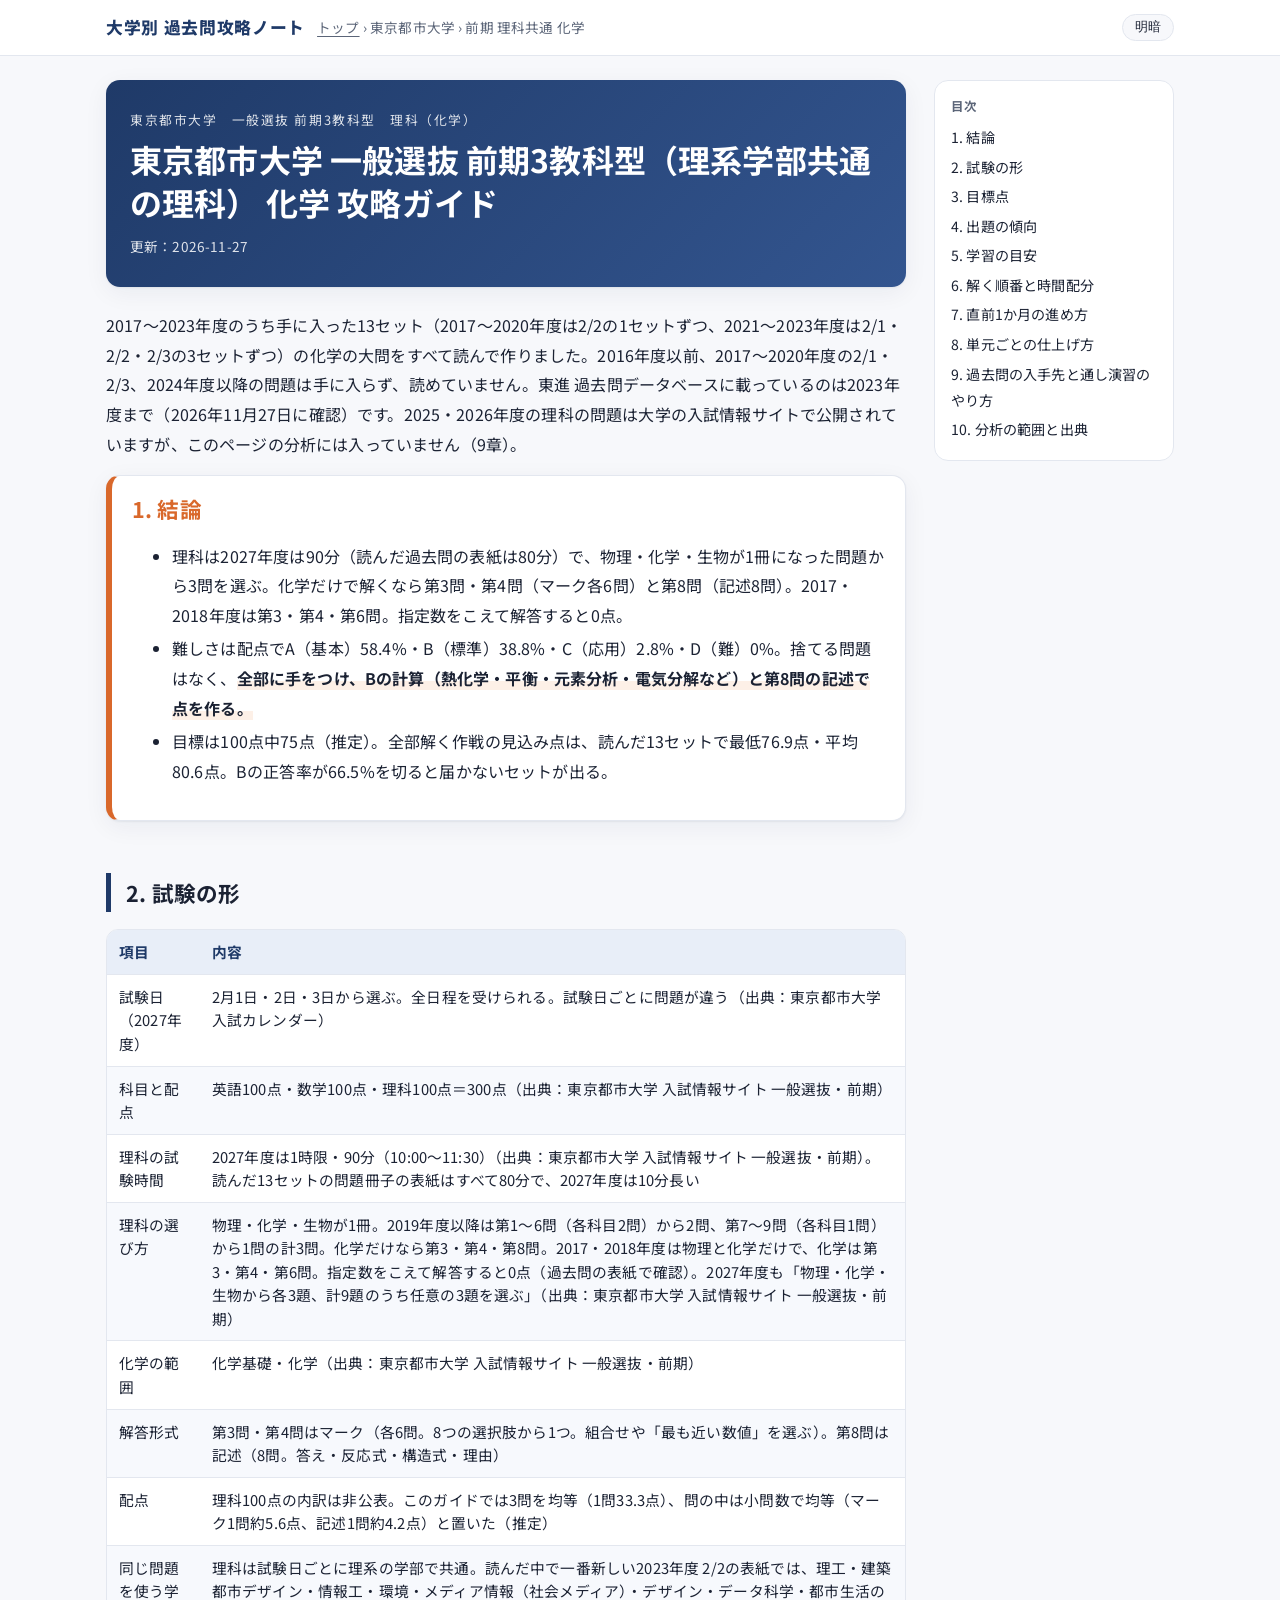
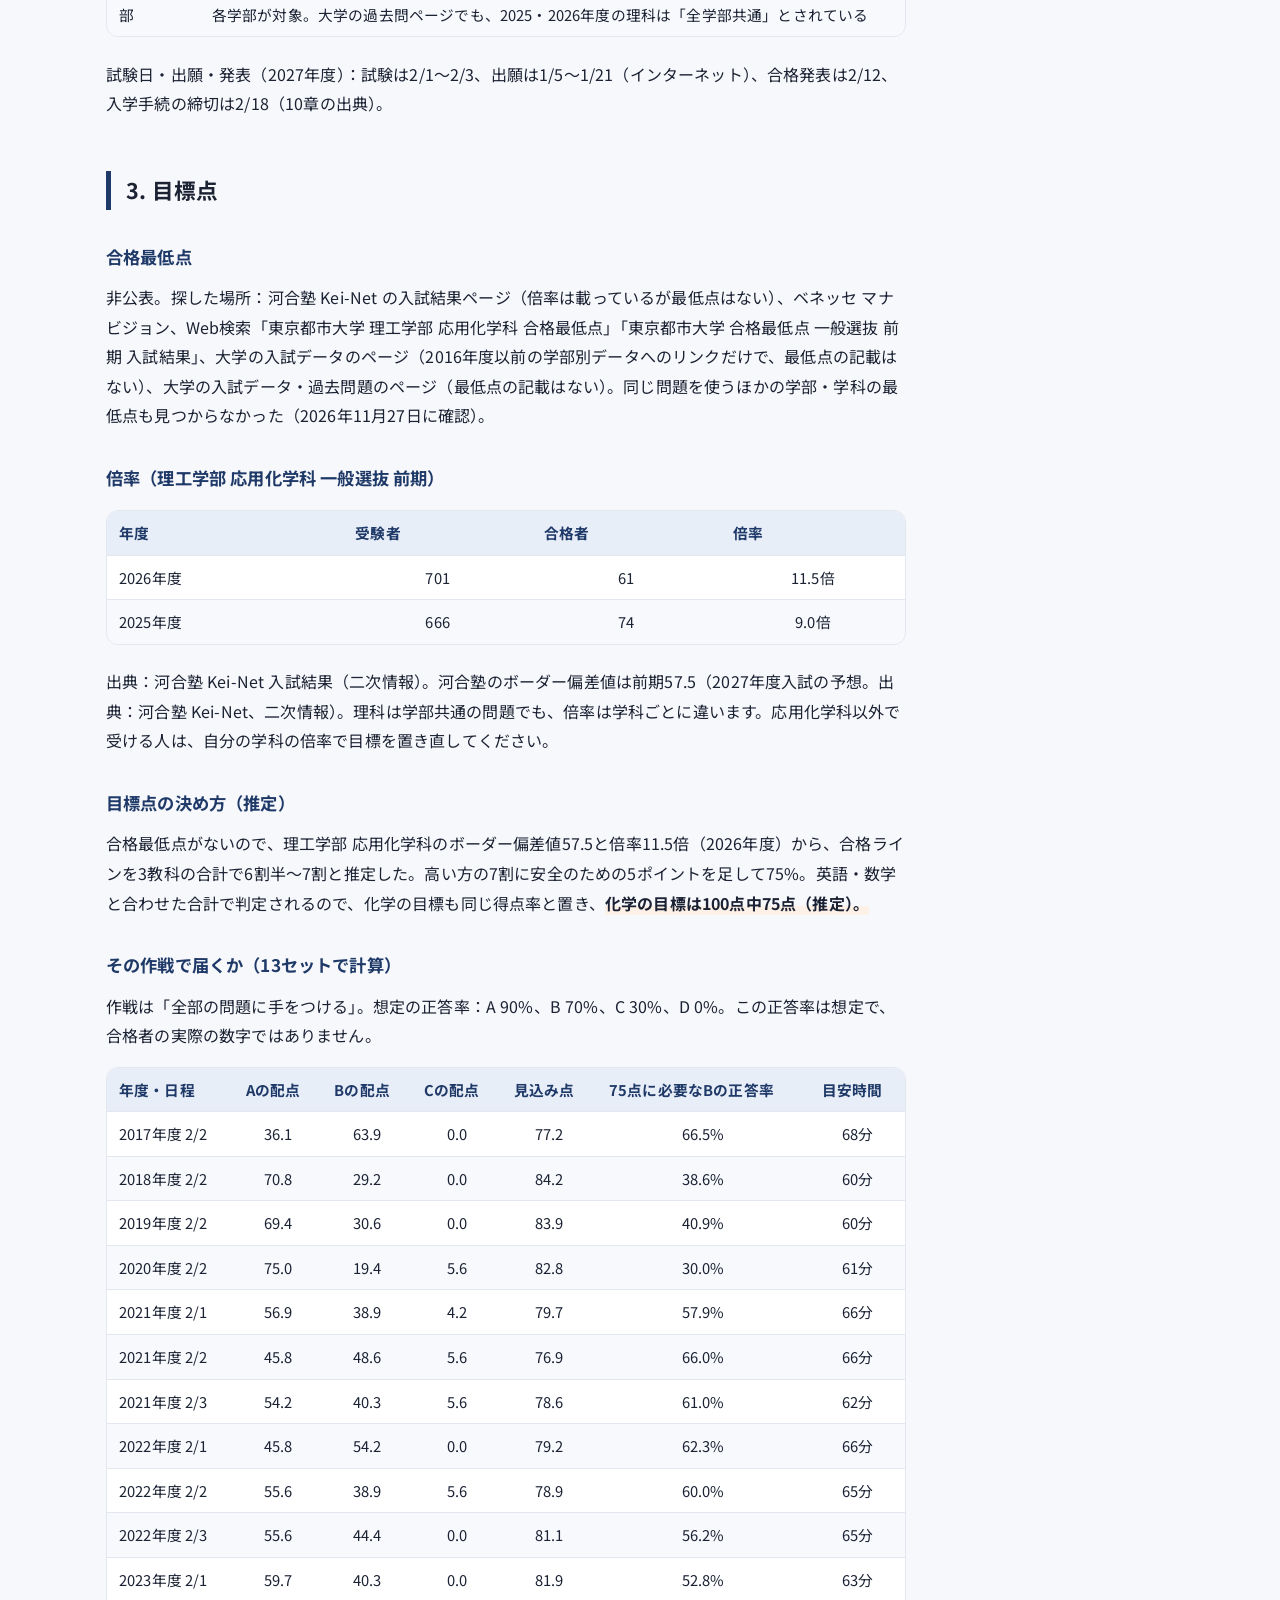
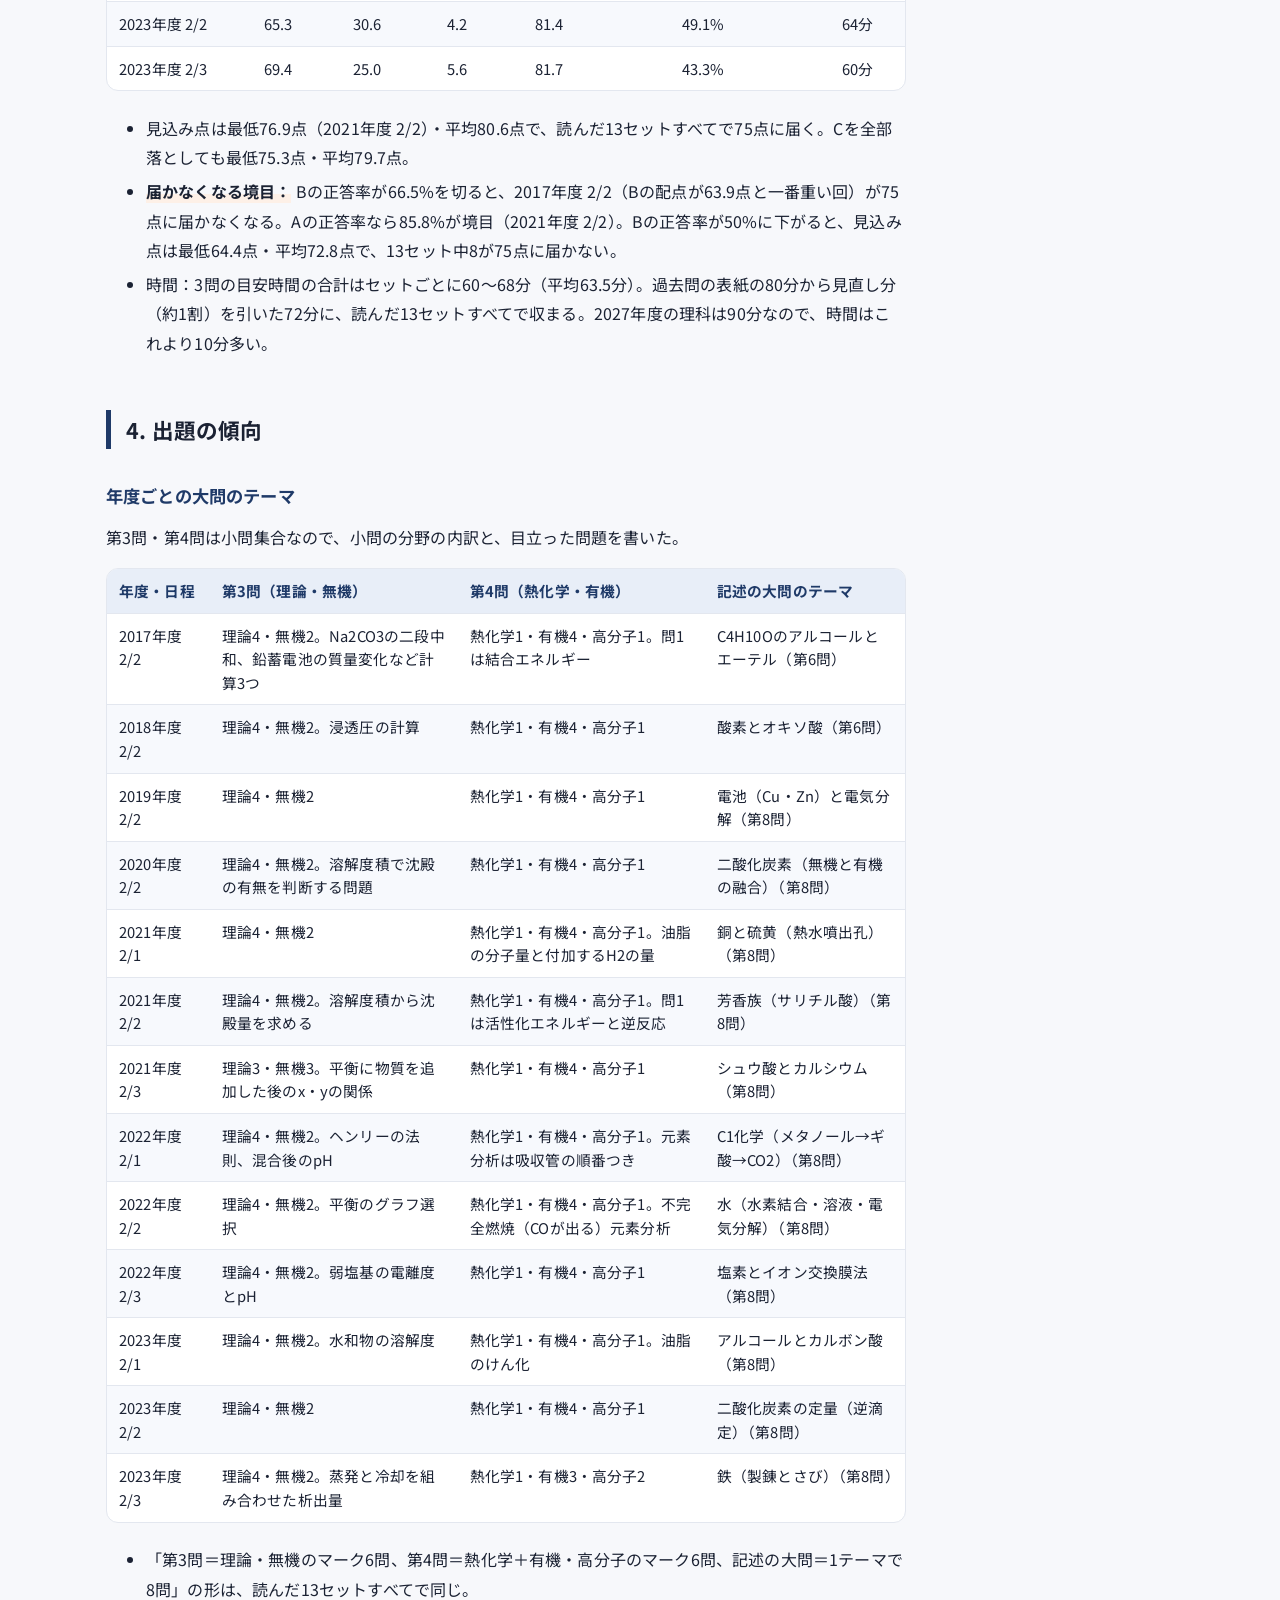
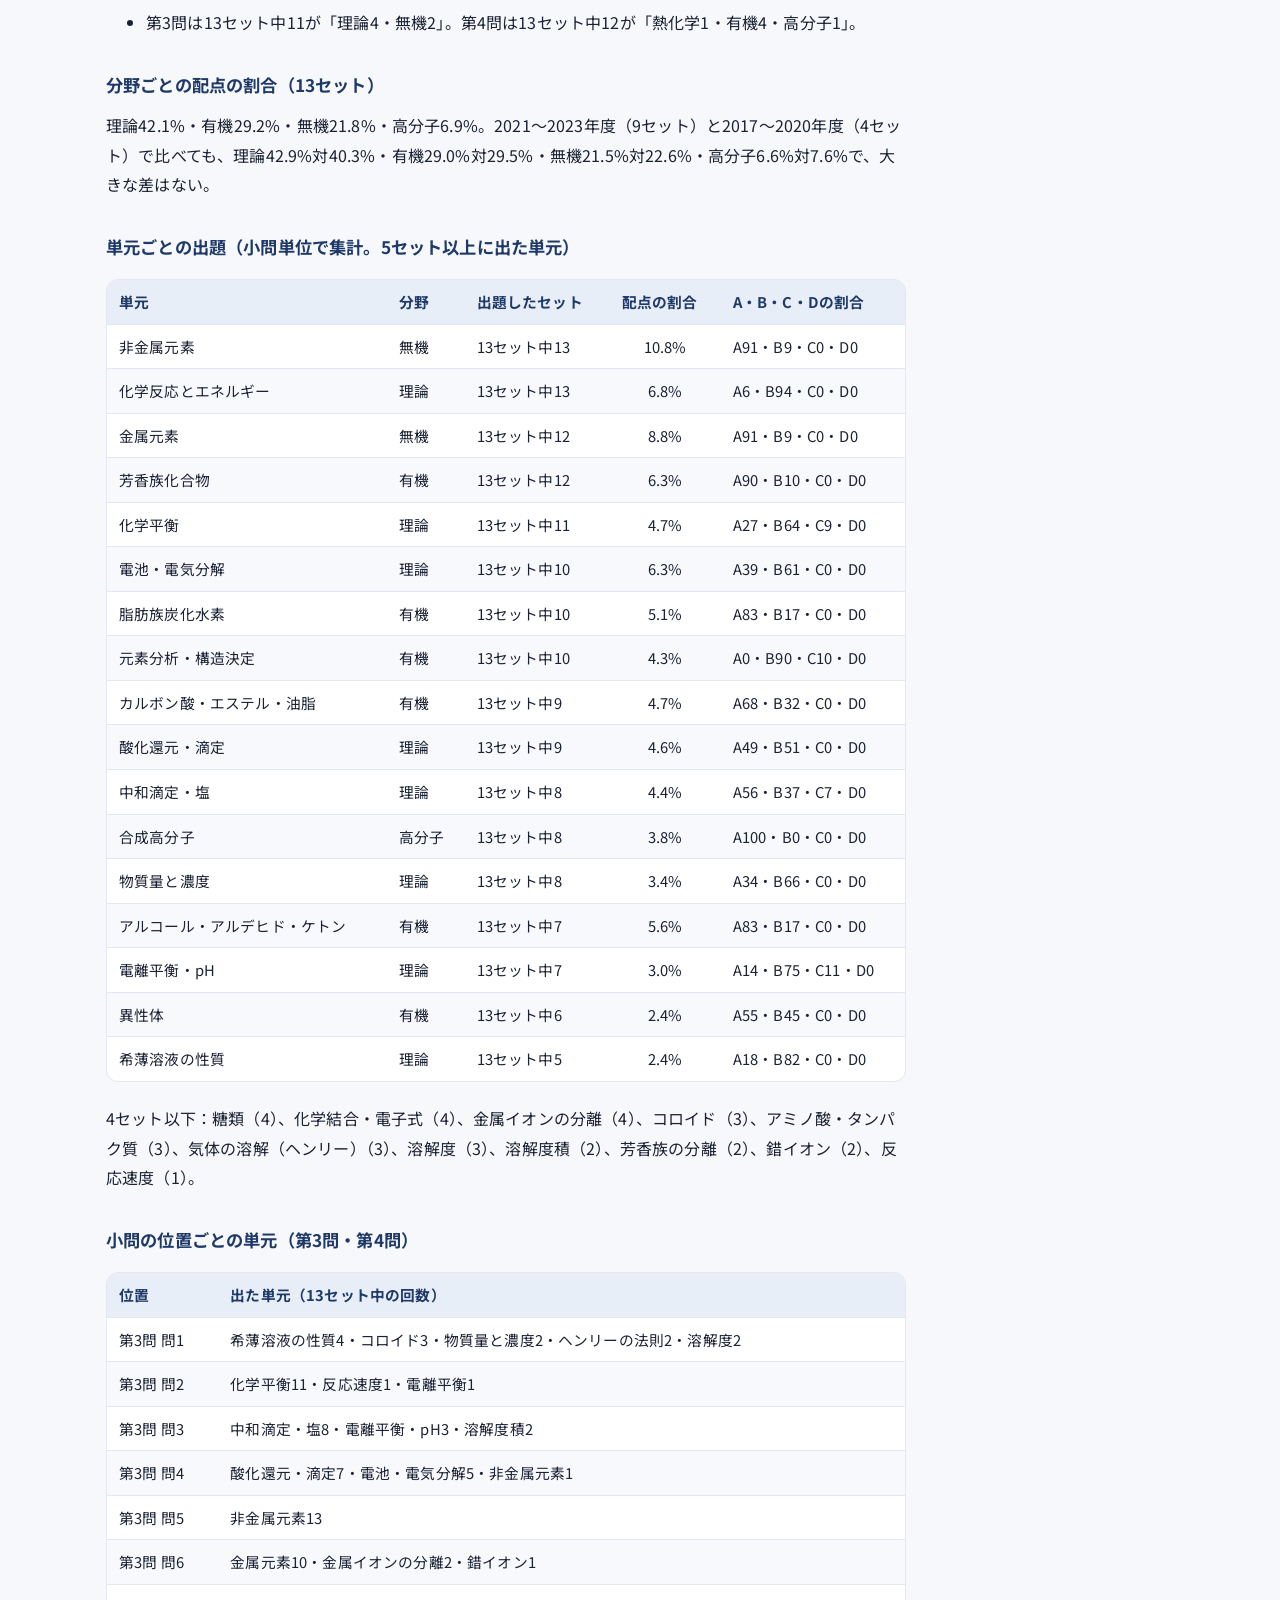
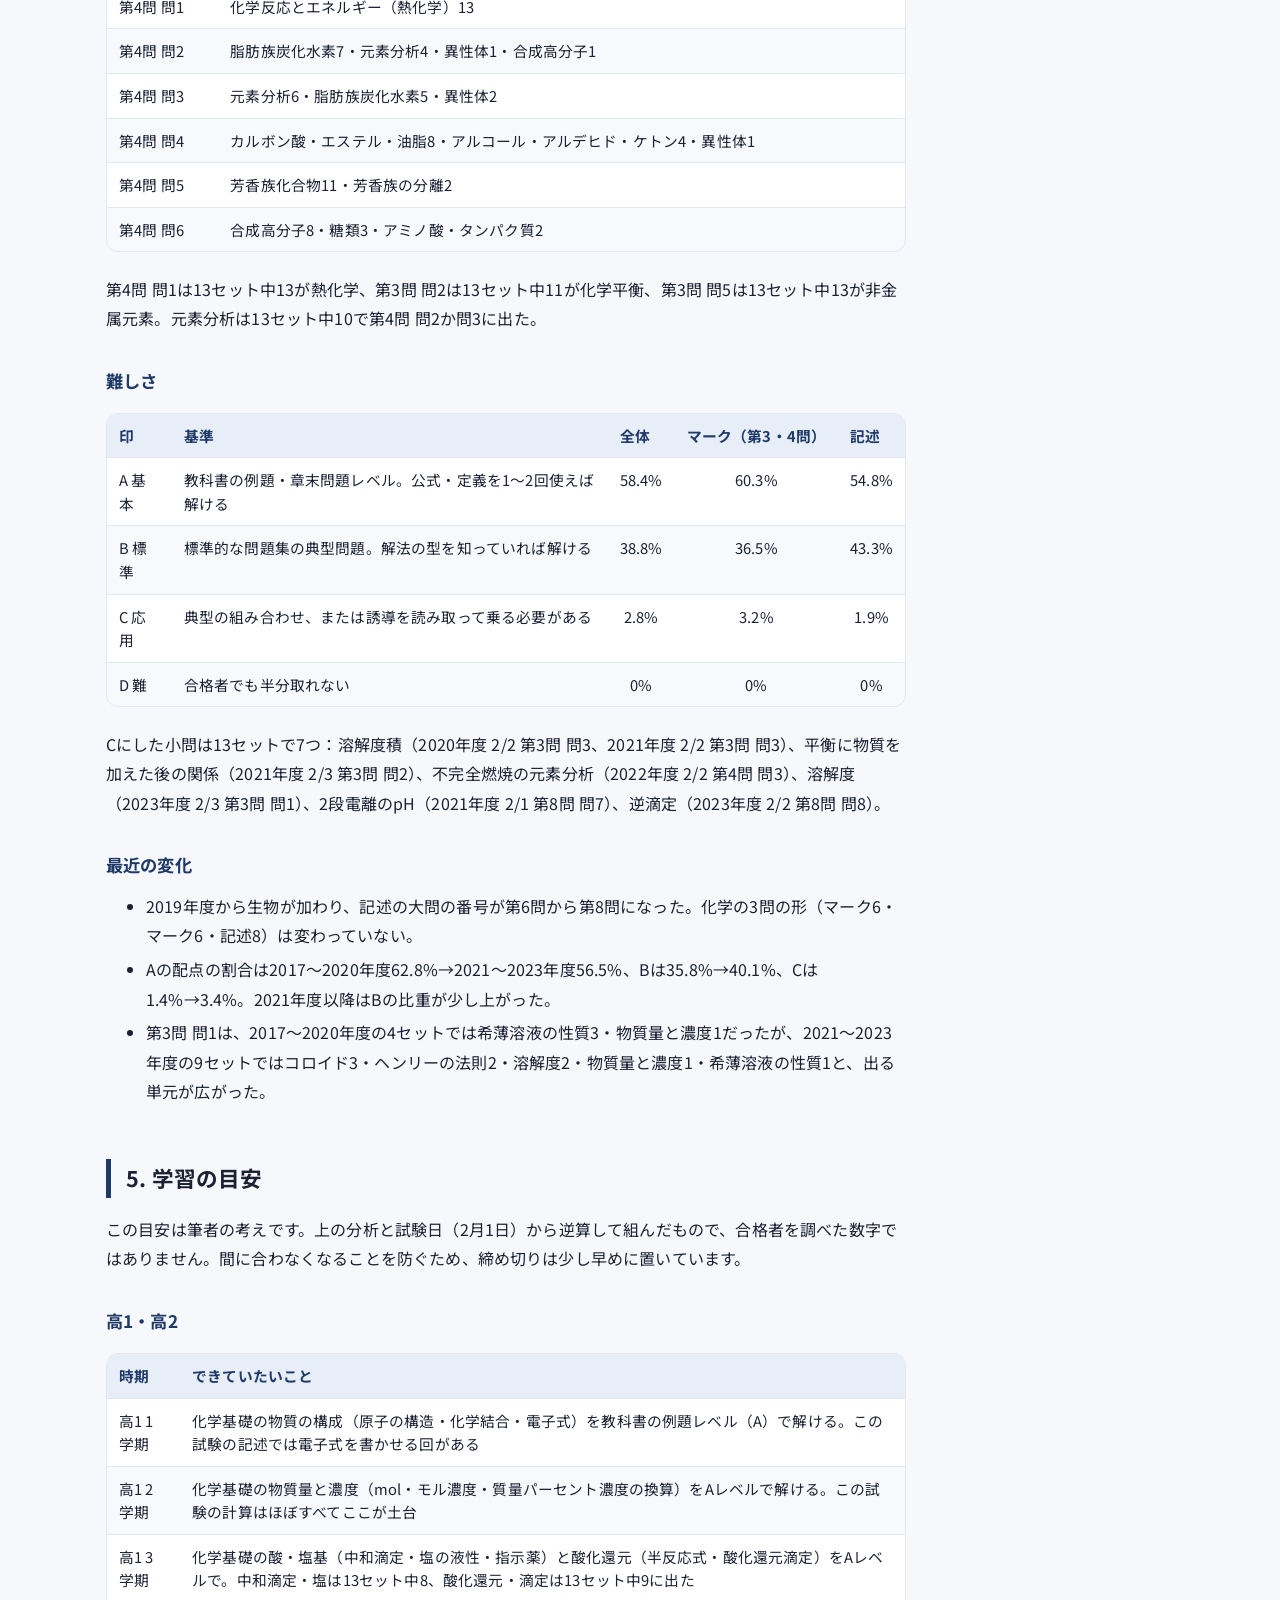
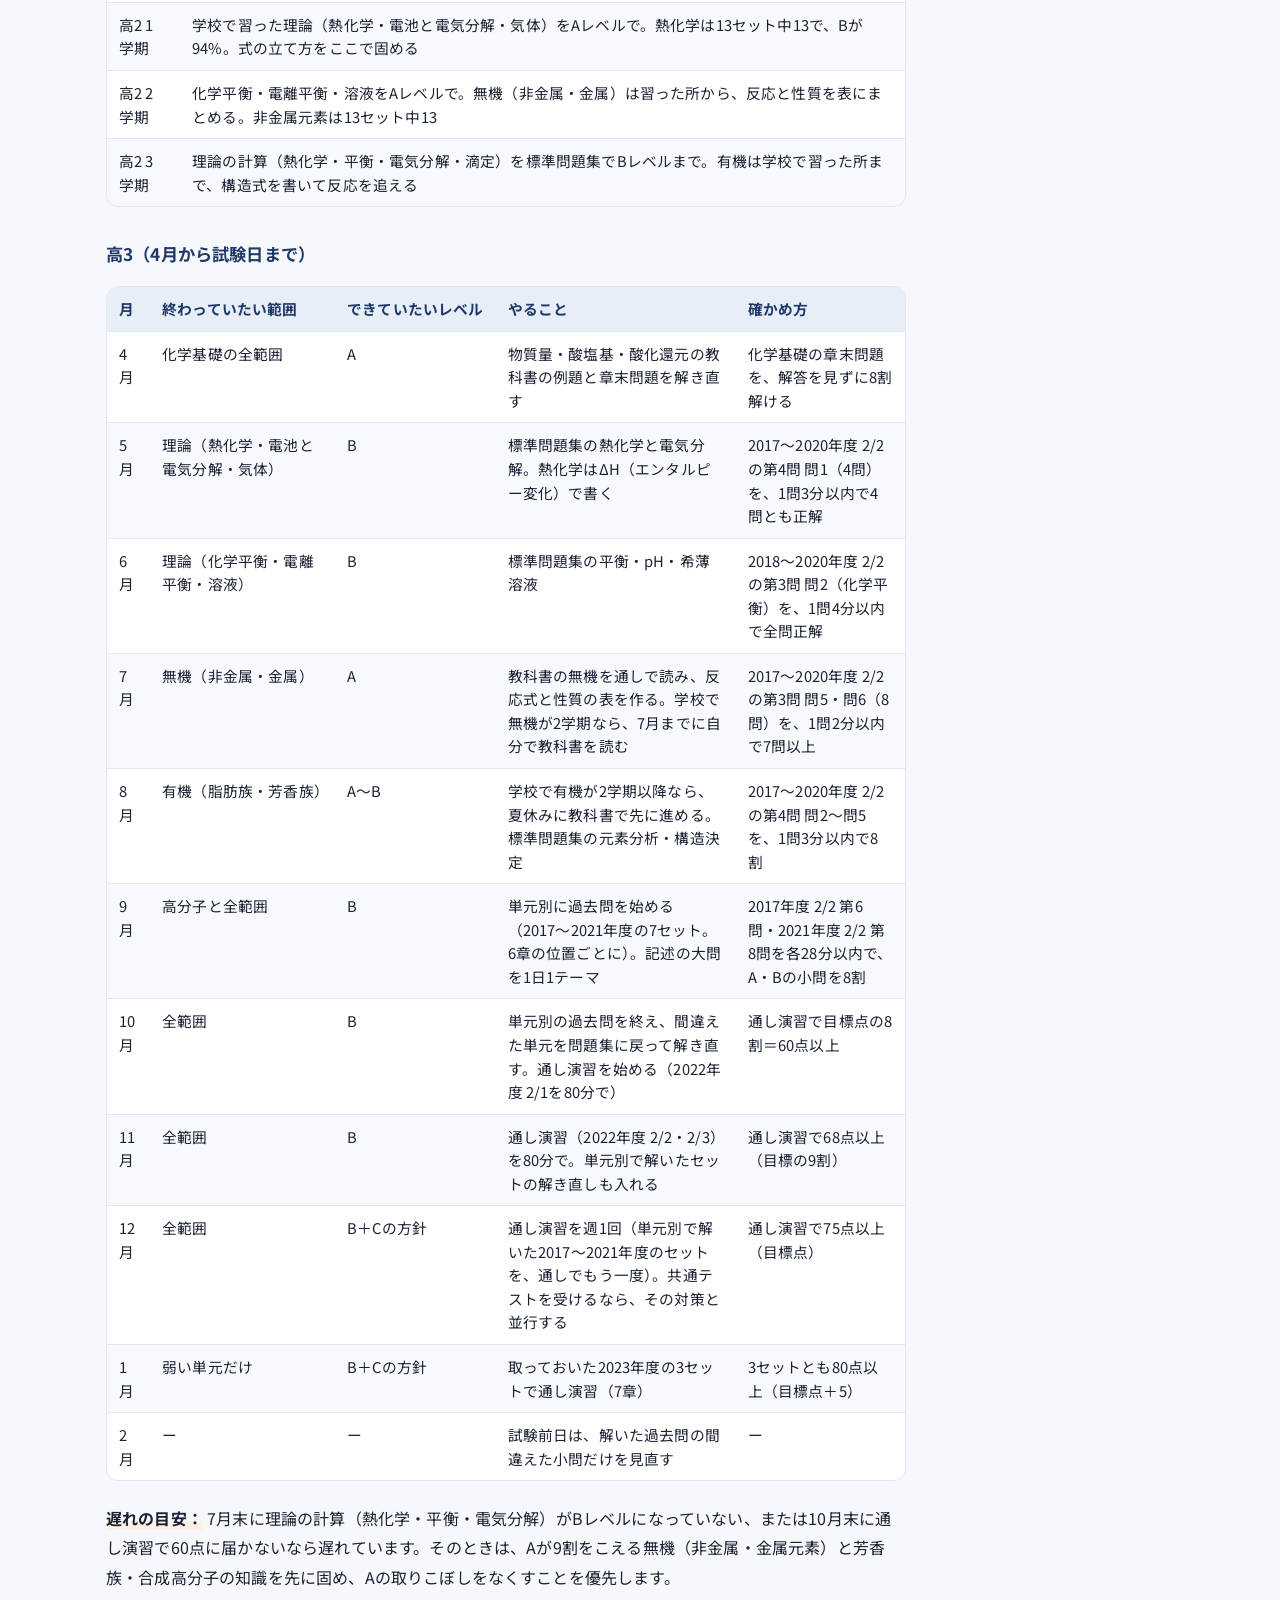
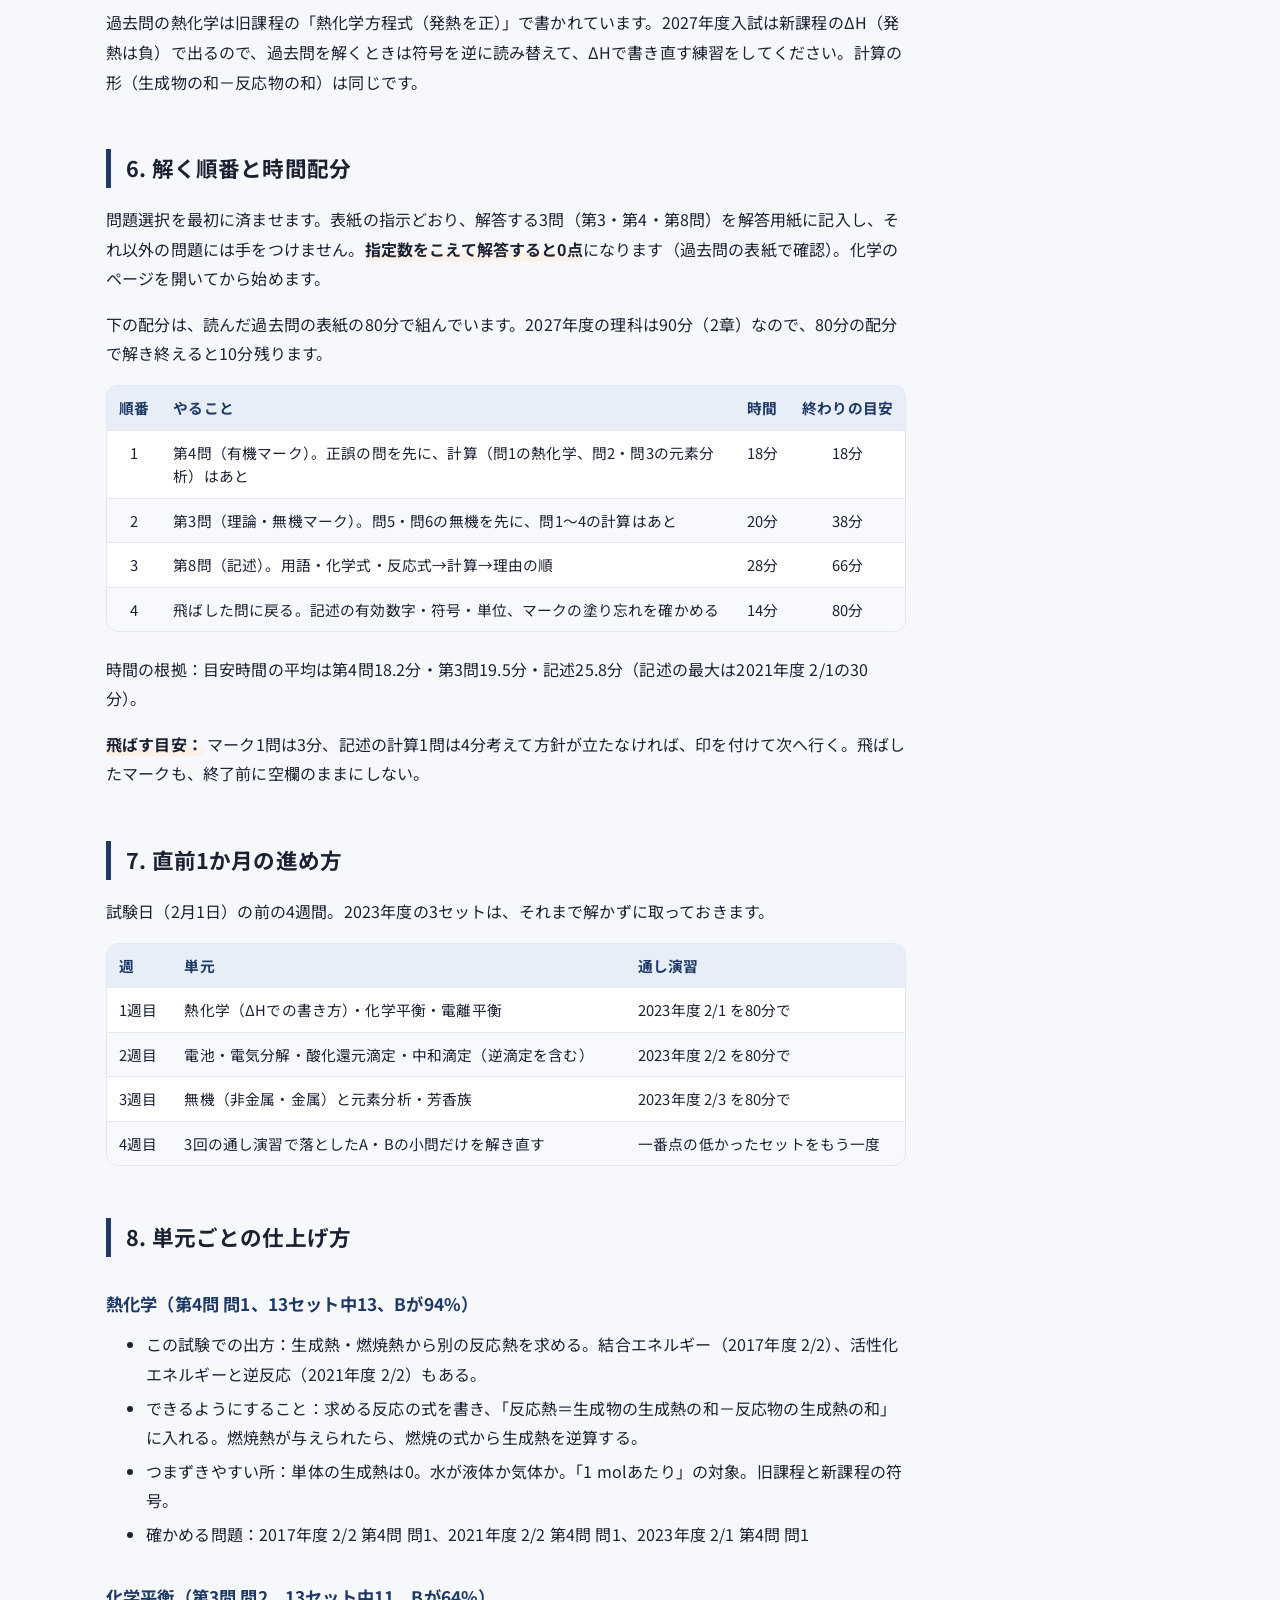
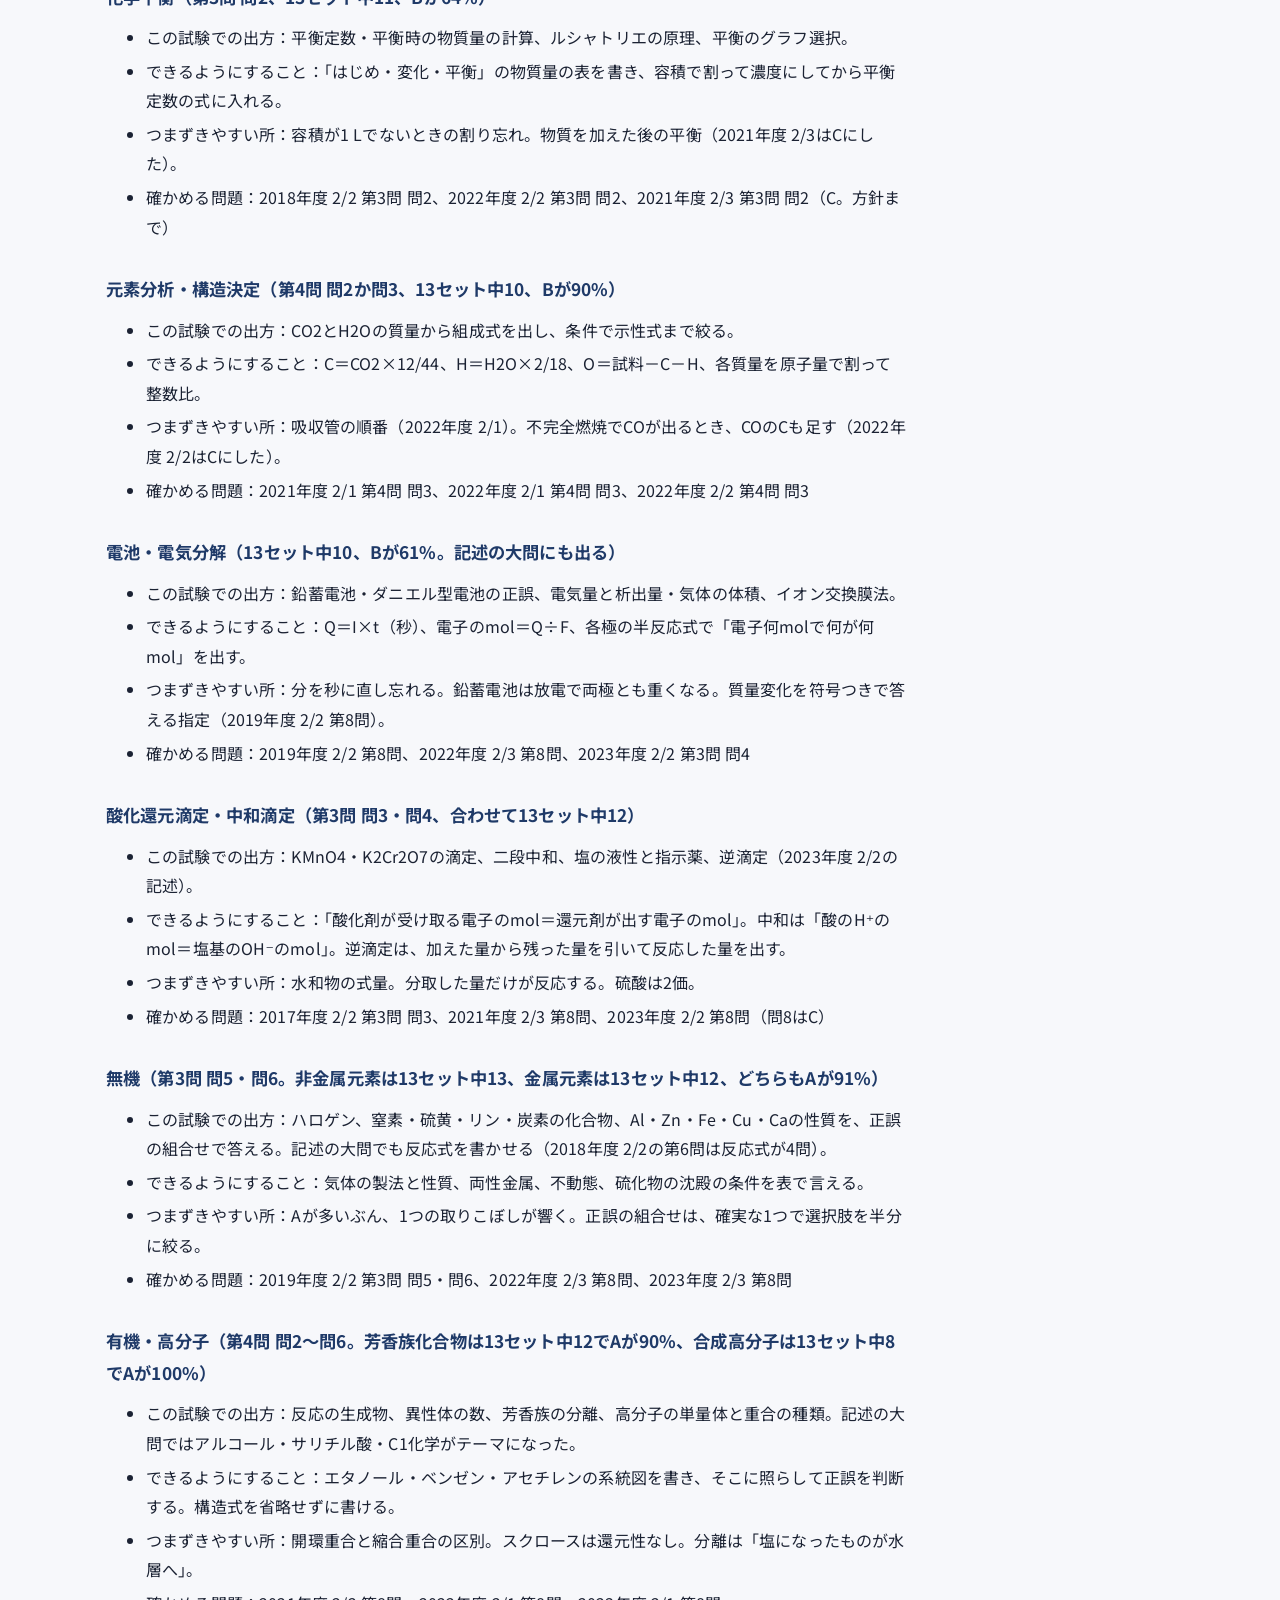
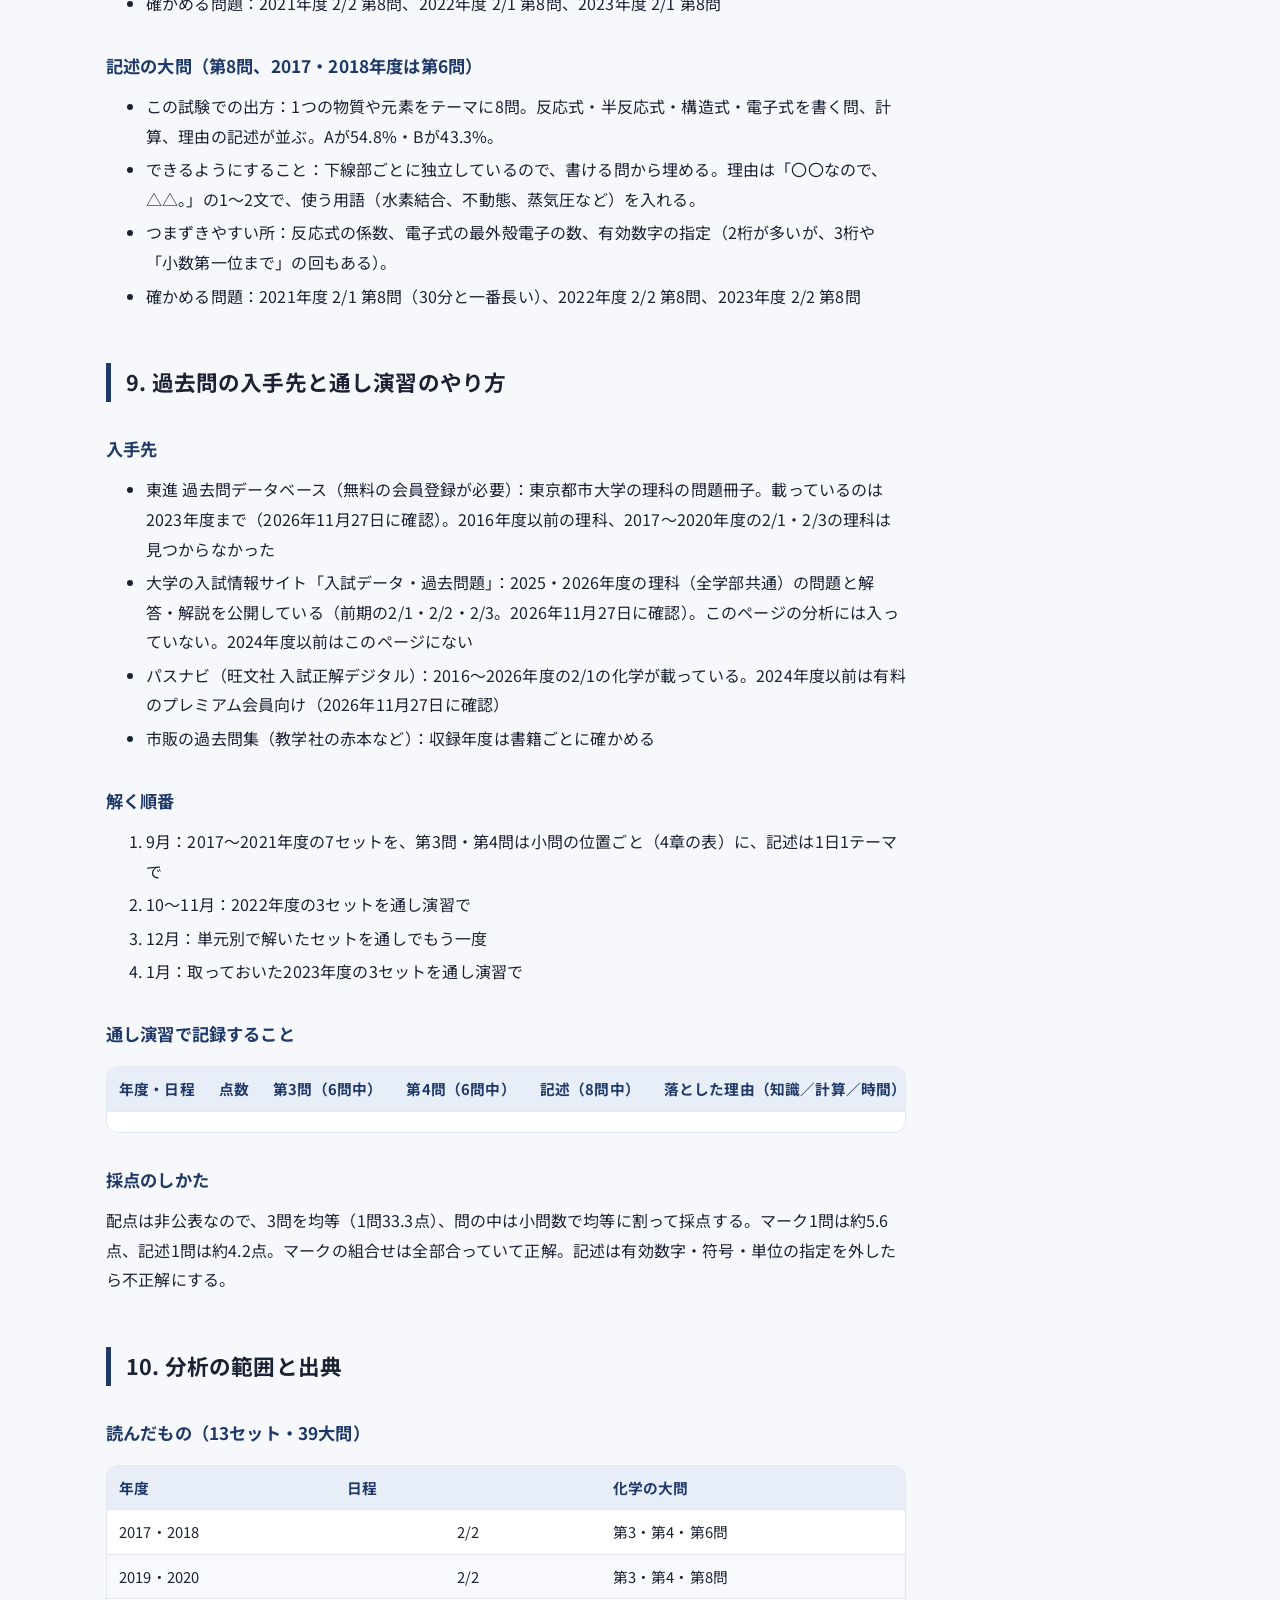
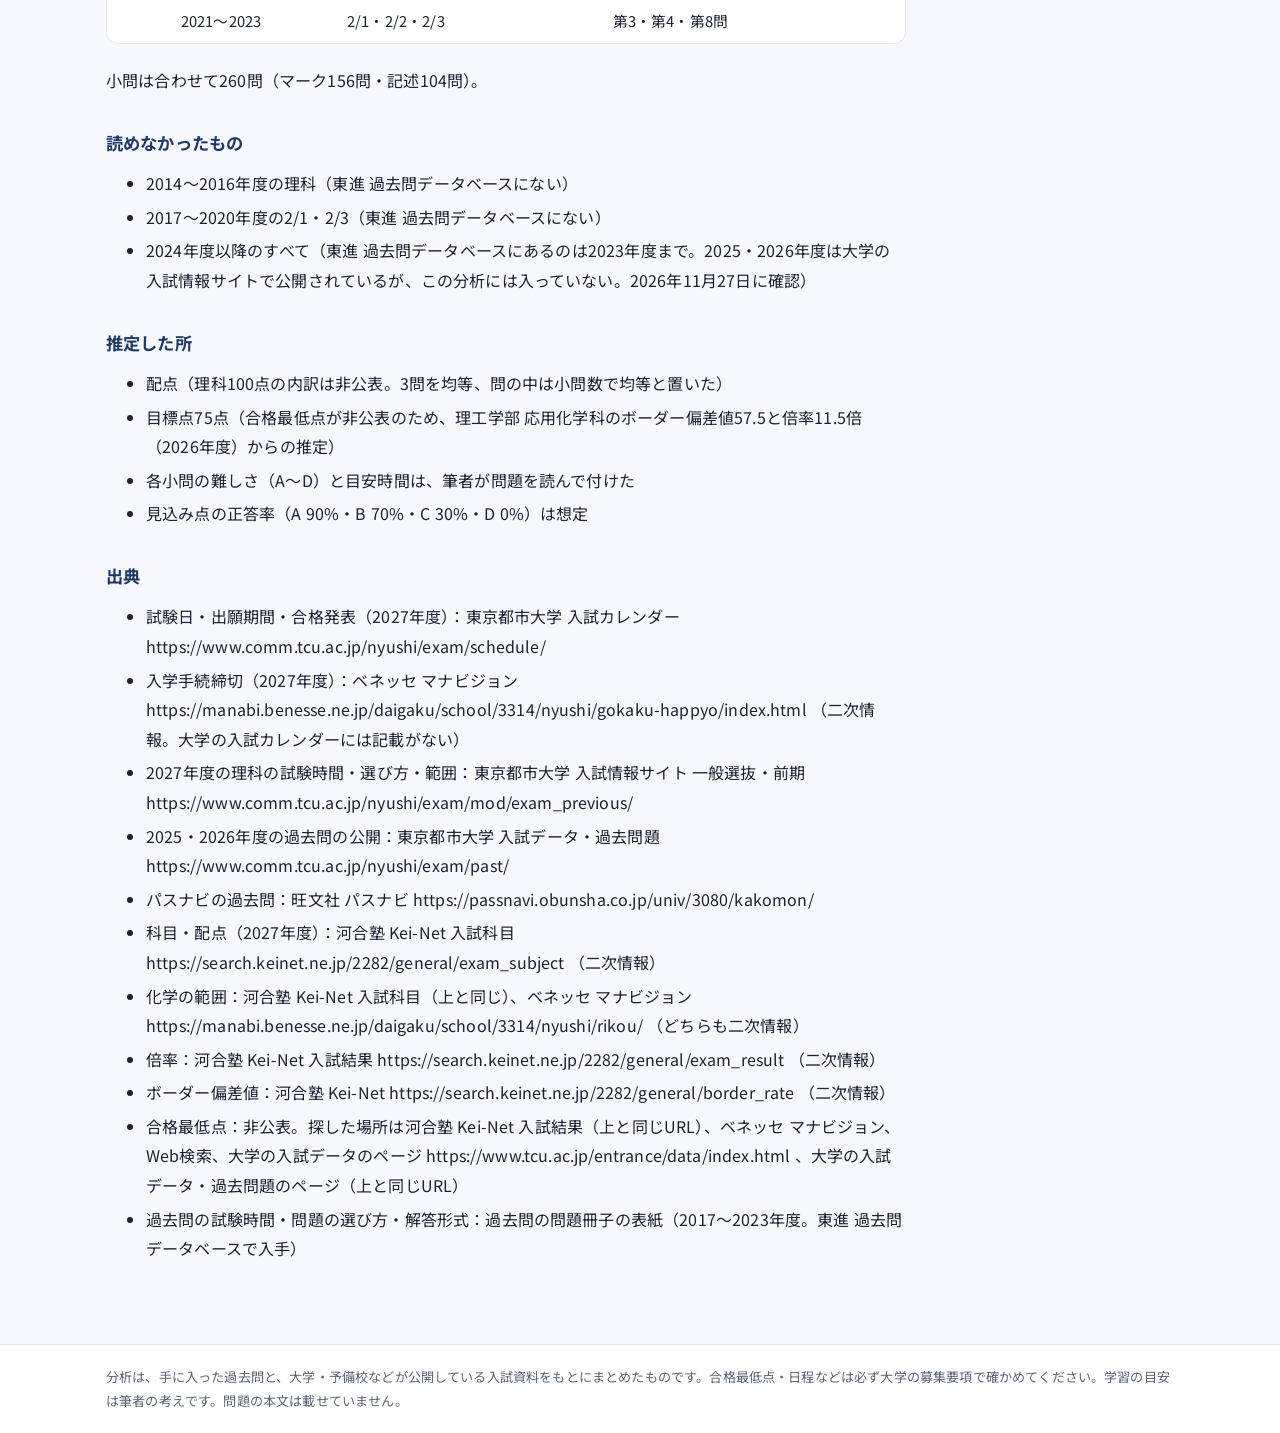
==== docs/tcu-riko-chemistry.html @ b1bcf0e2 "Add files via upload" ====
<!doctype html>
<html lang="ja"><head><meta charset="utf-8"><meta name="viewport" content="width=device-width,initial-scale=1">
<title>東京都市大学 一般選抜 前期3教科型（理系学部共通の理科） 化学 攻略ガイド｜大学別 過去問攻略ノート</title>
<meta name="description" content="2017〜2023年度のうち手に入った13セット・39大問を読んで、出題傾向・目標点75点（推定）・高1からの学習の目安・解く順番をまとめました。">
<link rel="preconnect" href="https://fonts.googleapis.com"><link rel="preconnect" href="https://fonts.gstatic.com" crossorigin>
<link href="https://fonts.googleapis.com/css2?family=Noto+Sans+JP:wght@400;700;800&display=swap" rel="stylesheet">
<link rel="stylesheet" href="style.css"></head>
<body>
<header class="site-header"><div class="in"><a class="logo" href="index.html">大学別 過去問攻略ノート</a><span class="crumbs"><a href="index.html">トップ</a> › 東京都市大学 › 前期 理科共通 化学</span>
<button class="theme-btn" type="button" onclick="(function(){var r=document.documentElement;var d=r.getAttribute('data-theme')==='dark'||(!r.getAttribute('data-theme')&&matchMedia('(prefers-color-scheme: dark)').matches);r.setAttribute('data-theme',d?'light':'dark');try{localStorage.setItem('theme',r.getAttribute('data-theme'))}catch(e){}})()">明暗</button></div></header>
<script>try{var t=localStorage.getItem('theme');if(t)document.documentElement.setAttribute('data-theme',t)}catch(e){}</script>
<div class="wrap has-toc"><article><div class="toc-mobile"><details><summary>目次</summary><ol><li><a href="#1-結論">1. 結論</a></li><li><a href="#2-試験の形">2. 試験の形</a></li><li><a href="#3-目標点">3. 目標点</a></li><li><a href="#4-出題の傾向">4. 出題の傾向</a></li><li><a href="#5-学習の目安">5. 学習の目安</a></li><li><a href="#6-解く順番と時間配分">6. 解く順番と時間配分</a></li><li><a href="#7-直前1か月の進め方">7. 直前1か月の進め方</a></li><li><a href="#8-単元ごとの仕上げ方">8. 単元ごとの仕上げ方</a></li><li><a href="#9-過去問の入手先と通し演習のやり方">9. 過去問の入手先と通し演習のやり方</a></li><li><a href="#10-分析の範囲と出典">10. 分析の範囲と出典</a></li></ol></details></div><div class="hero"><div class="kicker">東京都市大学　一般選抜 前期3教科型　理科（化学）</div><h1>東京都市大学 一般選抜 前期3教科型（理系学部共通の理科） 化学 攻略ガイド</h1><div class="meta">更新：2026-11-27</div></div><p>2017〜2023年度のうち手に入った13セット（2017〜2020年度は2/2の1セットずつ、2021〜2023年度は2/1・2/2・2/3の3セットずつ）の化学の大問をすべて読んで作りました。2016年度以前、2017〜2020年度の2/1・2/3、2024年度以降の問題は手に入らず、読めていません。東進 過去問データベースに載っているのは2023年度まで（2026年11月27日に確認）です。2025・2026年度の理科の問題は大学の入試情報サイトで公開されていますが、このページの分析には入っていません（9章）。</p>
<section class="summary"><h2 id="1-結論">1. 結論</h2>
<ul>
<li>理科は2027年度は90分（読んだ過去問の表紙は80分）で、物理・化学・生物が1冊になった問題から3問を選ぶ。化学だけで解くなら第3問・第4問（マーク各6問）と第8問（記述8問）。2017・2018年度は第3・第4・第6問。指定数をこえて解答すると0点。</li>
<li>難しさは配点でA（基本）58.4%・B（標準）38.8%・C（応用）2.8%・D（難）0%。捨てる問題はなく、<strong>全部に手をつけ、Bの計算（熱化学・平衡・元素分析・電気分解など）と第8問の記述で点を作る。</strong></li>
<li>目標は100点中75点（推定）。全部解く作戦の見込み点は、読んだ13セットで最低76.9点・平均80.6点。Bの正答率が66.5%を切ると届かないセットが出る。</li>
</ul>
</section><h2 id="2-試験の形">2. 試験の形</h2>
<div class="table-wrap"><table>
<thead>
<tr>
<th>項目</th>
<th>内容</th>
</tr>
</thead>
<tbody>
<tr>
<td>試験日（2027年度）</td>
<td>2月1日・2日・3日から選ぶ。全日程を受けられる。試験日ごとに問題が違う（出典：東京都市大学 入試カレンダー）</td>
</tr>
<tr>
<td>科目と配点</td>
<td>英語100点・数学100点・理科100点＝300点（出典：東京都市大学 入試情報サイト 一般選抜・前期）</td>
</tr>
<tr>
<td>理科の試験時間</td>
<td>2027年度は1時限・90分（10:00〜11:30）（出典：東京都市大学 入試情報サイト 一般選抜・前期）。読んだ13セットの問題冊子の表紙はすべて80分で、2027年度は10分長い</td>
</tr>
<tr>
<td>理科の選び方</td>
<td>物理・化学・生物が1冊。2019年度以降は第1〜6問（各科目2問）から2問、第7〜9問（各科目1問）から1問の計3問。化学だけなら第3・第4・第8問。2017・2018年度は物理と化学だけで、化学は第3・第4・第6問。指定数をこえて解答すると0点（過去問の表紙で確認）。2027年度も「物理・化学・生物から各3題、計9題のうち任意の3題を選ぶ」（出典：東京都市大学 入試情報サイト 一般選抜・前期）</td>
</tr>
<tr>
<td>化学の範囲</td>
<td>化学基礎・化学（出典：東京都市大学 入試情報サイト 一般選抜・前期）</td>
</tr>
<tr>
<td>解答形式</td>
<td>第3問・第4問はマーク（各6問。8つの選択肢から1つ。組合せや「最も近い数値」を選ぶ）。第8問は記述（8問。答え・反応式・構造式・理由）</td>
</tr>
<tr>
<td>配点</td>
<td>理科100点の内訳は非公表。このガイドでは3問を均等（1問33.3点）、問の中は小問数で均等（マーク1問約5.6点、記述1問約4.2点）と置いた（推定）</td>
</tr>
<tr>
<td>同じ問題を使う学部</td>
<td>理科は試験日ごとに理系の学部で共通。読んだ中で一番新しい2023年度 2/2の表紙では、理工・建築都市デザイン・情報工・環境・メディア情報（社会メディア）・デザイン・データ科学・都市生活の各学部が対象。大学の過去問ページでも、2025・2026年度の理科は「全学部共通」とされている</td>
</tr>
</tbody>
</table></div>
<p>試験日・出願・発表（2027年度）：試験は2/1〜2/3、出願は1/5〜1/21（インターネット）、合格発表は2/12、入学手続の締切は2/18（10章の出典）。</p>
<h2 id="3-目標点">3. 目標点</h2>
<h3 id="合格最低点">合格最低点</h3>
<p>非公表。探した場所：河合塾 Kei-Net の入試結果ページ（倍率は載っているが最低点はない）、ベネッセ マナビジョン、Web検索「東京都市大学 理工学部 応用化学科 合格最低点」「東京都市大学 合格最低点 一般選抜 前期 入試結果」、大学の入試データのページ（2016年度以前の学部別データへのリンクだけで、最低点の記載はない）、大学の入試データ・過去問題のページ（最低点の記載はない）。同じ問題を使うほかの学部・学科の最低点も見つからなかった（2026年11月27日に確認）。</p>
<h3 id="倍率-理工学部-応用化学科-一般選抜-前期">倍率（理工学部 応用化学科 一般選抜 前期）</h3>
<div class="table-wrap"><table>
<thead>
<tr>
<th>年度</th>
<th>受験者</th>
<th>合格者</th>
<th>倍率</th>
</tr>
</thead>
<tbody>
<tr>
<td>2026年度</td>
<td class="num">701</td>
<td class="num">61</td>
<td class="num">11.5倍</td>
</tr>
<tr>
<td>2025年度</td>
<td class="num">666</td>
<td class="num">74</td>
<td class="num">9.0倍</td>
</tr>
</tbody>
</table></div>
<p>出典：河合塾 Kei-Net 入試結果（二次情報）。河合塾のボーダー偏差値は前期57.5（2027年度入試の予想。出典：河合塾 Kei-Net、二次情報）。理科は学部共通の問題でも、倍率は学科ごとに違います。応用化学科以外で受ける人は、自分の学科の倍率で目標を置き直してください。</p>
<h3 id="目標点の決め方-推定">目標点の決め方（推定）</h3>
<p>合格最低点がないので、理工学部 応用化学科のボーダー偏差値57.5と倍率11.5倍（2026年度）から、合格ラインを3教科の合計で6割半〜7割と推定した。高い方の7割に安全のための5ポイントを足して75%。英語・数学と合わせた合計で判定されるので、化学の目標も同じ得点率と置き、<strong>化学の目標は100点中75点（推定）。</strong></p>
<h3 id="その作戦で届くか-13セットで計算">その作戦で届くか（13セットで計算）</h3>
<p>作戦は「全部の問題に手をつける」。想定の正答率：A 90%、B 70%、C 30%、D 0%。この正答率は想定で、合格者の実際の数字ではありません。</p>
<div class="table-wrap"><table>
<thead>
<tr>
<th>年度・日程</th>
<th>Aの配点</th>
<th>Bの配点</th>
<th>Cの配点</th>
<th>見込み点</th>
<th>75点に必要なBの正答率</th>
<th>目安時間</th>
</tr>
</thead>
<tbody>
<tr>
<td>2017年度 2/2</td>
<td class="num">36.1</td>
<td class="num">63.9</td>
<td class="num">0.0</td>
<td class="num">77.2</td>
<td class="num">66.5%</td>
<td class="num">68分</td>
</tr>
<tr>
<td>2018年度 2/2</td>
<td class="num">70.8</td>
<td class="num">29.2</td>
<td class="num">0.0</td>
<td class="num">84.2</td>
<td class="num">38.6%</td>
<td class="num">60分</td>
</tr>
<tr>
<td>2019年度 2/2</td>
<td class="num">69.4</td>
<td class="num">30.6</td>
<td class="num">0.0</td>
<td class="num">83.9</td>
<td class="num">40.9%</td>
<td class="num">60分</td>
</tr>
<tr>
<td>2020年度 2/2</td>
<td class="num">75.0</td>
<td class="num">19.4</td>
<td class="num">5.6</td>
<td class="num">82.8</td>
<td class="num">30.0%</td>
<td class="num">61分</td>
</tr>
<tr>
<td>2021年度 2/1</td>
<td class="num">56.9</td>
<td class="num">38.9</td>
<td class="num">4.2</td>
<td class="num">79.7</td>
<td class="num">57.9%</td>
<td class="num">66分</td>
</tr>
<tr>
<td>2021年度 2/2</td>
<td class="num">45.8</td>
<td class="num">48.6</td>
<td class="num">5.6</td>
<td class="num">76.9</td>
<td class="num">66.0%</td>
<td class="num">66分</td>
</tr>
<tr>
<td>2021年度 2/3</td>
<td class="num">54.2</td>
<td class="num">40.3</td>
<td class="num">5.6</td>
<td class="num">78.6</td>
<td class="num">61.0%</td>
<td class="num">62分</td>
</tr>
<tr>
<td>2022年度 2/1</td>
<td class="num">45.8</td>
<td class="num">54.2</td>
<td class="num">0.0</td>
<td class="num">79.2</td>
<td class="num">62.3%</td>
<td class="num">66分</td>
</tr>
<tr>
<td>2022年度 2/2</td>
<td class="num">55.6</td>
<td class="num">38.9</td>
<td class="num">5.6</td>
<td class="num">78.9</td>
<td class="num">60.0%</td>
<td class="num">65分</td>
</tr>
<tr>
<td>2022年度 2/3</td>
<td class="num">55.6</td>
<td class="num">44.4</td>
<td class="num">0.0</td>
<td class="num">81.1</td>
<td class="num">56.2%</td>
<td class="num">65分</td>
</tr>
<tr>
<td>2023年度 2/1</td>
<td class="num">59.7</td>
<td class="num">40.3</td>
<td class="num">0.0</td>
<td class="num">81.9</td>
<td class="num">52.8%</td>
<td class="num">63分</td>
</tr>
<tr>
<td>2023年度 2/2</td>
<td class="num">65.3</td>
<td class="num">30.6</td>
<td class="num">4.2</td>
<td class="num">81.4</td>
<td class="num">49.1%</td>
<td class="num">64分</td>
</tr>
<tr>
<td>2023年度 2/3</td>
<td class="num">69.4</td>
<td class="num">25.0</td>
<td class="num">5.6</td>
<td class="num">81.7</td>
<td class="num">43.3%</td>
<td class="num">60分</td>
</tr>
</tbody>
</table></div>
<ul>
<li>見込み点は最低76.9点（2021年度 2/2）・平均80.6点で、読んだ13セットすべてで75点に届く。Cを全部落としても最低75.3点・平均79.7点。</li>
<li><strong>届かなくなる境目：</strong> Bの正答率が66.5%を切ると、2017年度 2/2（Bの配点が63.9点と一番重い回）が75点に届かなくなる。Aの正答率なら85.8%が境目（2021年度 2/2）。Bの正答率が50%に下がると、見込み点は最低64.4点・平均72.8点で、13セット中8が75点に届かない。</li>
<li>時間：3問の目安時間の合計はセットごとに60〜68分（平均63.5分）。過去問の表紙の80分から見直し分（約1割）を引いた72分に、読んだ13セットすべてで収まる。2027年度の理科は90分なので、時間はこれより10分多い。</li>
</ul>
<h2 id="4-出題の傾向">4. 出題の傾向</h2>
<h3 id="年度ごとの大問のテーマ">年度ごとの大問のテーマ</h3>
<p>第3問・第4問は小問集合なので、小問の分野の内訳と、目立った問題を書いた。</p>
<div class="table-wrap"><table>
<thead>
<tr>
<th>年度・日程</th>
<th>第3問（理論・無機）</th>
<th>第4問（熱化学・有機）</th>
<th>記述の大問のテーマ</th>
</tr>
</thead>
<tbody>
<tr>
<td>2017年度 2/2</td>
<td>理論4・無機2。Na2CO3の二段中和、鉛蓄電池の質量変化など計算3つ</td>
<td>熱化学1・有機4・高分子1。問1は結合エネルギー</td>
<td>C4H10Oのアルコールとエーテル（第6問）</td>
</tr>
<tr>
<td>2018年度 2/2</td>
<td>理論4・無機2。浸透圧の計算</td>
<td>熱化学1・有機4・高分子1</td>
<td>酸素とオキソ酸（第6問）</td>
</tr>
<tr>
<td>2019年度 2/2</td>
<td>理論4・無機2</td>
<td>熱化学1・有機4・高分子1</td>
<td>電池（Cu・Zn）と電気分解（第8問）</td>
</tr>
<tr>
<td>2020年度 2/2</td>
<td>理論4・無機2。溶解度積で沈殿の有無を判断する問題</td>
<td>熱化学1・有機4・高分子1</td>
<td>二酸化炭素（無機と有機の融合）（第8問）</td>
</tr>
<tr>
<td>2021年度 2/1</td>
<td>理論4・無機2</td>
<td>熱化学1・有機4・高分子1。油脂の分子量と付加するH2の量</td>
<td>銅と硫黄（熱水噴出孔）（第8問）</td>
</tr>
<tr>
<td>2021年度 2/2</td>
<td>理論4・無機2。溶解度積から沈殿量を求める</td>
<td>熱化学1・有機4・高分子1。問1は活性化エネルギーと逆反応</td>
<td>芳香族（サリチル酸）（第8問）</td>
</tr>
<tr>
<td>2021年度 2/3</td>
<td>理論3・無機3。平衡に物質を追加した後のx・yの関係</td>
<td>熱化学1・有機4・高分子1</td>
<td>シュウ酸とカルシウム（第8問）</td>
</tr>
<tr>
<td>2022年度 2/1</td>
<td>理論4・無機2。ヘンリーの法則、混合後のpH</td>
<td>熱化学1・有機4・高分子1。元素分析は吸収管の順番つき</td>
<td>C1化学（メタノール→ギ酸→CO2）（第8問）</td>
</tr>
<tr>
<td>2022年度 2/2</td>
<td>理論4・無機2。平衡のグラフ選択</td>
<td>熱化学1・有機4・高分子1。不完全燃焼（COが出る）元素分析</td>
<td>水（水素結合・溶液・電気分解）（第8問）</td>
</tr>
<tr>
<td>2022年度 2/3</td>
<td>理論4・無機2。弱塩基の電離度とpH</td>
<td>熱化学1・有機4・高分子1</td>
<td>塩素とイオン交換膜法（第8問）</td>
</tr>
<tr>
<td>2023年度 2/1</td>
<td>理論4・無機2。水和物の溶解度</td>
<td>熱化学1・有機4・高分子1。油脂のけん化</td>
<td>アルコールとカルボン酸（第8問）</td>
</tr>
<tr>
<td>2023年度 2/2</td>
<td>理論4・無機2</td>
<td>熱化学1・有機4・高分子1</td>
<td>二酸化炭素の定量（逆滴定）（第8問）</td>
</tr>
<tr>
<td>2023年度 2/3</td>
<td>理論4・無機2。蒸発と冷却を組み合わせた析出量</td>
<td>熱化学1・有機3・高分子2</td>
<td>鉄（製錬とさび）（第8問）</td>
</tr>
</tbody>
</table></div>
<ul>
<li>「第3問＝理論・無機のマーク6問、第4問＝熱化学＋有機・高分子のマーク6問、記述の大問＝1テーマで8問」の形は、読んだ13セットすべてで同じ。</li>
<li>第3問は13セット中11が「理論4・無機2」。第4問は13セット中12が「熱化学1・有機4・高分子1」。</li>
</ul>
<h3 id="分野ごとの配点の割合-13セット">分野ごとの配点の割合（13セット）</h3>
<p>理論42.1%・有機29.2%・無機21.8%・高分子6.9%。2021〜2023年度（9セット）と2017〜2020年度（4セット）で比べても、理論42.9%対40.3%・有機29.0%対29.5%・無機21.5%対22.6%・高分子6.6%対7.6%で、大きな差はない。</p>
<h3 id="単元ごとの出題-小問単位で集計-5セット以上に出た単元">単元ごとの出題（小問単位で集計。5セット以上に出た単元）</h3>
<div class="table-wrap"><table>
<thead>
<tr>
<th>単元</th>
<th>分野</th>
<th>出題したセット</th>
<th>配点の割合</th>
<th>A・B・C・Dの割合</th>
</tr>
</thead>
<tbody>
<tr>
<td>非金属元素</td>
<td>無機</td>
<td>13セット中13</td>
<td class="num">10.8%</td>
<td>A91・B9・C0・D0</td>
</tr>
<tr>
<td>化学反応とエネルギー</td>
<td>理論</td>
<td>13セット中13</td>
<td class="num">6.8%</td>
<td>A6・B94・C0・D0</td>
</tr>
<tr>
<td>金属元素</td>
<td>無機</td>
<td>13セット中12</td>
<td class="num">8.8%</td>
<td>A91・B9・C0・D0</td>
</tr>
<tr>
<td>芳香族化合物</td>
<td>有機</td>
<td>13セット中12</td>
<td class="num">6.3%</td>
<td>A90・B10・C0・D0</td>
</tr>
<tr>
<td>化学平衡</td>
<td>理論</td>
<td>13セット中11</td>
<td class="num">4.7%</td>
<td>A27・B64・C9・D0</td>
</tr>
<tr>
<td>電池・電気分解</td>
<td>理論</td>
<td>13セット中10</td>
<td class="num">6.3%</td>
<td>A39・B61・C0・D0</td>
</tr>
<tr>
<td>脂肪族炭化水素</td>
<td>有機</td>
<td>13セット中10</td>
<td class="num">5.1%</td>
<td>A83・B17・C0・D0</td>
</tr>
<tr>
<td>元素分析・構造決定</td>
<td>有機</td>
<td>13セット中10</td>
<td class="num">4.3%</td>
<td>A0・B90・C10・D0</td>
</tr>
<tr>
<td>カルボン酸・エステル・油脂</td>
<td>有機</td>
<td>13セット中9</td>
<td class="num">4.7%</td>
<td>A68・B32・C0・D0</td>
</tr>
<tr>
<td>酸化還元・滴定</td>
<td>理論</td>
<td>13セット中9</td>
<td class="num">4.6%</td>
<td>A49・B51・C0・D0</td>
</tr>
<tr>
<td>中和滴定・塩</td>
<td>理論</td>
<td>13セット中8</td>
<td class="num">4.4%</td>
<td>A56・B37・C7・D0</td>
</tr>
<tr>
<td>合成高分子</td>
<td>高分子</td>
<td>13セット中8</td>
<td class="num">3.8%</td>
<td>A100・B0・C0・D0</td>
</tr>
<tr>
<td>物質量と濃度</td>
<td>理論</td>
<td>13セット中8</td>
<td class="num">3.4%</td>
<td>A34・B66・C0・D0</td>
</tr>
<tr>
<td>アルコール・アルデヒド・ケトン</td>
<td>有機</td>
<td>13セット中7</td>
<td class="num">5.6%</td>
<td>A83・B17・C0・D0</td>
</tr>
<tr>
<td>電離平衡・pH</td>
<td>理論</td>
<td>13セット中7</td>
<td class="num">3.0%</td>
<td>A14・B75・C11・D0</td>
</tr>
<tr>
<td>異性体</td>
<td>有機</td>
<td>13セット中6</td>
<td class="num">2.4%</td>
<td>A55・B45・C0・D0</td>
</tr>
<tr>
<td>希薄溶液の性質</td>
<td>理論</td>
<td>13セット中5</td>
<td class="num">2.4%</td>
<td>A18・B82・C0・D0</td>
</tr>
</tbody>
</table></div>
<p>4セット以下：糖類（4）、化学結合・電子式（4）、金属イオンの分離（4）、コロイド（3）、アミノ酸・タンパク質（3）、気体の溶解（ヘンリー）（3）、溶解度（3）、溶解度積（2）、芳香族の分離（2）、錯イオン（2）、反応速度（1）。</p>
<h3 id="小問の位置ごとの単元-第3問・第4問">小問の位置ごとの単元（第3問・第4問）</h3>
<div class="table-wrap"><table>
<thead>
<tr>
<th>位置</th>
<th>出た単元（13セット中の回数）</th>
</tr>
</thead>
<tbody>
<tr>
<td>第3問 問1</td>
<td>希薄溶液の性質4・コロイド3・物質量と濃度2・ヘンリーの法則2・溶解度2</td>
</tr>
<tr>
<td>第3問 問2</td>
<td>化学平衡11・反応速度1・電離平衡1</td>
</tr>
<tr>
<td>第3問 問3</td>
<td>中和滴定・塩8・電離平衡・pH3・溶解度積2</td>
</tr>
<tr>
<td>第3問 問4</td>
<td>酸化還元・滴定7・電池・電気分解5・非金属元素1</td>
</tr>
<tr>
<td>第3問 問5</td>
<td>非金属元素13</td>
</tr>
<tr>
<td>第3問 問6</td>
<td>金属元素10・金属イオンの分離2・錯イオン1</td>
</tr>
<tr>
<td>第4問 問1</td>
<td>化学反応とエネルギー（熱化学）13</td>
</tr>
<tr>
<td>第4問 問2</td>
<td>脂肪族炭化水素7・元素分析4・異性体1・合成高分子1</td>
</tr>
<tr>
<td>第4問 問3</td>
<td>元素分析6・脂肪族炭化水素5・異性体2</td>
</tr>
<tr>
<td>第4問 問4</td>
<td>カルボン酸・エステル・油脂8・アルコール・アルデヒド・ケトン4・異性体1</td>
</tr>
<tr>
<td>第4問 問5</td>
<td>芳香族化合物11・芳香族の分離2</td>
</tr>
<tr>
<td>第4問 問6</td>
<td>合成高分子8・糖類3・アミノ酸・タンパク質2</td>
</tr>
</tbody>
</table></div>
<p>第4問 問1は13セット中13が熱化学、第3問 問2は13セット中11が化学平衡、第3問 問5は13セット中13が非金属元素。元素分析は13セット中10で第4問 問2か問3に出た。</p>
<h3 id="難しさ">難しさ</h3>
<div class="table-wrap"><table>
<thead>
<tr>
<th>印</th>
<th>基準</th>
<th>全体</th>
<th>マーク（第3・4問）</th>
<th>記述</th>
</tr>
</thead>
<tbody>
<tr>
<td>A 基本</td>
<td>教科書の例題・章末問題レベル。公式・定義を1〜2回使えば解ける</td>
<td class="num">58.4%</td>
<td class="num">60.3%</td>
<td class="num">54.8%</td>
</tr>
<tr>
<td>B 標準</td>
<td>標準的な問題集の典型問題。解法の型を知っていれば解ける</td>
<td class="num">38.8%</td>
<td class="num">36.5%</td>
<td class="num">43.3%</td>
</tr>
<tr>
<td>C 応用</td>
<td>典型の組み合わせ、または誘導を読み取って乗る必要がある</td>
<td class="num">2.8%</td>
<td class="num">3.2%</td>
<td class="num">1.9%</td>
</tr>
<tr>
<td>D 難</td>
<td>合格者でも半分取れない</td>
<td class="num">0%</td>
<td class="num">0%</td>
<td class="num">0%</td>
</tr>
</tbody>
</table></div>
<p>Cにした小問は13セットで7つ：溶解度積（2020年度 2/2 第3問 問3、2021年度 2/2 第3問 問3）、平衡に物質を加えた後の関係（2021年度 2/3 第3問 問2）、不完全燃焼の元素分析（2022年度 2/2 第4問 問3）、溶解度（2023年度 2/3 第3問 問1）、2段電離のpH（2021年度 2/1 第8問 問7）、逆滴定（2023年度 2/2 第8問 問8）。</p>
<h3 id="最近の変化">最近の変化</h3>
<ul>
<li>2019年度から生物が加わり、記述の大問の番号が第6問から第8問になった。化学の3問の形（マーク6・マーク6・記述8）は変わっていない。</li>
<li>Aの配点の割合は2017〜2020年度62.8%→2021〜2023年度56.5%、Bは35.8%→40.1%、Cは1.4%→3.4%。2021年度以降はBの比重が少し上がった。</li>
<li>第3問 問1は、2017〜2020年度の4セットでは希薄溶液の性質3・物質量と濃度1だったが、2021〜2023年度の9セットではコロイド3・ヘンリーの法則2・溶解度2・物質量と濃度1・希薄溶液の性質1と、出る単元が広がった。</li>
</ul>
<h2 id="5-学習の目安">5. 学習の目安</h2>
<p>この目安は筆者の考えです。上の分析と試験日（2月1日）から逆算して組んだもので、合格者を調べた数字ではありません。間に合わなくなることを防ぐため、締め切りは少し早めに置いています。</p>
<h3 id="高1・高2">高1・高2</h3>
<div class="table-wrap"><table>
<thead>
<tr>
<th>時期</th>
<th>できていたいこと</th>
</tr>
</thead>
<tbody>
<tr>
<td>高1 1学期</td>
<td>化学基礎の物質の構成（原子の構造・化学結合・電子式）を教科書の例題レベル（A）で解ける。この試験の記述では電子式を書かせる回がある</td>
</tr>
<tr>
<td>高1 2学期</td>
<td>化学基礎の物質量と濃度（mol・モル濃度・質量パーセント濃度の換算）をAレベルで解ける。この試験の計算はほぼすべてここが土台</td>
</tr>
<tr>
<td>高1 3学期</td>
<td>化学基礎の酸・塩基（中和滴定・塩の液性・指示薬）と酸化還元（半反応式・酸化還元滴定）をAレベルで。中和滴定・塩は13セット中8、酸化還元・滴定は13セット中9に出た</td>
</tr>
<tr>
<td>高2 1学期</td>
<td>学校で習った理論（熱化学・電池と電気分解・気体）をAレベルで。熱化学は13セット中13で、Bが94%。式の立て方をここで固める</td>
</tr>
<tr>
<td>高2 2学期</td>
<td>化学平衡・電離平衡・溶液をAレベルで。無機（非金属・金属）は習った所から、反応と性質を表にまとめる。非金属元素は13セット中13</td>
</tr>
<tr>
<td>高2 3学期</td>
<td>理論の計算（熱化学・平衡・電気分解・滴定）を標準問題集でBレベルまで。有機は学校で習った所まで、構造式を書いて反応を追える</td>
</tr>
</tbody>
</table></div>
<h3 id="高3-4月から試験日まで">高3（4月から試験日まで）</h3>
<div class="table-wrap"><table>
<thead>
<tr>
<th>月</th>
<th>終わっていたい範囲</th>
<th>できていたいレベル</th>
<th>やること</th>
<th>確かめ方</th>
</tr>
</thead>
<tbody>
<tr>
<td>4月</td>
<td>化学基礎の全範囲</td>
<td>A</td>
<td>物質量・酸塩基・酸化還元の教科書の例題と章末問題を解き直す</td>
<td>化学基礎の章末問題を、解答を見ずに8割解ける</td>
</tr>
<tr>
<td>5月</td>
<td>理論（熱化学・電池と電気分解・気体）</td>
<td>B</td>
<td>標準問題集の熱化学と電気分解。熱化学はΔH（エンタルピー変化）で書く</td>
<td>2017〜2020年度 2/2の第4問 問1（4問）を、1問3分以内で4問とも正解</td>
</tr>
<tr>
<td>6月</td>
<td>理論（化学平衡・電離平衡・溶液）</td>
<td>B</td>
<td>標準問題集の平衡・pH・希薄溶液</td>
<td>2018〜2020年度 2/2の第3問 問2（化学平衡）を、1問4分以内で全問正解</td>
</tr>
<tr>
<td>7月</td>
<td>無機（非金属・金属）</td>
<td>A</td>
<td>教科書の無機を通しで読み、反応式と性質の表を作る。学校で無機が2学期なら、7月までに自分で教科書を読む</td>
<td>2017〜2020年度 2/2の第3問 問5・問6（8問）を、1問2分以内で7問以上</td>
</tr>
<tr>
<td>8月</td>
<td>有機（脂肪族・芳香族）</td>
<td>A〜B</td>
<td>学校で有機が2学期以降なら、夏休みに教科書で先に進める。標準問題集の元素分析・構造決定</td>
<td>2017〜2020年度 2/2の第4問 問2〜問5を、1問3分以内で8割</td>
</tr>
<tr>
<td>9月</td>
<td>高分子と全範囲</td>
<td>B</td>
<td>単元別に過去問を始める（2017〜2021年度の7セット。6章の位置ごとに）。記述の大問を1日1テーマ</td>
<td>2017年度 2/2 第6問・2021年度 2/2 第8問を各28分以内で、A・Bの小問を8割</td>
</tr>
<tr>
<td>10月</td>
<td>全範囲</td>
<td>B</td>
<td>単元別の過去問を終え、間違えた単元を問題集に戻って解き直す。通し演習を始める（2022年度 2/1を80分で）</td>
<td>通し演習で目標点の8割＝60点以上</td>
</tr>
<tr>
<td>11月</td>
<td>全範囲</td>
<td>B</td>
<td>通し演習（2022年度 2/2・2/3）を80分で。単元別で解いたセットの解き直しも入れる</td>
<td>通し演習で68点以上（目標の9割）</td>
</tr>
<tr>
<td>12月</td>
<td>全範囲</td>
<td>B＋Cの方針</td>
<td>通し演習を週1回（単元別で解いた2017〜2021年度のセットを、通しでもう一度）。共通テストを受けるなら、その対策と並行する</td>
<td>通し演習で75点以上（目標点）</td>
</tr>
<tr>
<td>1月</td>
<td>弱い単元だけ</td>
<td>B＋Cの方針</td>
<td>取っておいた2023年度の3セットで通し演習（7章）</td>
<td>3セットとも80点以上（目標点＋5）</td>
</tr>
<tr>
<td>2月</td>
<td>ー</td>
<td>ー</td>
<td>試験前日は、解いた過去問の間違えた小問だけを見直す</td>
<td>ー</td>
</tr>
</tbody>
</table></div>
<p><strong>遅れの目安：</strong> 7月末に理論の計算（熱化学・平衡・電気分解）がBレベルになっていない、または10月末に通し演習で60点に届かないなら遅れています。そのときは、Aが9割をこえる無機（非金属・金属元素）と芳香族・合成高分子の知識を先に固め、Aの取りこぼしをなくすことを優先します。</p>
<p>過去問の熱化学は旧課程の「熱化学方程式（発熱を正）」で書かれています。2027年度入試は新課程のΔH（発熱は負）で出るので、過去問を解くときは符号を逆に読み替えて、ΔHで書き直す練習をしてください。計算の形（生成物の和－反応物の和）は同じです。</p>
<h2 id="6-解く順番と時間配分">6. 解く順番と時間配分</h2>
<p>問題選択を最初に済ませます。表紙の指示どおり、解答する3問（第3・第4・第8問）を解答用紙に記入し、それ以外の問題には手をつけません。<strong>指定数をこえて解答すると0点</strong>になります（過去問の表紙で確認）。化学のページを開いてから始めます。</p>
<p>下の配分は、読んだ過去問の表紙の80分で組んでいます。2027年度の理科は90分（2章）なので、80分の配分で解き終えると10分残ります。</p>
<div class="table-wrap"><table>
<thead>
<tr>
<th>順番</th>
<th>やること</th>
<th>時間</th>
<th>終わりの目安</th>
</tr>
</thead>
<tbody>
<tr>
<td class="num">1</td>
<td>第4問（有機マーク）。正誤の問を先に、計算（問1の熱化学、問2・問3の元素分析）はあと</td>
<td class="num">18分</td>
<td class="num">18分</td>
</tr>
<tr>
<td class="num">2</td>
<td>第3問（理論・無機マーク）。問5・問6の無機を先に、問1〜4の計算はあと</td>
<td class="num">20分</td>
<td class="num">38分</td>
</tr>
<tr>
<td class="num">3</td>
<td>第8問（記述）。用語・化学式・反応式→計算→理由の順</td>
<td class="num">28分</td>
<td class="num">66分</td>
</tr>
<tr>
<td class="num">4</td>
<td>飛ばした問に戻る。記述の有効数字・符号・単位、マークの塗り忘れを確かめる</td>
<td class="num">14分</td>
<td class="num">80分</td>
</tr>
</tbody>
</table></div>
<p>時間の根拠：目安時間の平均は第4問18.2分・第3問19.5分・記述25.8分（記述の最大は2021年度 2/1の30分）。</p>
<p><strong>飛ばす目安：</strong> マーク1問は3分、記述の計算1問は4分考えて方針が立たなければ、印を付けて次へ行く。飛ばしたマークも、終了前に空欄のままにしない。</p>
<h2 id="7-直前1か月の進め方">7. 直前1か月の進め方</h2>
<p>試験日（2月1日）の前の4週間。2023年度の3セットは、それまで解かずに取っておきます。</p>
<div class="table-wrap"><table>
<thead>
<tr>
<th>週</th>
<th>単元</th>
<th>通し演習</th>
</tr>
</thead>
<tbody>
<tr>
<td>1週目</td>
<td>熱化学（ΔHでの書き方）・化学平衡・電離平衡</td>
<td>2023年度 2/1 を80分で</td>
</tr>
<tr>
<td>2週目</td>
<td>電池・電気分解・酸化還元滴定・中和滴定（逆滴定を含む）</td>
<td>2023年度 2/2 を80分で</td>
</tr>
<tr>
<td>3週目</td>
<td>無機（非金属・金属）と元素分析・芳香族</td>
<td>2023年度 2/3 を80分で</td>
</tr>
<tr>
<td>4週目</td>
<td>3回の通し演習で落としたA・Bの小問だけを解き直す</td>
<td>一番点の低かったセットをもう一度</td>
</tr>
</tbody>
</table></div>
<h2 id="8-単元ごとの仕上げ方">8. 単元ごとの仕上げ方</h2>
<h3 id="熱化学-第4問-問1-13セット中13-Bが94">熱化学（第4問 問1、13セット中13、Bが94%）</h3>
<ul>
<li>この試験での出方：生成熱・燃焼熱から別の反応熱を求める。結合エネルギー（2017年度 2/2）、活性化エネルギーと逆反応（2021年度 2/2）もある。</li>
<li>できるようにすること：求める反応の式を書き、「反応熱＝生成物の生成熱の和－反応物の生成熱の和」に入れる。燃焼熱が与えられたら、燃焼の式から生成熱を逆算する。</li>
<li>つまずきやすい所：単体の生成熱は0。水が液体か気体か。「1 molあたり」の対象。旧課程と新課程の符号。</li>
<li>確かめる問題：2017年度 2/2 第4問 問1、2021年度 2/2 第4問 問1、2023年度 2/1 第4問 問1</li>
</ul>
<h3 id="化学平衡-第3問-問2-13セット中11-Bが64">化学平衡（第3問 問2、13セット中11、Bが64%）</h3>
<ul>
<li>この試験での出方：平衡定数・平衡時の物質量の計算、ルシャトリエの原理、平衡のグラフ選択。</li>
<li>できるようにすること：「はじめ・変化・平衡」の物質量の表を書き、容積で割って濃度にしてから平衡定数の式に入れる。</li>
<li>つまずきやすい所：容積が1 Lでないときの割り忘れ。物質を加えた後の平衡（2021年度 2/3はCにした）。</li>
<li>確かめる問題：2018年度 2/2 第3問 問2、2022年度 2/2 第3問 問2、2021年度 2/3 第3問 問2（C。方針まで）</li>
</ul>
<h3 id="元素分析・構造決定-第4問-問2か問3-13セット中10-Bが90">元素分析・構造決定（第4問 問2か問3、13セット中10、Bが90%）</h3>
<ul>
<li>この試験での出方：CO2とH2Oの質量から組成式を出し、条件で示性式まで絞る。</li>
<li>できるようにすること：C＝CO2×12/44、H＝H2O×2/18、O＝試料－C－H、各質量を原子量で割って整数比。</li>
<li>つまずきやすい所：吸収管の順番（2022年度 2/1）。不完全燃焼でCOが出るとき、COのCも足す（2022年度 2/2はCにした）。</li>
<li>確かめる問題：2021年度 2/1 第4問 問3、2022年度 2/1 第4問 問3、2022年度 2/2 第4問 問3</li>
</ul>
<h3 id="電池・電気分解-13セット中10-Bが61-記述の大問にも出る">電池・電気分解（13セット中10、Bが61%。記述の大問にも出る）</h3>
<ul>
<li>この試験での出方：鉛蓄電池・ダニエル型電池の正誤、電気量と析出量・気体の体積、イオン交換膜法。</li>
<li>できるようにすること：Q＝I×t（秒）、電子のmol＝Q÷F、各極の半反応式で「電子何molで何が何mol」を出す。</li>
<li>つまずきやすい所：分を秒に直し忘れる。鉛蓄電池は放電で両極とも重くなる。質量変化を符号つきで答える指定（2019年度 2/2 第8問）。</li>
<li>確かめる問題：2019年度 2/2 第8問、2022年度 2/3 第8問、2023年度 2/2 第3問 問4</li>
</ul>
<h3 id="酸化還元滴定・中和滴定-第3問-問3・問4-合わせて13セット中12">酸化還元滴定・中和滴定（第3問 問3・問4、合わせて13セット中12）</h3>
<ul>
<li>この試験での出方：KMnO4・K2Cr2O7の滴定、二段中和、塩の液性と指示薬、逆滴定（2023年度 2/2の記述）。</li>
<li>できるようにすること：「酸化剤が受け取る電子のmol＝還元剤が出す電子のmol」。中和は「酸のH⁺のmol＝塩基のOH⁻のmol」。逆滴定は、加えた量から残った量を引いて反応した量を出す。</li>
<li>つまずきやすい所：水和物の式量。分取した量だけが反応する。硫酸は2価。</li>
<li>確かめる問題：2017年度 2/2 第3問 問3、2021年度 2/3 第8問、2023年度 2/2 第8問（問8はC）</li>
</ul>
<h3 id="無機-第3問-問5・問6-非金属元素は13セット中13-金属元素は13セット中12-どちらもAが91">無機（第3問 問5・問6。非金属元素は13セット中13、金属元素は13セット中12、どちらもAが91%）</h3>
<ul>
<li>この試験での出方：ハロゲン、窒素・硫黄・リン・炭素の化合物、Al・Zn・Fe・Cu・Caの性質を、正誤の組合せで答える。記述の大問でも反応式を書かせる（2018年度 2/2の第6問は反応式が4問）。</li>
<li>できるようにすること：気体の製法と性質、両性金属、不動態、硫化物の沈殿の条件を表で言える。</li>
<li>つまずきやすい所：Aが多いぶん、1つの取りこぼしが響く。正誤の組合せは、確実な1つで選択肢を半分に絞る。</li>
<li>確かめる問題：2019年度 2/2 第3問 問5・問6、2022年度 2/3 第8問、2023年度 2/3 第8問</li>
</ul>
<h3 id="有機・高分子-第4問-問2-問6-芳香族化合物は13セット中12でAが90-合成高分子は13セット中8でAが100">有機・高分子（第4問 問2〜問6。芳香族化合物は13セット中12でAが90%、合成高分子は13セット中8でAが100%）</h3>
<ul>
<li>この試験での出方：反応の生成物、異性体の数、芳香族の分離、高分子の単量体と重合の種類。記述の大問ではアルコール・サリチル酸・C1化学がテーマになった。</li>
<li>できるようにすること：エタノール・ベンゼン・アセチレンの系統図を書き、そこに照らして正誤を判断する。構造式を省略せずに書ける。</li>
<li>つまずきやすい所：開環重合と縮合重合の区別。スクロースは還元性なし。分離は「塩になったものが水層へ」。</li>
<li>確かめる問題：2021年度 2/2 第8問、2022年度 2/1 第8問、2023年度 2/1 第8問</li>
</ul>
<h3 id="記述の大問-第8問-2017・2018年度は第6問">記述の大問（第8問、2017・2018年度は第6問）</h3>
<ul>
<li>この試験での出方：1つの物質や元素をテーマに8問。反応式・半反応式・構造式・電子式を書く問、計算、理由の記述が並ぶ。Aが54.8%・Bが43.3%。</li>
<li>できるようにすること：下線部ごとに独立しているので、書ける問から埋める。理由は「〇〇なので、△△。」の1〜2文で、使う用語（水素結合、不動態、蒸気圧など）を入れる。</li>
<li>つまずきやすい所：反応式の係数、電子式の最外殻電子の数、有効数字の指定（2桁が多いが、3桁や「小数第一位まで」の回もある）。</li>
<li>確かめる問題：2021年度 2/1 第8問（30分と一番長い）、2022年度 2/2 第8問、2023年度 2/2 第8問</li>
</ul>
<h2 id="9-過去問の入手先と通し演習のやり方">9. 過去問の入手先と通し演習のやり方</h2>
<h3 id="入手先">入手先</h3>
<ul>
<li>東進 過去問データベース（無料の会員登録が必要）：東京都市大学の理科の問題冊子。載っているのは2023年度まで（2026年11月27日に確認）。2016年度以前の理科、2017〜2020年度の2/1・2/3の理科は見つからなかった</li>
<li>大学の入試情報サイト「入試データ・過去問題」：2025・2026年度の理科（全学部共通）の問題と解答・解説を公開している（前期の2/1・2/2・2/3。2026年11月27日に確認）。このページの分析には入っていない。2024年度以前はこのページにない</li>
<li>パスナビ（旺文社 入試正解デジタル）：2016〜2026年度の2/1の化学が載っている。2024年度以前は有料のプレミアム会員向け（2026年11月27日に確認）</li>
<li>市販の過去問集（教学社の赤本など）：収録年度は書籍ごとに確かめる</li>
</ul>
<h3 id="解く順番">解く順番</h3>
<ol>
<li>9月：2017〜2021年度の7セットを、第3問・第4問は小問の位置ごと（4章の表）に、記述は1日1テーマで</li>
<li>10〜11月：2022年度の3セットを通し演習で</li>
<li>12月：単元別で解いたセットを通しでもう一度</li>
<li>1月：取っておいた2023年度の3セットを通し演習で</li>
</ol>
<h3 id="通し演習で記録すること">通し演習で記録すること</h3>
<div class="table-wrap"><table>
<thead>
<tr>
<th>年度・日程</th>
<th>点数</th>
<th>第3問（6問中）</th>
<th>第4問（6問中）</th>
<th>記述（8問中）</th>
<th>落とした理由（知識／計算／時間）</th>
<th>使った時間（問ごと）</th>
<th>次にやること</th>
</tr>
</thead>
<tbody>
<tr>
<td></td>
<td></td>
<td></td>
<td></td>
<td></td>
<td></td>
<td></td>
<td></td>
</tr>
</tbody>
</table></div>
<h3 id="採点のしかた">採点のしかた</h3>
<p>配点は非公表なので、3問を均等（1問33.3点）、問の中は小問数で均等に割って採点する。マーク1問は約5.6点、記述1問は約4.2点。マークの組合せは全部合っていて正解。記述は有効数字・符号・単位の指定を外したら不正解にする。</p>
<h2 id="10-分析の範囲と出典">10. 分析の範囲と出典</h2>
<h3 id="読んだもの-13セット・39大問">読んだもの（13セット・39大問）</h3>
<div class="table-wrap"><table>
<thead>
<tr>
<th>年度</th>
<th>日程</th>
<th>化学の大問</th>
</tr>
</thead>
<tbody>
<tr>
<td>2017・2018</td>
<td class="num">2/2</td>
<td>第3・第4・第6問</td>
</tr>
<tr>
<td>2019・2020</td>
<td class="num">2/2</td>
<td>第3・第4・第8問</td>
</tr>
<tr>
<td class="num">2021〜2023</td>
<td>2/1・2/2・2/3</td>
<td>第3・第4・第8問</td>
</tr>
</tbody>
</table></div>
<p>小問は合わせて260問（マーク156問・記述104問）。</p>
<h3 id="読めなかったもの">読めなかったもの</h3>
<ul>
<li>2014〜2016年度の理科（東進 過去問データベースにない）</li>
<li>2017〜2020年度の2/1・2/3（東進 過去問データベースにない）</li>
<li>2024年度以降のすべて（東進 過去問データベースにあるのは2023年度まで。2025・2026年度は大学の入試情報サイトで公開されているが、この分析には入っていない。2026年11月27日に確認）</li>
</ul>
<h3 id="推定した所">推定した所</h3>
<ul>
<li>配点（理科100点の内訳は非公表。3問を均等、問の中は小問数で均等と置いた）</li>
<li>目標点75点（合格最低点が非公表のため、理工学部 応用化学科のボーダー偏差値57.5と倍率11.5倍（2026年度）からの推定）</li>
<li>各小問の難しさ（A〜D）と目安時間は、筆者が問題を読んで付けた</li>
<li>見込み点の正答率（A 90%・B 70%・C 30%・D 0%）は想定</li>
</ul>
<h3 id="出典">出典</h3>
<ul>
<li>試験日・出願期間・合格発表（2027年度）：東京都市大学 入試カレンダー https://www.comm.tcu.ac.jp/nyushi/exam/schedule/</li>
<li>入学手続締切（2027年度）：ベネッセ マナビジョン https://manabi.benesse.ne.jp/daigaku/school/3314/nyushi/gokaku-happyo/index.html （二次情報。大学の入試カレンダーには記載がない）</li>
<li>2027年度の理科の試験時間・選び方・範囲：東京都市大学 入試情報サイト 一般選抜・前期 https://www.comm.tcu.ac.jp/nyushi/exam/mod/exam_previous/</li>
<li>2025・2026年度の過去問の公開：東京都市大学 入試データ・過去問題 https://www.comm.tcu.ac.jp/nyushi/exam/past/</li>
<li>パスナビの過去問：旺文社 パスナビ https://passnavi.obunsha.co.jp/univ/3080/kakomon/</li>
<li>科目・配点（2027年度）：河合塾 Kei-Net 入試科目 https://search.keinet.ne.jp/2282/general/exam_subject （二次情報）</li>
<li>化学の範囲：河合塾 Kei-Net 入試科目（上と同じ）、ベネッセ マナビジョン https://manabi.benesse.ne.jp/daigaku/school/3314/nyushi/rikou/ （どちらも二次情報）</li>
<li>倍率：河合塾 Kei-Net 入試結果 https://search.keinet.ne.jp/2282/general/exam_result （二次情報）</li>
<li>ボーダー偏差値：河合塾 Kei-Net https://search.keinet.ne.jp/2282/general/border_rate （二次情報）</li>
<li>合格最低点：非公表。探した場所は河合塾 Kei-Net 入試結果（上と同じURL）、ベネッセ マナビジョン、Web検索、大学の入試データのページ https://www.tcu.ac.jp/entrance/data/index.html 、大学の入試データ・過去問題のページ（上と同じURL）</li>
<li>過去問の試験時間・問題の選び方・解答形式：過去問の問題冊子の表紙（2017〜2023年度。東進 過去問データベースで入手）</li>
</ul></article><nav class="toc" aria-label="目次"><b>目次</b><ol><li><a href="#1-結論">1. 結論</a></li><li><a href="#2-試験の形">2. 試験の形</a></li><li><a href="#3-目標点">3. 目標点</a></li><li><a href="#4-出題の傾向">4. 出題の傾向</a></li><li><a href="#5-学習の目安">5. 学習の目安</a></li><li><a href="#6-解く順番と時間配分">6. 解く順番と時間配分</a></li><li><a href="#7-直前1か月の進め方">7. 直前1か月の進め方</a></li><li><a href="#8-単元ごとの仕上げ方">8. 単元ごとの仕上げ方</a></li><li><a href="#9-過去問の入手先と通し演習のやり方">9. 過去問の入手先と通し演習のやり方</a></li><li><a href="#10-分析の範囲と出典">10. 分析の範囲と出典</a></li></ol></nav></div>
<footer class="site-footer"><div class="in">分析は、手に入った過去問と、大学・予備校などが公開している入試資料をもとにまとめたものです。合格最低点・日程などは必ず大学の募集要項で確かめてください。学習の目安は筆者の考えです。問題の本文は載せていません。</div></footer>
</body></html>
---- docs/style.css ----
/* 共通スタイル（site-design スキル） */
:root{
  --bg:#f7f8fb; --surface:#ffffff; --ink:#1b2233; --muted:#5b6578; --line:#e3e7ef;
  --brand:#1f3a68; --brand-soft:#e8eef8; --accent:#d9682b; --accent-soft:#fdf0e7;
  --good:#2f7d5b; --radius:14px; --shadow:0 1px 2px rgba(20,30,60,.06),0 6px 24px rgba(20,30,60,.06);
  --font:"Noto Sans JP","Hiragino Sans","Yu Gothic UI",system-ui,sans-serif;
}
@media (prefers-color-scheme: dark){:root:not([data-theme="light"]){
  --bg:#10141c; --surface:#171d28; --ink:#e7ebf3; --muted:#9aa5b8; --line:#2a3243;
  --brand:#9db8ea; --brand-soft:#1d2a42; --accent:#f0a273; --accent-soft:#3a2518; --good:#7fd1ab;
  --shadow:none;}}
:root[data-theme="dark"]{
  --bg:#10141c; --surface:#171d28; --ink:#e7ebf3; --muted:#9aa5b8; --line:#2a3243;
  --brand:#9db8ea; --brand-soft:#1d2a42; --accent:#f0a273; --accent-soft:#3a2518; --good:#7fd1ab; --shadow:none;}
*{box-sizing:border-box}
html{-webkit-text-size-adjust:100%}
body{margin:0;background:var(--bg);color:var(--ink);font-family:var(--font);font-size:16px;line-height:1.85;letter-spacing:.01em}
a{color:var(--brand);text-underline-offset:3px}
.site-header{background:var(--surface);border-bottom:1px solid var(--line);position:sticky;top:0;z-index:10}
.site-header .in{max-width:1100px;margin:0 auto;padding:12px 16px;display:flex;align-items:center;gap:12px}
.logo{font-weight:800;color:var(--brand);text-decoration:none;font-size:1.05rem;letter-spacing:.04em}
.crumbs{font-size:.85rem;color:var(--muted);overflow:hidden;white-space:nowrap;text-overflow:ellipsis}
.crumbs a{color:var(--muted)}
.wrap{max-width:1100px;margin:0 auto;padding:24px 16px 64px;display:grid;grid-template-columns:minmax(0,1fr);gap:28px}
@media (min-width:960px){.wrap.has-toc{grid-template-columns:minmax(0,1fr) 240px}}
article{min-width:0}
.hero{background:linear-gradient(135deg,var(--brand),#33558f);color:#fff;border-radius:var(--radius);padding:28px 24px;margin-bottom:24px;box-shadow:var(--shadow)}
:root[data-theme="dark"] .hero{background:linear-gradient(135deg,#22365c,#2d4672)}
@media (prefers-color-scheme: dark){:root:not([data-theme="light"]) .hero{background:linear-gradient(135deg,#22365c,#2d4672)}}
.hero .kicker{font-size:.8rem;letter-spacing:.12em;opacity:.85}
.hero h1{margin:.2em 0 .3em;font-size:clamp(1.4rem,4.5vw,2rem);line-height:1.35}
.hero .meta{font-size:.85rem;opacity:.85}
h2{font-size:1.35rem;margin:2.4em 0 .8em;padding:.2em 0 .2em .7em;border-left:5px solid var(--brand);line-height:1.4;scroll-margin-top:72px}
h3{font-size:1.08rem;margin:1.8em 0 .6em;color:var(--brand);scroll-margin-top:72px}
p,ul,ol{margin:.6em 0 1em}
li{margin:.25em 0}
strong{color:var(--ink);background:linear-gradient(transparent 62%,var(--accent-soft) 62%)}
.summary{background:var(--surface);border:1px solid var(--line);border-left:6px solid var(--accent);border-radius:var(--radius);padding:18px 20px;box-shadow:var(--shadow)}
.summary h2{margin-top:0;border:0;padding:0;color:var(--accent)}
.table-wrap{overflow-x:auto;-webkit-overflow-scrolling:touch;margin:1em 0 1.4em;border:1px solid var(--line);border-radius:12px;background:var(--surface)}
table{border-collapse:collapse;width:100%;font-size:.92rem;line-height:1.6}
th,td{padding:10px 12px;text-align:left;vertical-align:top;border-bottom:1px solid var(--line)}
thead th{background:var(--brand-soft);color:var(--brand);font-weight:700;white-space:nowrap;position:sticky;top:0}
tbody tr:nth-child(even){background:color-mix(in srgb,var(--brand-soft) 35%,transparent)}
tbody tr:last-child td{border-bottom:0}
td.num{text-align:center;font-variant-numeric:tabular-nums;white-space:nowrap}
.bar{display:inline-block;height:8px;border-radius:4px;background:var(--accent);vertical-align:middle;margin-left:8px;opacity:.85}
code{background:var(--brand-soft);padding:.1em .35em;border-radius:5px;font-size:.9em}
.note{font-size:.88rem;color:var(--muted)}
.toc{position:sticky;top:76px;align-self:start;background:var(--surface);border:1px solid var(--line);border-radius:var(--radius);padding:14px 16px;font-size:.88rem;display:none}
@media (min-width:960px){.toc{display:block}}
.toc b{display:block;margin-bottom:6px;color:var(--muted);font-size:.78rem;letter-spacing:.1em}
.toc ol{margin:0;padding-left:1.2em}
.toc a{color:var(--ink);text-decoration:none}
.toc a:hover{color:var(--brand)}
.toc-mobile{display:block;margin:0 0 20px}
@media (min-width:960px){.toc-mobile{display:none}}
.toc-mobile details{background:var(--surface);border:1px solid var(--line);border-radius:12px;padding:10px 14px}
.toc-mobile summary{cursor:pointer;font-weight:700;color:var(--brand)}
.cards{display:grid;grid-template-columns:repeat(auto-fill,minmax(240px,1fr));gap:14px;margin:12px 0 28px}
.card{display:block;background:var(--surface);border:1px solid var(--line);border-radius:var(--radius);padding:16px 18px;text-decoration:none;color:var(--ink);box-shadow:var(--shadow);transition:transform .15s ease,border-color .15s ease}
.card:hover{transform:translateY(-2px);border-color:var(--brand)}
.card .t{font-weight:700;color:var(--brand)}
.card .d{font-size:.85rem;color:var(--muted)}
.site-footer{border-top:1px solid var(--line);background:var(--surface);font-size:.82rem;color:var(--muted)}
.site-footer .in{max-width:1100px;margin:0 auto;padding:20px 16px}
.theme-btn{margin-left:auto;border:1px solid var(--line);background:var(--bg);color:var(--ink);border-radius:999px;padding:4px 12px;font-size:.8rem;cursor:pointer}
@media print{
  .site-header,.toc,.toc-mobile,.site-footer,.theme-btn{display:none!important}
  body{background:#fff;color:#000;font-size:10.5pt}
  .hero{background:none!important;color:#000;box-shadow:none;padding:0;border-bottom:2px solid #000;border-radius:0}
  .table-wrap{overflow:visible;border:0}
  h2,h3{break-after:avoid} table,tr{break-inside:avoid}
}
.theme-btn{white-space:nowrap;flex-shrink:0}
.logo{white-space:nowrap}
@media (max-width:600px){.crumbs{display:none}}
/* 2026-11-27：長いURLがスマホ幅ではみ出さないよう折り返す */
article{overflow-wrap:break-word}
/* 2026-11-27：見出しに番号があるので、目次の自動番号を消す */
.toc ol,.toc-mobile ol{list-style:none;padding-left:0}
/* 2026-11-27：スマホで列の多い表が潰れないよう、列に最小幅をつけて横スクロールにする */
@media (max-width:600px){th,td{min-width:7.5em}}
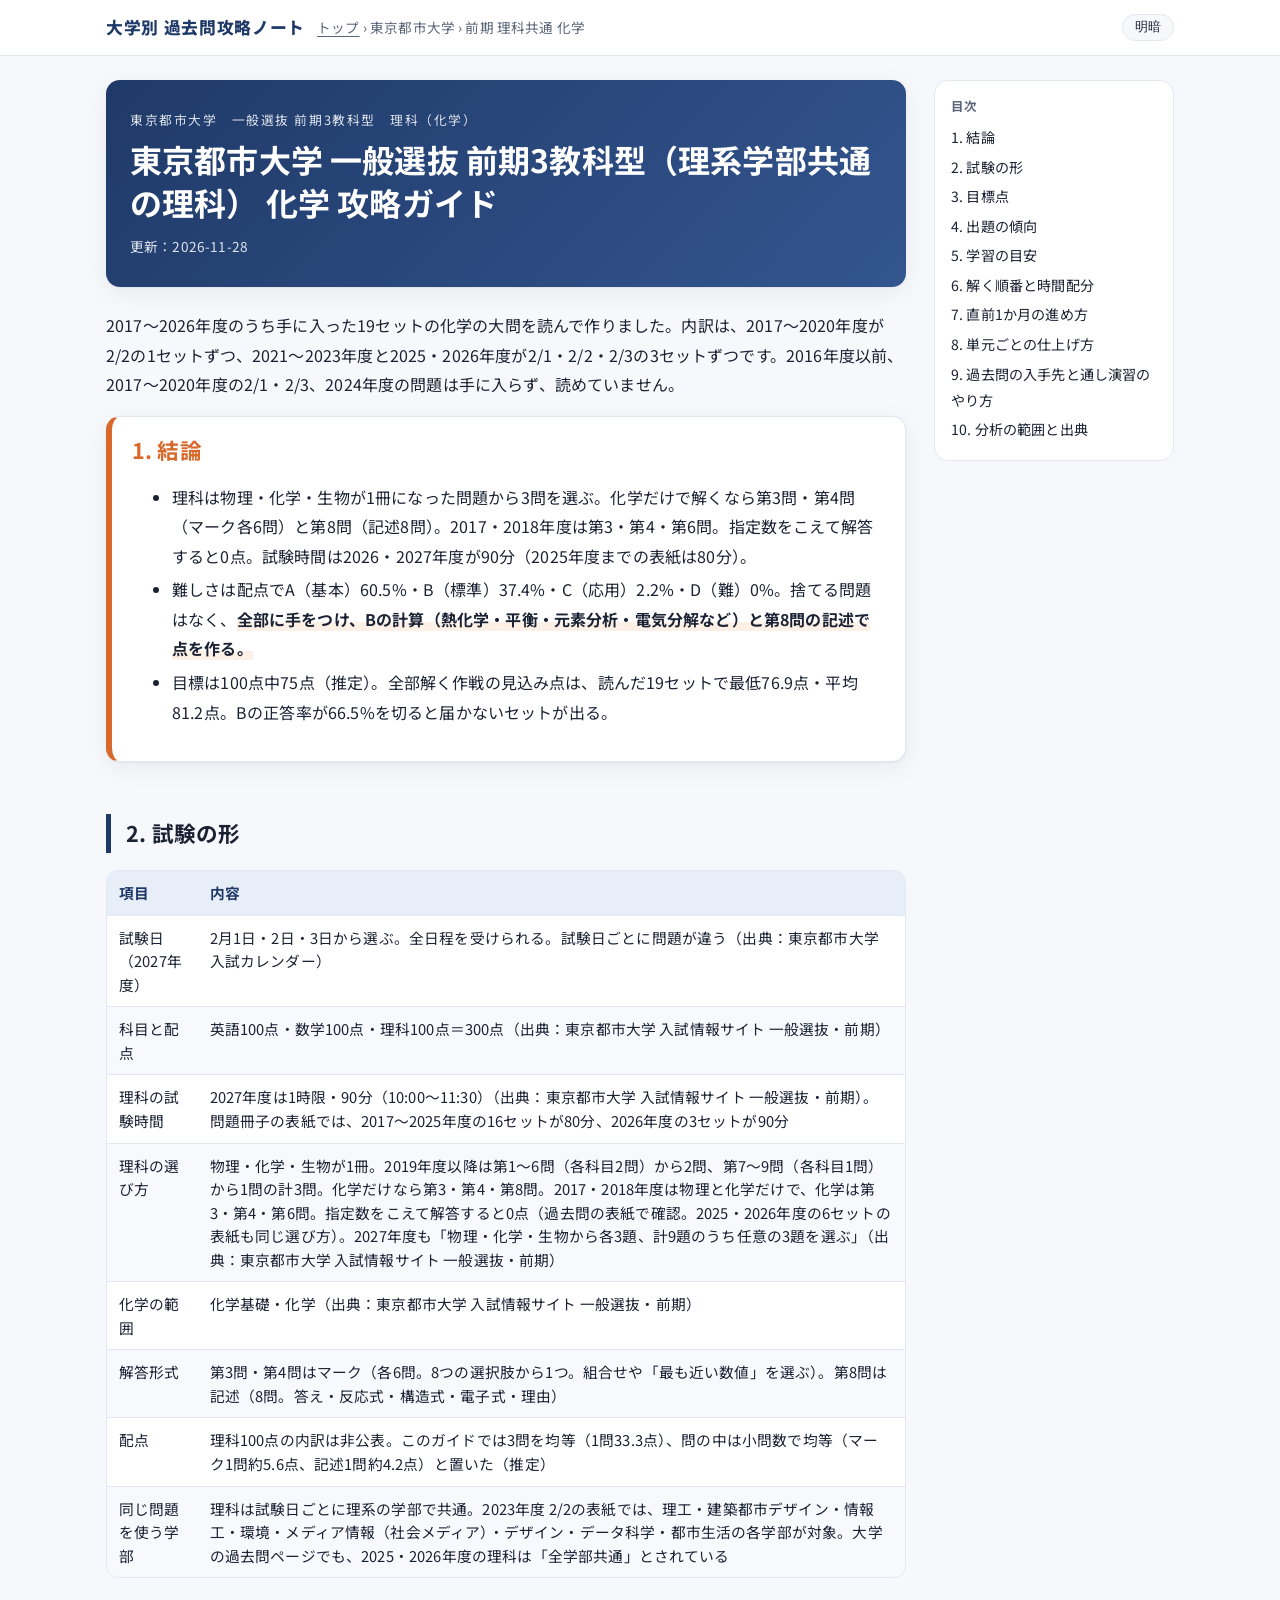
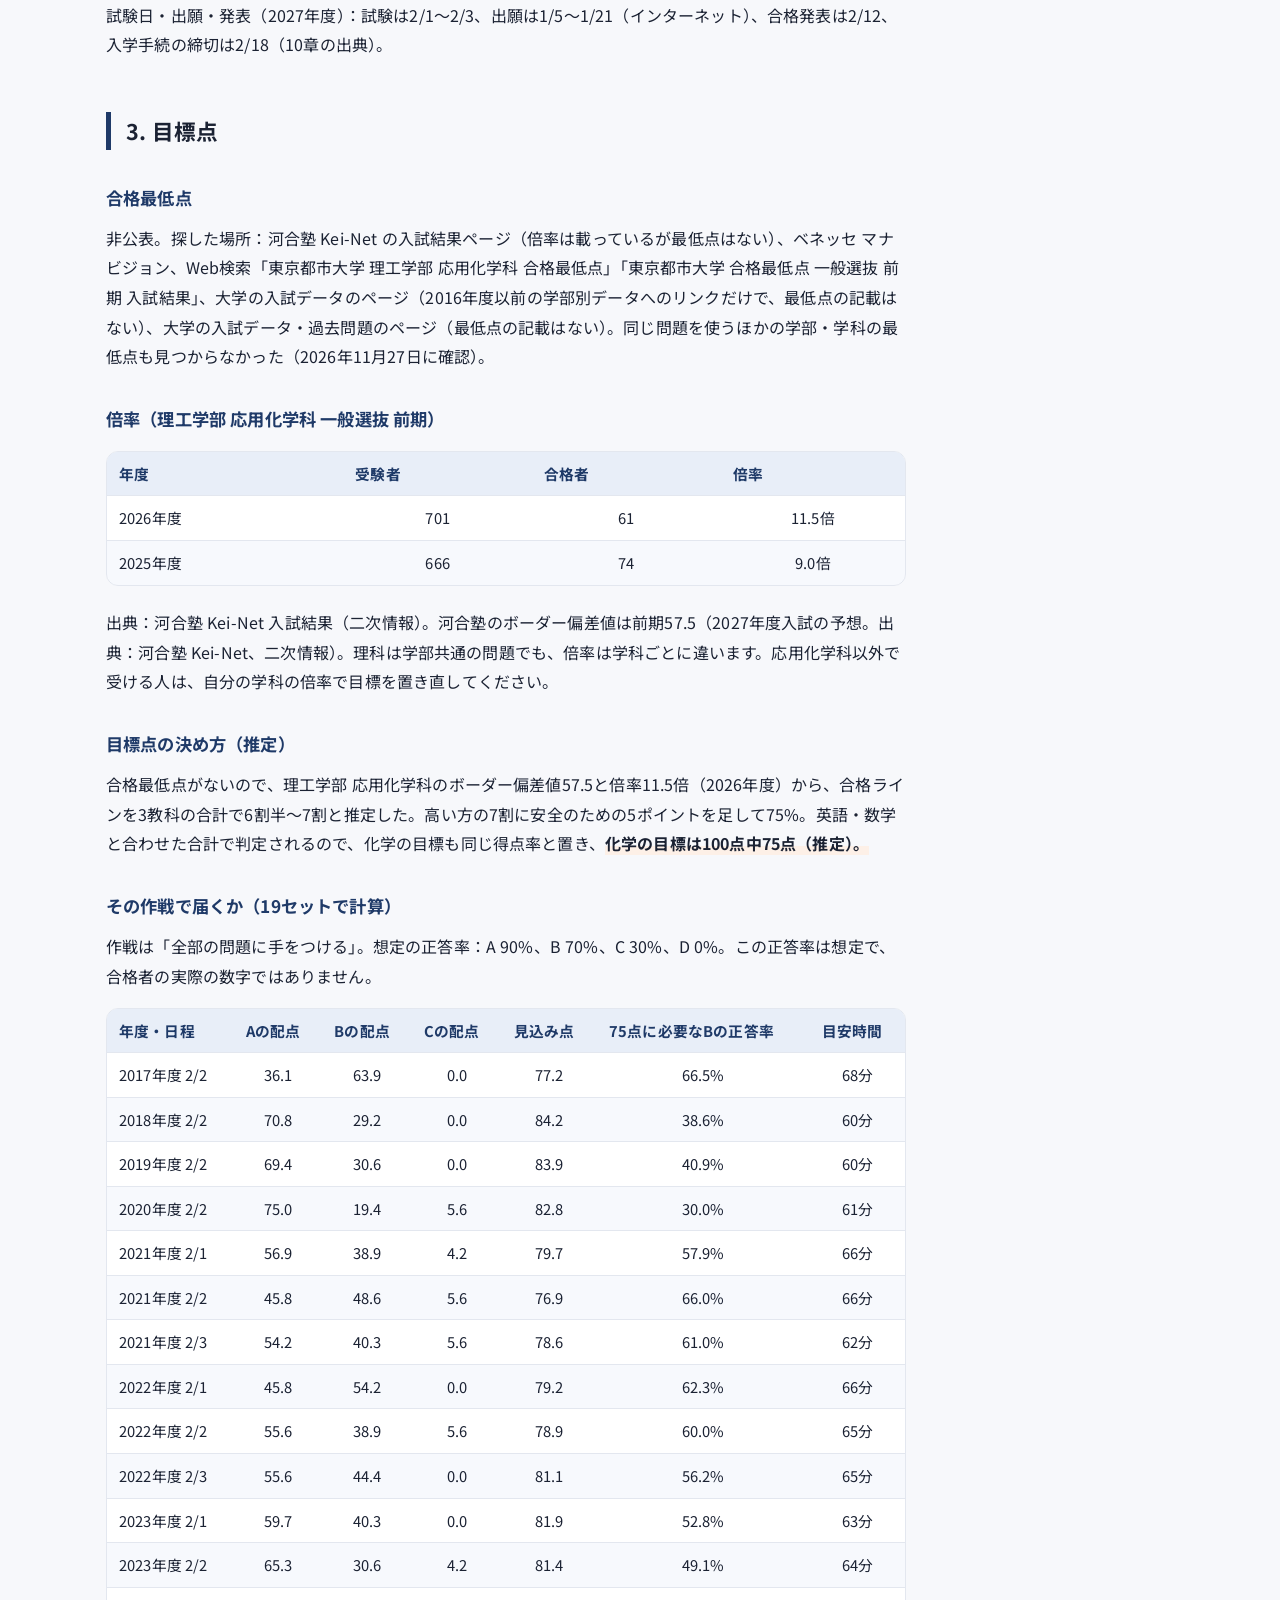
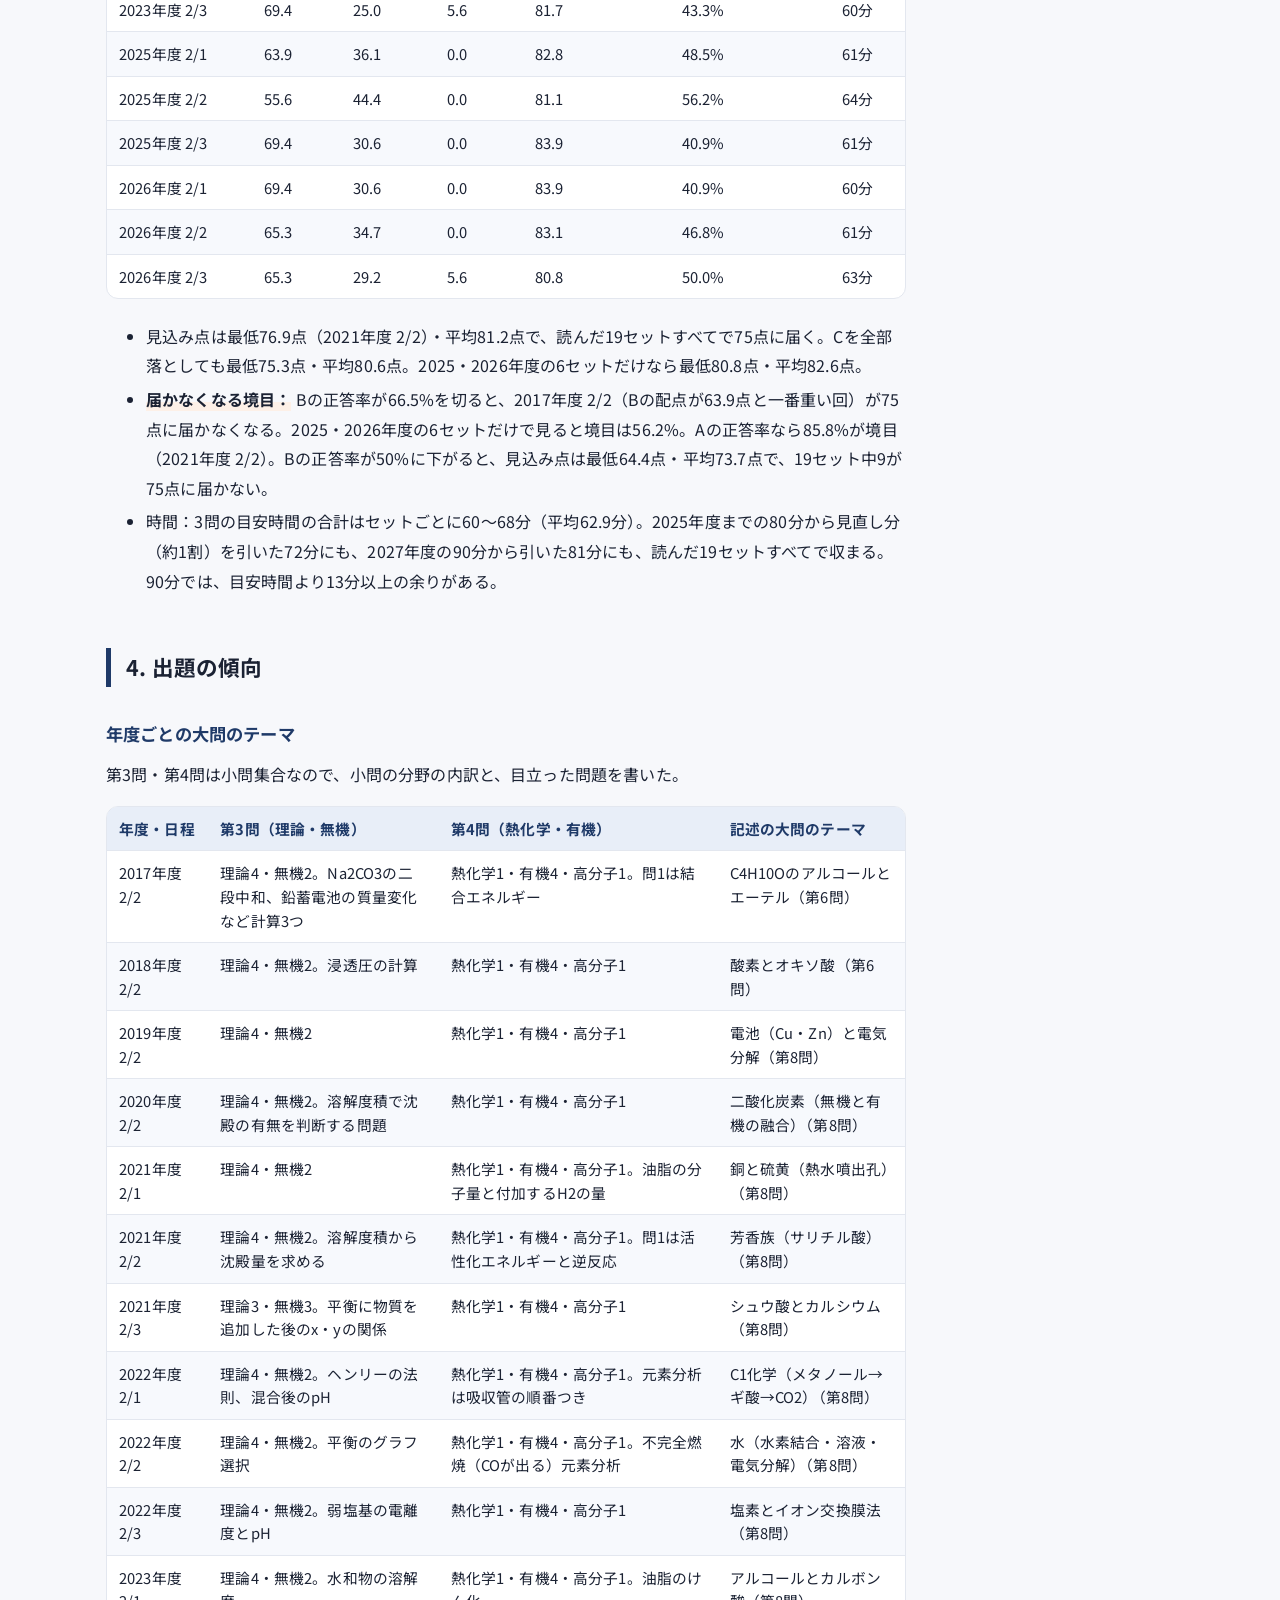
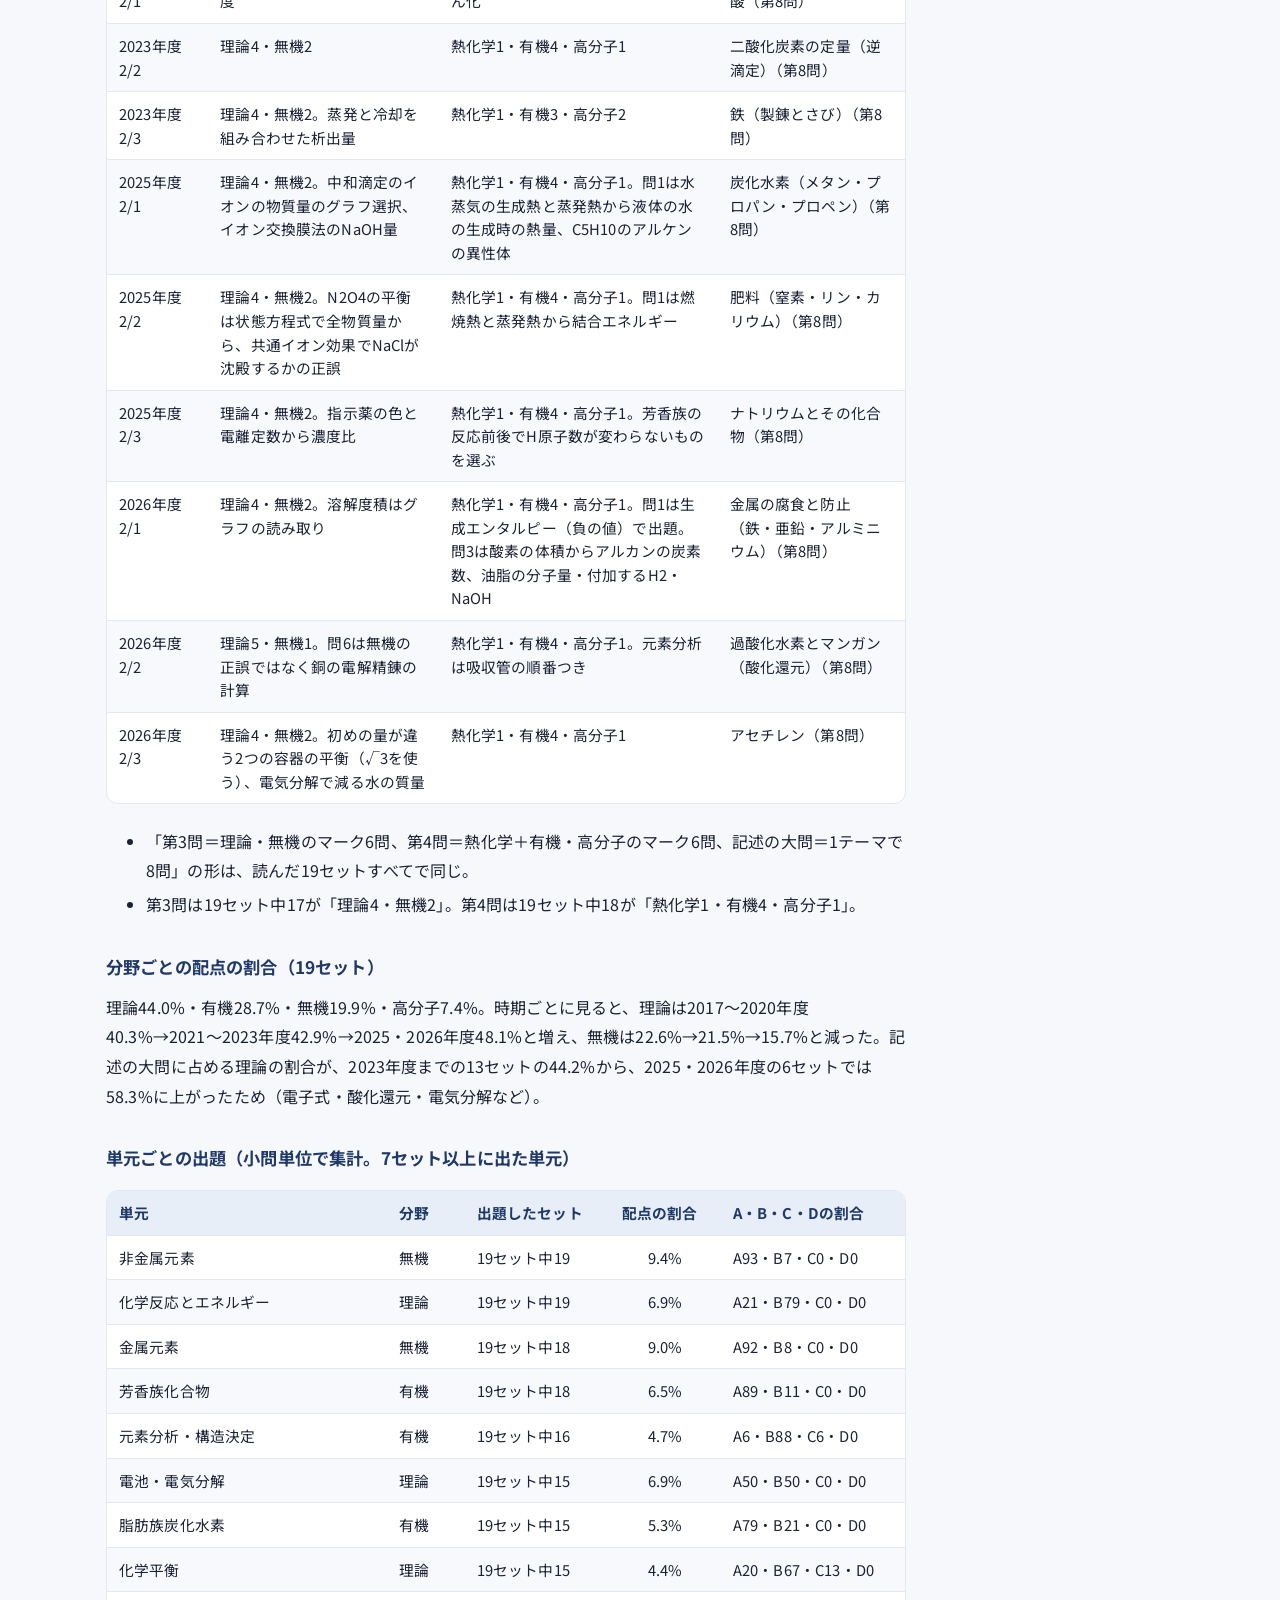
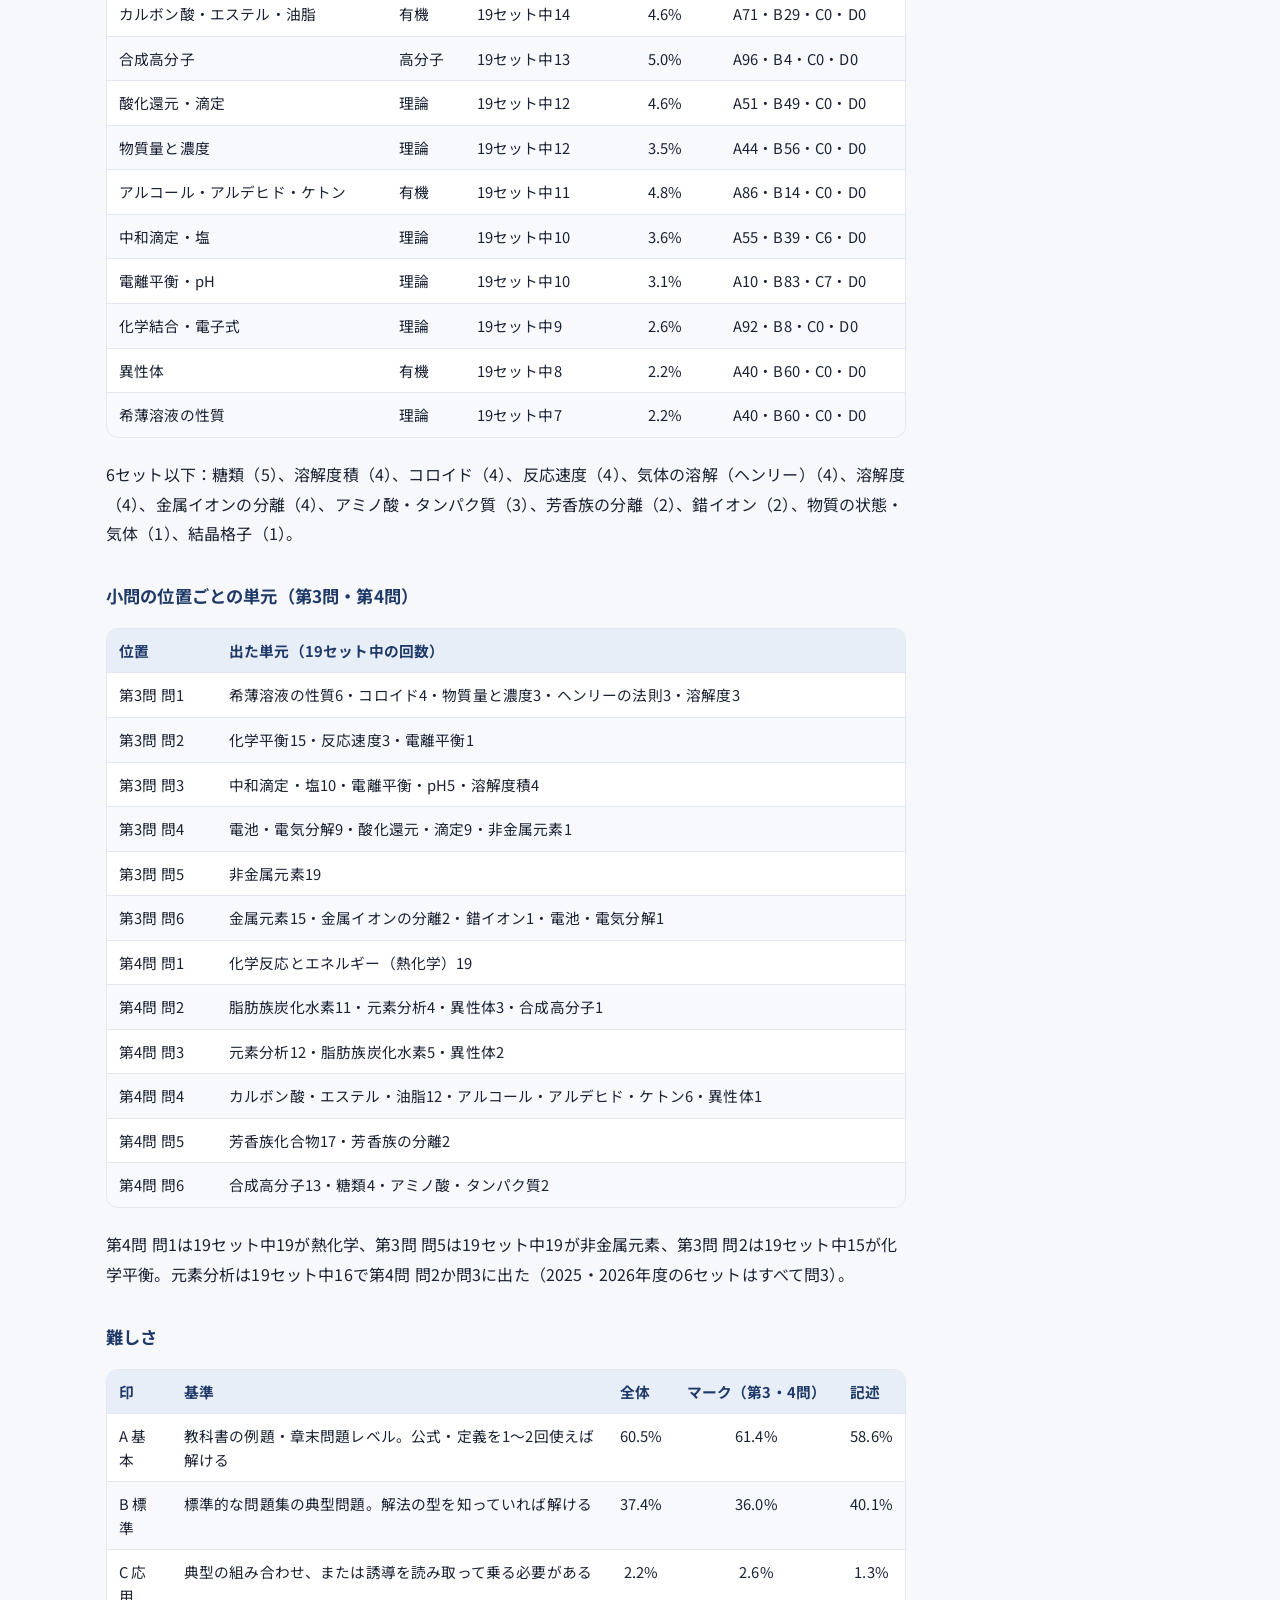
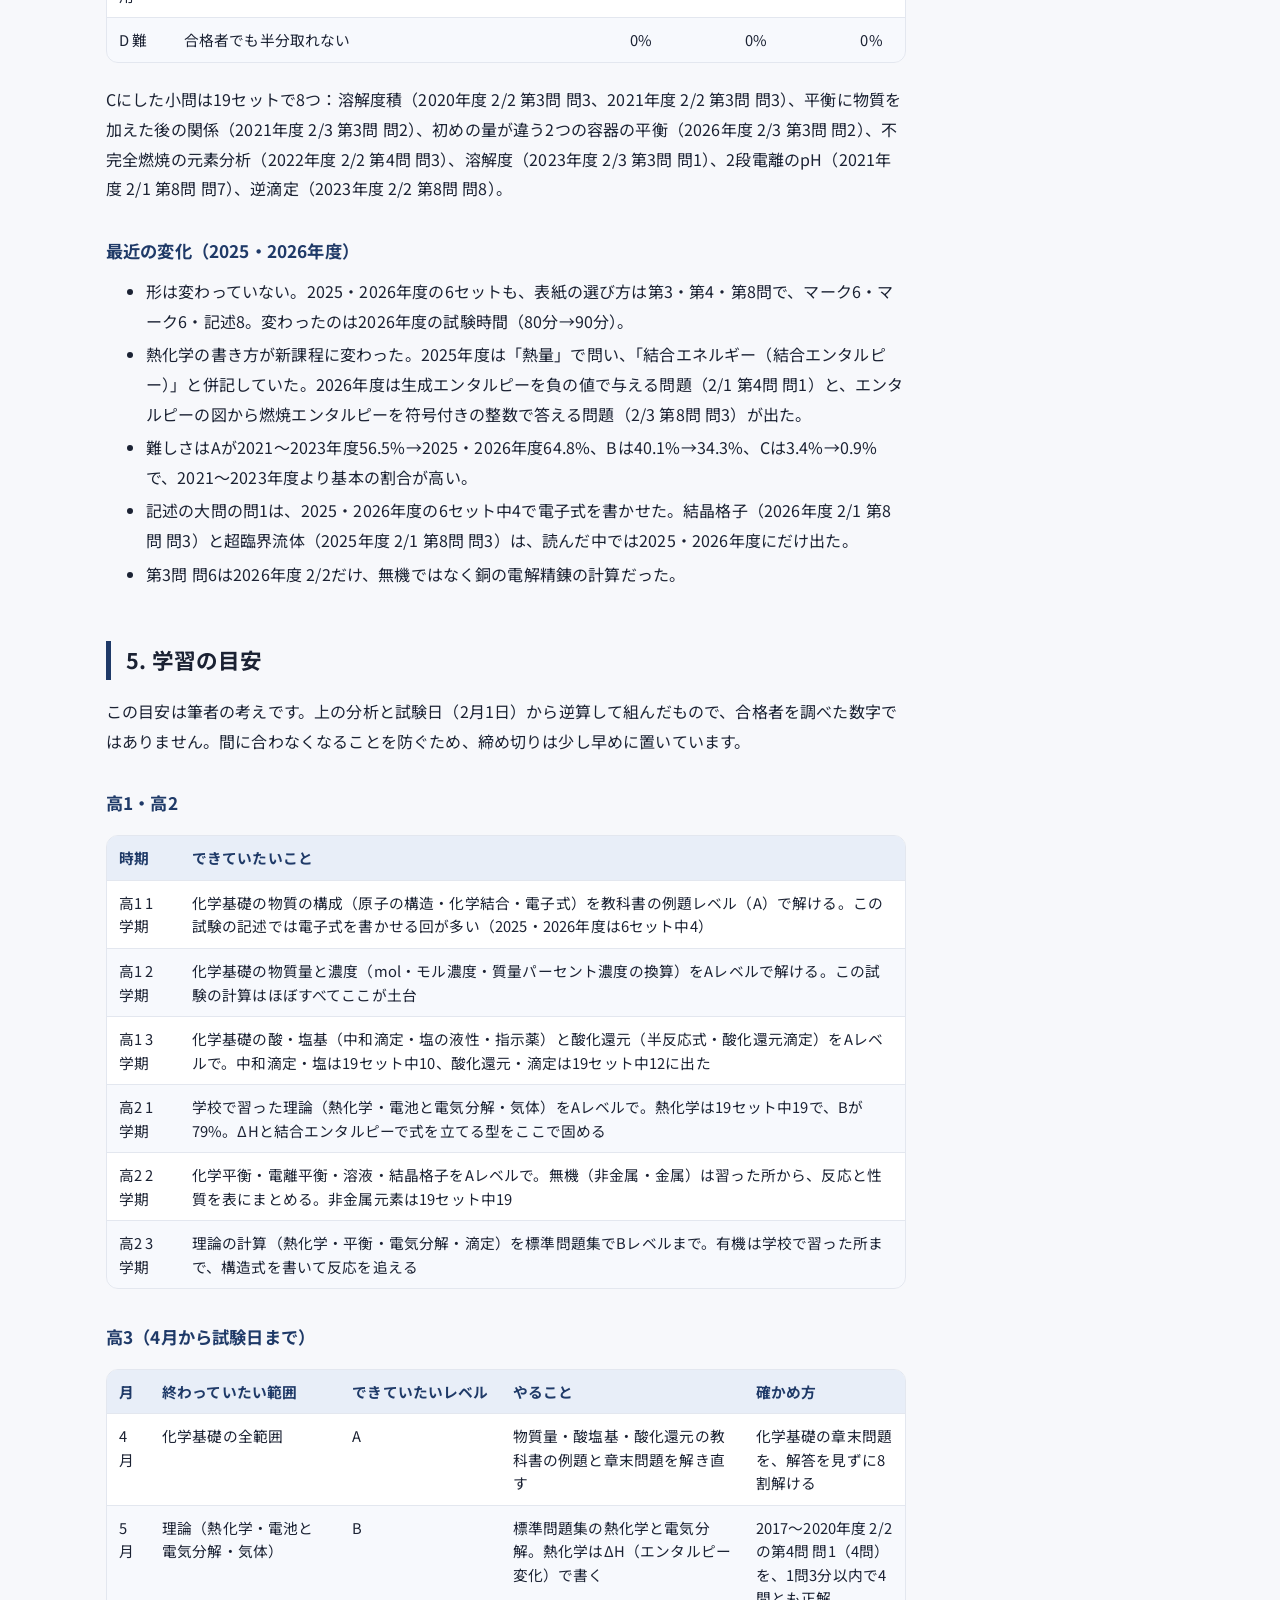
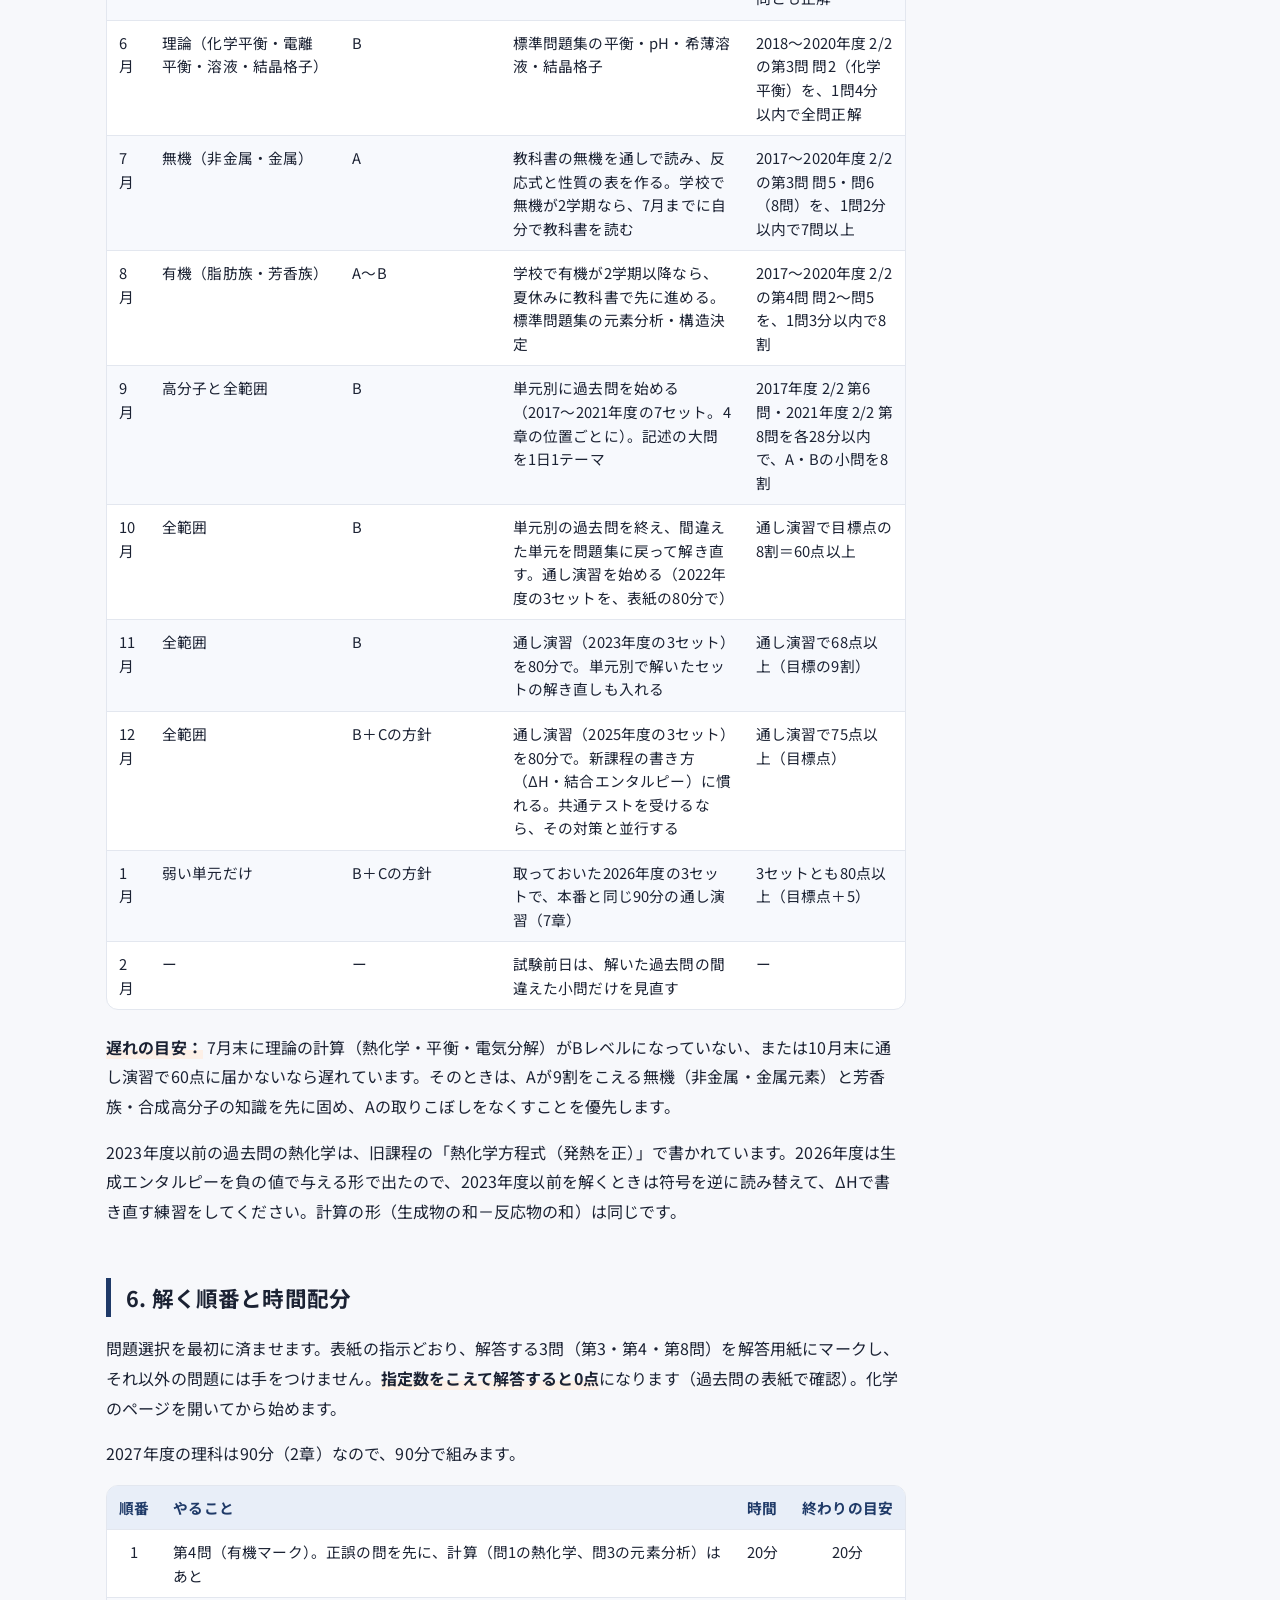
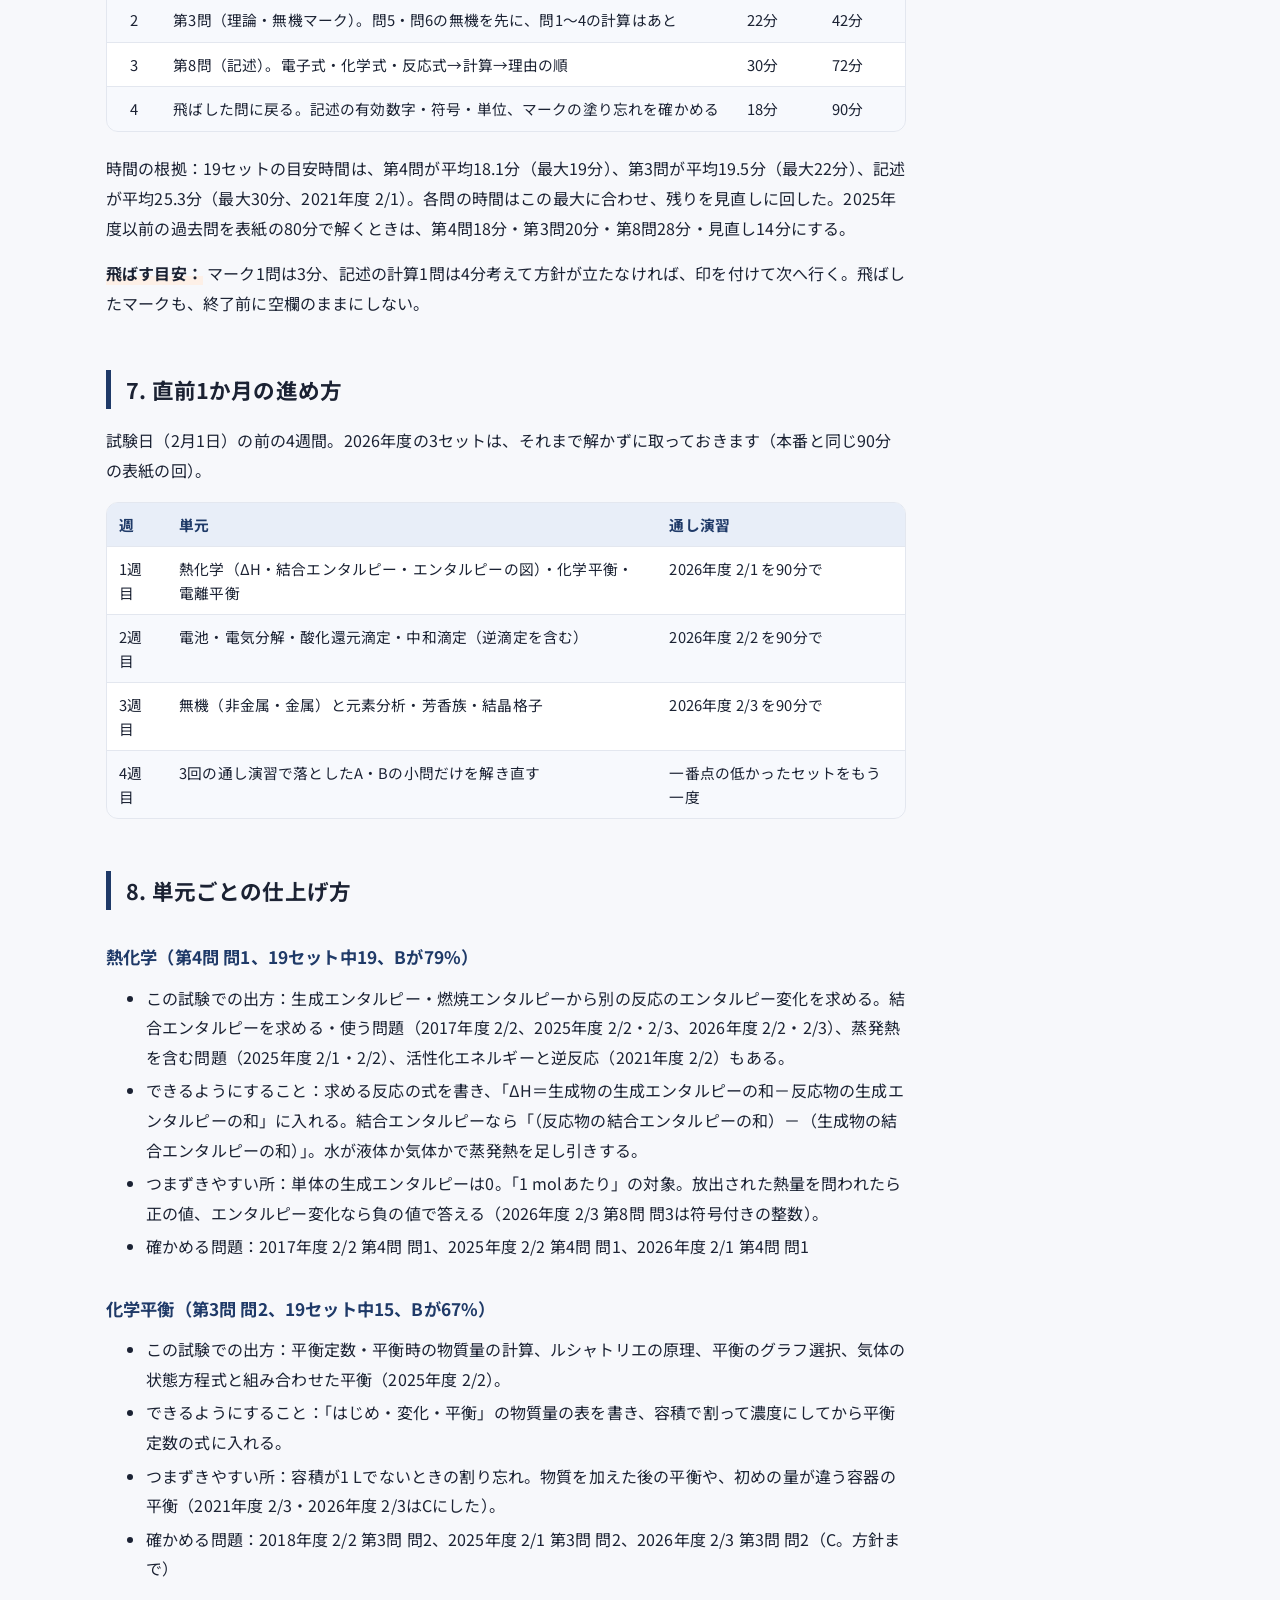
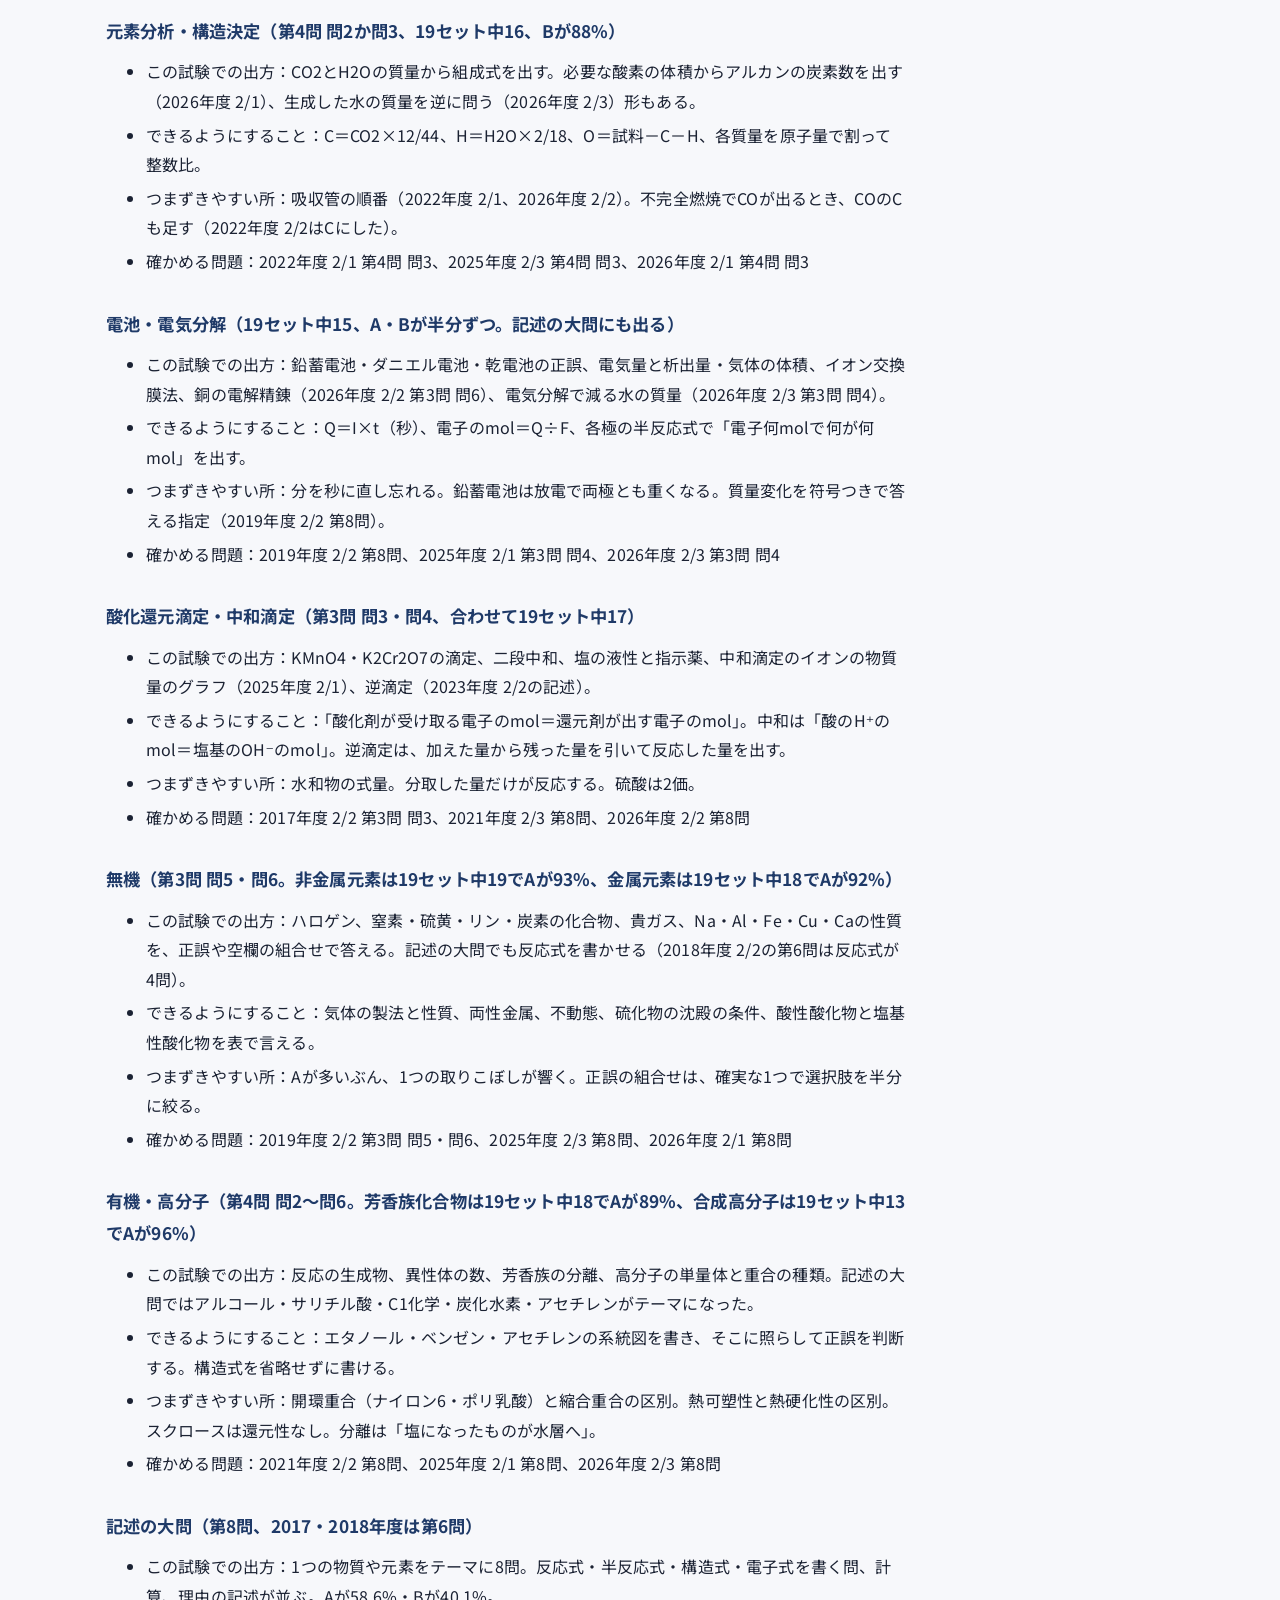
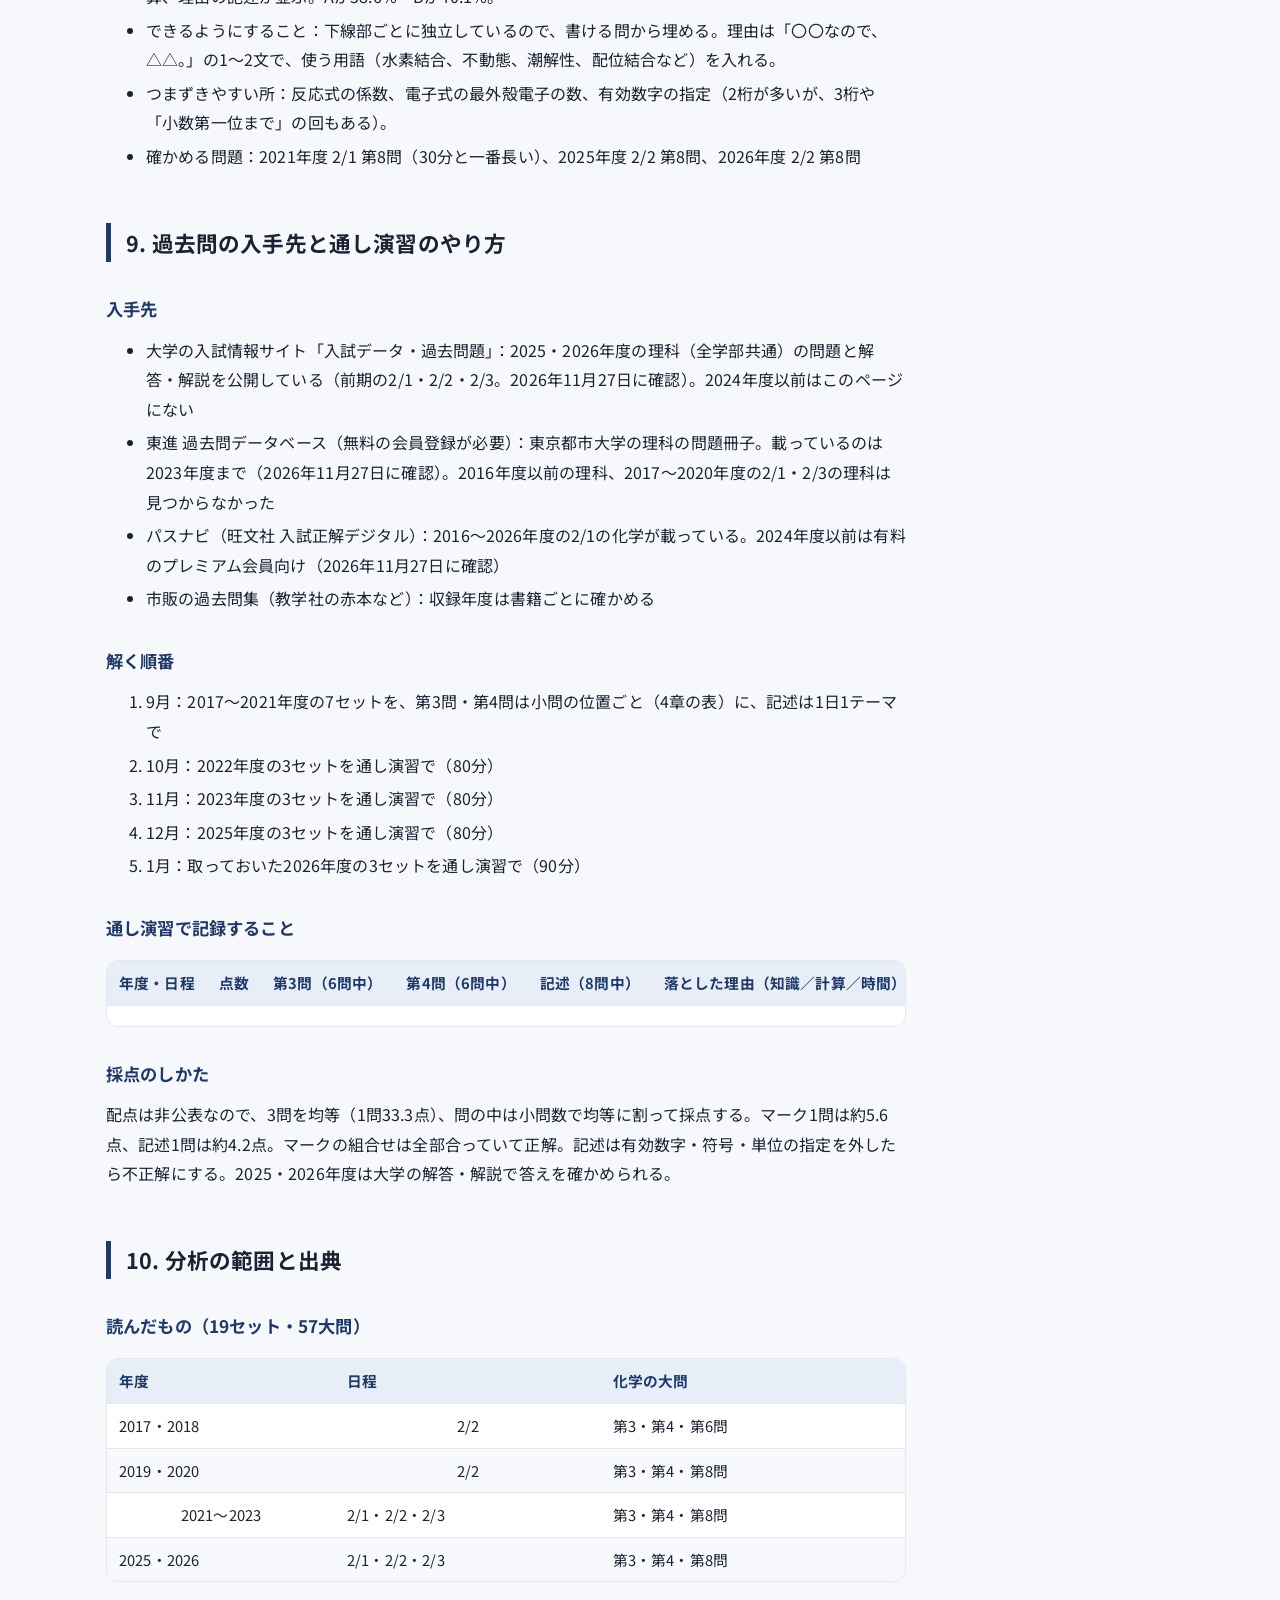
==== commit 4647f476: "Add files via upload" ====
--- a/docs/tcu-riko-chemistry.html
+++ b/docs/tcu-riko-chemistry.html
@@ -1,7 +1,7 @@
 <!doctype html>
 <html lang="ja"><head><meta charset="utf-8"><meta name="viewport" content="width=device-width,initial-scale=1">
 <title>東京都市大学 一般選抜 前期3教科型（理系学部共通の理科） 化学 攻略ガイド｜大学別 過去問攻略ノート</title>
-<meta name="description" content="2017〜2023年度のうち手に入った13セット・39大問を読んで、出題傾向・目標点75点（推定）・高1からの学習の目安・解く順番をまとめました。">
+<meta name="description" content="2017〜2026年度のうち手に入った19セット・57大問を読んで、出題傾向・目標点75点（推定）・高1からの学習の目安・90分での解く順番をまとめました。">
 <link rel="preconnect" href="https://fonts.googleapis.com"><link rel="preconnect" href="https://fonts.gstatic.com" crossorigin>
 <link href="https://fonts.googleapis.com/css2?family=Noto+Sans+JP:wght@400;700;800&display=swap" rel="stylesheet">
 <link rel="stylesheet" href="style.css"></head>
@@ -9,12 +9,12 @@
 <header class="site-header"><div class="in"><a class="logo" href="index.html">大学別 過去問攻略ノート</a><span class="crumbs"><a href="index.html">トップ</a> › 東京都市大学 › 前期 理科共通 化学</span>
 <button class="theme-btn" type="button" onclick="(function(){var r=document.documentElement;var d=r.getAttribute('data-theme')==='dark'||(!r.getAttribute('data-theme')&&matchMedia('(prefers-color-scheme: dark)').matches);r.setAttribute('data-theme',d?'light':'dark');try{localStorage.setItem('theme',r.getAttribute('data-theme'))}catch(e){}})()">明暗</button></div></header>
 <script>try{var t=localStorage.getItem('theme');if(t)document.documentElement.setAttribute('data-theme',t)}catch(e){}</script>
-<div class="wrap has-toc"><article><div class="toc-mobile"><details><summary>目次</summary><ol><li><a href="#1-結論">1. 結論</a></li><li><a href="#2-試験の形">2. 試験の形</a></li><li><a href="#3-目標点">3. 目標点</a></li><li><a href="#4-出題の傾向">4. 出題の傾向</a></li><li><a href="#5-学習の目安">5. 学習の目安</a></li><li><a href="#6-解く順番と時間配分">6. 解く順番と時間配分</a></li><li><a href="#7-直前1か月の進め方">7. 直前1か月の進め方</a></li><li><a href="#8-単元ごとの仕上げ方">8. 単元ごとの仕上げ方</a></li><li><a href="#9-過去問の入手先と通し演習のやり方">9. 過去問の入手先と通し演習のやり方</a></li><li><a href="#10-分析の範囲と出典">10. 分析の範囲と出典</a></li></ol></details></div><div class="hero"><div class="kicker">東京都市大学　一般選抜 前期3教科型　理科（化学）</div><h1>東京都市大学 一般選抜 前期3教科型（理系学部共通の理科） 化学 攻略ガイド</h1><div class="meta">更新：2026-11-27</div></div><p>2017〜2023年度のうち手に入った13セット（2017〜2020年度は2/2の1セットずつ、2021〜2023年度は2/1・2/2・2/3の3セットずつ）の化学の大問をすべて読んで作りました。2016年度以前、2017〜2020年度の2/1・2/3、2024年度以降の問題は手に入らず、読めていません。東進 過去問データベースに載っているのは2023年度まで（2026年11月27日に確認）です。2025・2026年度の理科の問題は大学の入試情報サイトで公開されていますが、このページの分析には入っていません（9章）。</p>
+<div class="wrap has-toc"><article><div class="toc-mobile"><details><summary>目次</summary><ol><li><a href="#1-結論">1. 結論</a></li><li><a href="#2-試験の形">2. 試験の形</a></li><li><a href="#3-目標点">3. 目標点</a></li><li><a href="#4-出題の傾向">4. 出題の傾向</a></li><li><a href="#5-学習の目安">5. 学習の目安</a></li><li><a href="#6-解く順番と時間配分">6. 解く順番と時間配分</a></li><li><a href="#7-直前1か月の進め方">7. 直前1か月の進め方</a></li><li><a href="#8-単元ごとの仕上げ方">8. 単元ごとの仕上げ方</a></li><li><a href="#9-過去問の入手先と通し演習のやり方">9. 過去問の入手先と通し演習のやり方</a></li><li><a href="#10-分析の範囲と出典">10. 分析の範囲と出典</a></li></ol></details></div><div class="hero"><div class="kicker">東京都市大学　一般選抜 前期3教科型　理科（化学）</div><h1>東京都市大学 一般選抜 前期3教科型（理系学部共通の理科） 化学 攻略ガイド</h1><div class="meta">更新：2026-11-28</div></div><p>2017〜2026年度のうち手に入った19セットの化学の大問を読んで作りました。内訳は、2017〜2020年度が2/2の1セットずつ、2021〜2023年度と2025・2026年度が2/1・2/2・2/3の3セットずつです。2016年度以前、2017〜2020年度の2/1・2/3、2024年度の問題は手に入らず、読めていません。</p>
 <section class="summary"><h2 id="1-結論">1. 結論</h2>
 <ul>
-<li>理科は2027年度は90分（読んだ過去問の表紙は80分）で、物理・化学・生物が1冊になった問題から3問を選ぶ。化学だけで解くなら第3問・第4問（マーク各6問）と第8問（記述8問）。2017・2018年度は第3・第4・第6問。指定数をこえて解答すると0点。</li>
-<li>難しさは配点でA（基本）58.4%・B（標準）38.8%・C（応用）2.8%・D（難）0%。捨てる問題はなく、<strong>全部に手をつけ、Bの計算（熱化学・平衡・元素分析・電気分解など）と第8問の記述で点を作る。</strong></li>
-<li>目標は100点中75点（推定）。全部解く作戦の見込み点は、読んだ13セットで最低76.9点・平均80.6点。Bの正答率が66.5%を切ると届かないセットが出る。</li>
+<li>理科は物理・化学・生物が1冊になった問題から3問を選ぶ。化学だけで解くなら第3問・第4問（マーク各6問）と第8問（記述8問）。2017・2018年度は第3・第4・第6問。指定数をこえて解答すると0点。試験時間は2026・2027年度が90分（2025年度までの表紙は80分）。</li>
+<li>難しさは配点でA（基本）60.5%・B（標準）37.4%・C（応用）2.2%・D（難）0%。捨てる問題はなく、<strong>全部に手をつけ、Bの計算（熱化学・平衡・元素分析・電気分解など）と第8問の記述で点を作る。</strong></li>
+<li>目標は100点中75点（推定）。全部解く作戦の見込み点は、読んだ19セットで最低76.9点・平均81.2点。Bの正答率が66.5%を切ると届かないセットが出る。</li>
 </ul>
 </section><h2 id="2-試験の形">2. 試験の形</h2>
 <div class="table-wrap"><table>
@@ -35,11 +35,11 @@
 </tr>
 <tr>
 <td>理科の試験時間</td>
-<td>2027年度は1時限・90分（10:00〜11:30）（出典：東京都市大学 入試情報サイト 一般選抜・前期）。読んだ13セットの問題冊子の表紙はすべて80分で、2027年度は10分長い</td>
+<td>2027年度は1時限・90分（10:00〜11:30）（出典：東京都市大学 入試情報サイト 一般選抜・前期）。問題冊子の表紙では、2017〜2025年度の16セットが80分、2026年度の3セットが90分</td>
 </tr>
 <tr>
 <td>理科の選び方</td>
-<td>物理・化学・生物が1冊。2019年度以降は第1〜6問（各科目2問）から2問、第7〜9問（各科目1問）から1問の計3問。化学だけなら第3・第4・第8問。2017・2018年度は物理と化学だけで、化学は第3・第4・第6問。指定数をこえて解答すると0点（過去問の表紙で確認）。2027年度も「物理・化学・生物から各3題、計9題のうち任意の3題を選ぶ」（出典：東京都市大学 入試情報サイト 一般選抜・前期）</td>
+<td>物理・化学・生物が1冊。2019年度以降は第1〜6問（各科目2問）から2問、第7〜9問（各科目1問）から1問の計3問。化学だけなら第3・第4・第8問。2017・2018年度は物理と化学だけで、化学は第3・第4・第6問。指定数をこえて解答すると0点（過去問の表紙で確認。2025・2026年度の6セットの表紙も同じ選び方）。2027年度も「物理・化学・生物から各3題、計9題のうち任意の3題を選ぶ」（出典：東京都市大学 入試情報サイト 一般選抜・前期）</td>
 </tr>
 <tr>
 <td>化学の範囲</td>
@@ -47,7 +47,7 @@
 </tr>
 <tr>
 <td>解答形式</td>
-<td>第3問・第4問はマーク（各6問。8つの選択肢から1つ。組合せや「最も近い数値」を選ぶ）。第8問は記述（8問。答え・反応式・構造式・理由）</td>
+<td>第3問・第4問はマーク（各6問。8つの選択肢から1つ。組合せや「最も近い数値」を選ぶ）。第8問は記述（8問。答え・反応式・構造式・電子式・理由）</td>
 </tr>
 <tr>
 <td>配点</td>
@@ -55,7 +55,7 @@
 </tr>
 <tr>
 <td>同じ問題を使う学部</td>
-<td>理科は試験日ごとに理系の学部で共通。読んだ中で一番新しい2023年度 2/2の表紙では、理工・建築都市デザイン・情報工・環境・メディア情報（社会メディア）・デザイン・データ科学・都市生活の各学部が対象。大学の過去問ページでも、2025・2026年度の理科は「全学部共通」とされている</td>
+<td>理科は試験日ごとに理系の学部で共通。2023年度 2/2の表紙では、理工・建築都市デザイン・情報工・環境・メディア情報（社会メディア）・デザイン・データ科学・都市生活の各学部が対象。大学の過去問ページでも、2025・2026年度の理科は「全学部共通」とされている</td>
 </tr>
 </tbody>
 </table></div>
@@ -91,7 +91,7 @@
 <p>出典：河合塾 Kei-Net 入試結果（二次情報）。河合塾のボーダー偏差値は前期57.5（2027年度入試の予想。出典：河合塾 Kei-Net、二次情報）。理科は学部共通の問題でも、倍率は学科ごとに違います。応用化学科以外で受ける人は、自分の学科の倍率で目標を置き直してください。</p>
 <h3 id="目標点の決め方-推定">目標点の決め方（推定）</h3>
 <p>合格最低点がないので、理工学部 応用化学科のボーダー偏差値57.5と倍率11.5倍（2026年度）から、合格ラインを3教科の合計で6割半〜7割と推定した。高い方の7割に安全のための5ポイントを足して75%。英語・数学と合わせた合計で判定されるので、化学の目標も同じ得点率と置き、<strong>化学の目標は100点中75点（推定）。</strong></p>
-<h3 id="その作戦で届くか-13セットで計算">その作戦で届くか（13セットで計算）</h3>
+<h3 id="その作戦で届くか-19セットで計算">その作戦で届くか（19セットで計算）</h3>
 <p>作戦は「全部の問題に手をつける」。想定の正答率：A 90%、B 70%、C 30%、D 0%。この正答率は想定で、合格者の実際の数字ではありません。</p>
 <div class="table-wrap"><table>
 <thead>
@@ -223,12 +223,66 @@
 <td class="num">43.3%</td>
 <td class="num">60分</td>
 </tr>
-</tbody>
-</table></div>
-<ul>
-<li>見込み点は最低76.9点（2021年度 2/2）・平均80.6点で、読んだ13セットすべてで75点に届く。Cを全部落としても最低75.3点・平均79.7点。</li>
-<li><strong>届かなくなる境目：</strong> Bの正答率が66.5%を切ると、2017年度 2/2（Bの配点が63.9点と一番重い回）が75点に届かなくなる。Aの正答率なら85.8%が境目（2021年度 2/2）。Bの正答率が50%に下がると、見込み点は最低64.4点・平均72.8点で、13セット中8が75点に届かない。</li>
-<li>時間：3問の目安時間の合計はセットごとに60〜68分（平均63.5分）。過去問の表紙の80分から見直し分（約1割）を引いた72分に、読んだ13セットすべてで収まる。2027年度の理科は90分なので、時間はこれより10分多い。</li>
+<tr>
+<td>2025年度 2/1</td>
+<td class="num">63.9</td>
+<td class="num">36.1</td>
+<td class="num">0.0</td>
+<td class="num">82.8</td>
+<td class="num">48.5%</td>
+<td class="num">61分</td>
+</tr>
+<tr>
+<td>2025年度 2/2</td>
+<td class="num">55.6</td>
+<td class="num">44.4</td>
+<td class="num">0.0</td>
+<td class="num">81.1</td>
+<td class="num">56.2%</td>
+<td class="num">64分</td>
+</tr>
+<tr>
+<td>2025年度 2/3</td>
+<td class="num">69.4</td>
+<td class="num">30.6</td>
+<td class="num">0.0</td>
+<td class="num">83.9</td>
+<td class="num">40.9%</td>
+<td class="num">61分</td>
+</tr>
+<tr>
+<td>2026年度 2/1</td>
+<td class="num">69.4</td>
+<td class="num">30.6</td>
+<td class="num">0.0</td>
+<td class="num">83.9</td>
+<td class="num">40.9%</td>
+<td class="num">60分</td>
+</tr>
+<tr>
+<td>2026年度 2/2</td>
+<td class="num">65.3</td>
+<td class="num">34.7</td>
+<td class="num">0.0</td>
+<td class="num">83.1</td>
+<td class="num">46.8%</td>
+<td class="num">61分</td>
+</tr>
+<tr>
+<td>2026年度 2/3</td>
+<td class="num">65.3</td>
+<td class="num">29.2</td>
+<td class="num">5.6</td>
+<td class="num">80.8</td>
+<td class="num">50.0%</td>
+<td class="num">63分</td>
+</tr>
+</tbody>
+</table></div>
+<ul>
+<li>見込み点は最低76.9点（2021年度 2/2）・平均81.2点で、読んだ19セットすべてで75点に届く。Cを全部落としても最低75.3点・平均80.6点。2025・2026年度の6セットだけなら最低80.8点・平均82.6点。</li>
+<li><strong>届かなくなる境目：</strong> Bの正答率が66.5%を切ると、2017年度 2/2（Bの配点が63.9点と一番重い回）が75点に届かなくなる。2025・2026年度の6セットだけで見ると境目は56.2%。Aの正答率なら85.8%が境目（2021年度 2/2）。Bの正答率が50%に下がると、見込み点は最低64.4点・平均73.7点で、19セット中9が75点に届かない。</li>
+<li>時間：3問の目安時間の合計はセットごとに60〜68分（平均62.9分）。2025年度までの80分から見直し分（約1割）を引いた72分にも、2027年度の90分から引いた81分にも、読んだ19セットすべてで収まる。90分では、目安時間より13分以上の余りがある。</li>
 </ul>
 <h2 id="4-出題の傾向">4. 出題の傾向</h2>
 <h3 id="年度ごとの大問のテーマ">年度ごとの大問のテーマ</h3>
@@ -321,15 +375,51 @@
 <td>熱化学1・有機3・高分子2</td>
 <td>鉄（製錬とさび）（第8問）</td>
 </tr>
-</tbody>
-</table></div>
-<ul>
-<li>「第3問＝理論・無機のマーク6問、第4問＝熱化学＋有機・高分子のマーク6問、記述の大問＝1テーマで8問」の形は、読んだ13セットすべてで同じ。</li>
-<li>第3問は13セット中11が「理論4・無機2」。第4問は13セット中12が「熱化学1・有機4・高分子1」。</li>
-</ul>
-<h3 id="分野ごとの配点の割合-13セット">分野ごとの配点の割合（13セット）</h3>
-<p>理論42.1%・有機29.2%・無機21.8%・高分子6.9%。2021〜2023年度（9セット）と2017〜2020年度（4セット）で比べても、理論42.9%対40.3%・有機29.0%対29.5%・無機21.5%対22.6%・高分子6.6%対7.6%で、大きな差はない。</p>
-<h3 id="単元ごとの出題-小問単位で集計-5セット以上に出た単元">単元ごとの出題（小問単位で集計。5セット以上に出た単元）</h3>
+<tr>
+<td>2025年度 2/1</td>
+<td>理論4・無機2。中和滴定のイオンの物質量のグラフ選択、イオン交換膜法のNaOH量</td>
+<td>熱化学1・有機4・高分子1。問1は水蒸気の生成熱と蒸発熱から液体の水の生成時の熱量、C5H10のアルケンの異性体</td>
+<td>炭化水素（メタン・プロパン・プロペン）（第8問）</td>
+</tr>
+<tr>
+<td>2025年度 2/2</td>
+<td>理論4・無機2。N2O4の平衡は状態方程式で全物質量から、共通イオン効果でNaClが沈殿するかの正誤</td>
+<td>熱化学1・有機4・高分子1。問1は燃焼熱と蒸発熱から結合エネルギー</td>
+<td>肥料（窒素・リン・カリウム）（第8問）</td>
+</tr>
+<tr>
+<td>2025年度 2/3</td>
+<td>理論4・無機2。指示薬の色と電離定数から濃度比</td>
+<td>熱化学1・有機4・高分子1。芳香族の反応前後でH原子数が変わらないものを選ぶ</td>
+<td>ナトリウムとその化合物（第8問）</td>
+</tr>
+<tr>
+<td>2026年度 2/1</td>
+<td>理論4・無機2。溶解度積はグラフの読み取り</td>
+<td>熱化学1・有機4・高分子1。問1は生成エンタルピー（負の値）で出題。問3は酸素の体積からアルカンの炭素数、油脂の分子量・付加するH2・NaOH</td>
+<td>金属の腐食と防止（鉄・亜鉛・アルミニウム）（第8問）</td>
+</tr>
+<tr>
+<td>2026年度 2/2</td>
+<td>理論5・無機1。問6は無機の正誤ではなく銅の電解精錬の計算</td>
+<td>熱化学1・有機4・高分子1。元素分析は吸収管の順番つき</td>
+<td>過酸化水素とマンガン（酸化還元）（第8問）</td>
+</tr>
+<tr>
+<td>2026年度 2/3</td>
+<td>理論4・無機2。初めの量が違う2つの容器の平衡（√3を使う）、電気分解で減る水の質量</td>
+<td>熱化学1・有機4・高分子1</td>
+<td>アセチレン（第8問）</td>
+</tr>
+</tbody>
+</table></div>
+<ul>
+<li>「第3問＝理論・無機のマーク6問、第4問＝熱化学＋有機・高分子のマーク6問、記述の大問＝1テーマで8問」の形は、読んだ19セットすべてで同じ。</li>
+<li>第3問は19セット中17が「理論4・無機2」。第4問は19セット中18が「熱化学1・有機4・高分子1」。</li>
+</ul>
+<h3 id="分野ごとの配点の割合-19セット">分野ごとの配点の割合（19セット）</h3>
+<p>理論44.0%・有機28.7%・無機19.9%・高分子7.4%。時期ごとに見ると、理論は2017〜2020年度40.3%→2021〜2023年度42.9%→2025・2026年度48.1%と増え、無機は22.6%→21.5%→15.7%と減った。記述の大問に占める理論の割合が、2023年度までの13セットの44.2%から、2025・2026年度の6セットでは58.3%に上がったため（電子式・酸化還元・電気分解など）。</p>
+<h3 id="単元ごとの出題-小問単位で集計-7セット以上に出た単元">単元ごとの出題（小問単位で集計。7セット以上に出た単元）</h3>
 <div class="table-wrap"><table>
 <thead>
 <tr>
@@ -344,185 +434,192 @@
 <tr>
 <td>非金属元素</td>
 <td>無機</td>
-<td>13セット中13</td>
-<td class="num">10.8%</td>
-<td>A91・B9・C0・D0</td>
+<td>19セット中19</td>
+<td class="num">9.4%</td>
+<td>A93・B7・C0・D0</td>
 </tr>
 <tr>
 <td>化学反応とエネルギー</td>
 <td>理論</td>
-<td>13セット中13</td>
-<td class="num">6.8%</td>
-<td>A6・B94・C0・D0</td>
+<td>19セット中19</td>
+<td class="num">6.9%</td>
+<td>A21・B79・C0・D0</td>
 </tr>
 <tr>
 <td>金属元素</td>
 <td>無機</td>
-<td>13セット中12</td>
-<td class="num">8.8%</td>
-<td>A91・B9・C0・D0</td>
+<td>19セット中18</td>
+<td class="num">9.0%</td>
+<td>A92・B8・C0・D0</td>
 </tr>
 <tr>
 <td>芳香族化合物</td>
 <td>有機</td>
-<td>13セット中12</td>
-<td class="num">6.3%</td>
-<td>A90・B10・C0・D0</td>
+<td>19セット中18</td>
+<td class="num">6.5%</td>
+<td>A89・B11・C0・D0</td>
+</tr>
+<tr>
+<td>元素分析・構造決定</td>
+<td>有機</td>
+<td>19セット中16</td>
+<td class="num">4.7%</td>
+<td>A6・B88・C6・D0</td>
+</tr>
+<tr>
+<td>電池・電気分解</td>
+<td>理論</td>
+<td>19セット中15</td>
+<td class="num">6.9%</td>
+<td>A50・B50・C0・D0</td>
+</tr>
+<tr>
+<td>脂肪族炭化水素</td>
+<td>有機</td>
+<td>19セット中15</td>
+<td class="num">5.3%</td>
+<td>A79・B21・C0・D0</td>
 </tr>
 <tr>
 <td>化学平衡</td>
 <td>理論</td>
-<td>13セット中11</td>
-<td class="num">4.7%</td>
-<td>A27・B64・C9・D0</td>
-</tr>
-<tr>
-<td>電池・電気分解</td>
-<td>理論</td>
-<td>13セット中10</td>
-<td class="num">6.3%</td>
-<td>A39・B61・C0・D0</td>
-</tr>
-<tr>
-<td>脂肪族炭化水素</td>
-<td>有機</td>
-<td>13セット中10</td>
-<td class="num">5.1%</td>
-<td>A83・B17・C0・D0</td>
-</tr>
-<tr>
-<td>元素分析・構造決定</td>
-<td>有機</td>
-<td>13セット中10</td>
-<td class="num">4.3%</td>
-<td>A0・B90・C10・D0</td>
+<td>19セット中15</td>
+<td class="num">4.4%</td>
+<td>A20・B67・C13・D0</td>
 </tr>
 <tr>
 <td>カルボン酸・エステル・油脂</td>
 <td>有機</td>
-<td>13セット中9</td>
-<td class="num">4.7%</td>
-<td>A68・B32・C0・D0</td>
+<td>19セット中14</td>
+<td class="num">4.6%</td>
+<td>A71・B29・C0・D0</td>
+</tr>
+<tr>
+<td>合成高分子</td>
+<td>高分子</td>
+<td>19セット中13</td>
+<td class="num">5.0%</td>
+<td>A96・B4・C0・D0</td>
 </tr>
 <tr>
 <td>酸化還元・滴定</td>
 <td>理論</td>
-<td>13セット中9</td>
+<td>19セット中12</td>
 <td class="num">4.6%</td>
-<td>A49・B51・C0・D0</td>
+<td>A51・B49・C0・D0</td>
+</tr>
+<tr>
+<td>物質量と濃度</td>
+<td>理論</td>
+<td>19セット中12</td>
+<td class="num">3.5%</td>
+<td>A44・B56・C0・D0</td>
+</tr>
+<tr>
+<td>アルコール・アルデヒド・ケトン</td>
+<td>有機</td>
+<td>19セット中11</td>
+<td class="num">4.8%</td>
+<td>A86・B14・C0・D0</td>
 </tr>
 <tr>
 <td>中和滴定・塩</td>
 <td>理論</td>
-<td>13セット中8</td>
-<td class="num">4.4%</td>
-<td>A56・B37・C7・D0</td>
-</tr>
-<tr>
-<td>合成高分子</td>
-<td>高分子</td>
-<td>13セット中8</td>
-<td class="num">3.8%</td>
-<td>A100・B0・C0・D0</td>
-</tr>
-<tr>
-<td>物質量と濃度</td>
-<td>理論</td>
-<td>13セット中8</td>
-<td class="num">3.4%</td>
-<td>A34・B66・C0・D0</td>
-</tr>
-<tr>
-<td>アルコール・アルデヒド・ケトン</td>
-<td>有機</td>
-<td>13セット中7</td>
-<td class="num">5.6%</td>
-<td>A83・B17・C0・D0</td>
+<td>19セット中10</td>
+<td class="num">3.6%</td>
+<td>A55・B39・C6・D0</td>
 </tr>
 <tr>
 <td>電離平衡・pH</td>
 <td>理論</td>
-<td>13セット中7</td>
-<td class="num">3.0%</td>
-<td>A14・B75・C11・D0</td>
+<td>19セット中10</td>
+<td class="num">3.1%</td>
+<td>A10・B83・C7・D0</td>
+</tr>
+<tr>
+<td>化学結合・電子式</td>
+<td>理論</td>
+<td>19セット中9</td>
+<td class="num">2.6%</td>
+<td>A92・B8・C0・D0</td>
 </tr>
 <tr>
 <td>異性体</td>
 <td>有機</td>
-<td>13セット中6</td>
-<td class="num">2.4%</td>
-<td>A55・B45・C0・D0</td>
+<td>19セット中8</td>
+<td class="num">2.2%</td>
+<td>A40・B60・C0・D0</td>
 </tr>
 <tr>
 <td>希薄溶液の性質</td>
 <td>理論</td>
-<td>13セット中5</td>
-<td class="num">2.4%</td>
-<td>A18・B82・C0・D0</td>
-</tr>
-</tbody>
-</table></div>
-<p>4セット以下：糖類（4）、化学結合・電子式（4）、金属イオンの分離（4）、コロイド（3）、アミノ酸・タンパク質（3）、気体の溶解（ヘンリー）（3）、溶解度（3）、溶解度積（2）、芳香族の分離（2）、錯イオン（2）、反応速度（1）。</p>
+<td>19セット中7</td>
+<td class="num">2.2%</td>
+<td>A40・B60・C0・D0</td>
+</tr>
+</tbody>
+</table></div>
+<p>6セット以下：糖類（5）、溶解度積（4）、コロイド（4）、反応速度（4）、気体の溶解（ヘンリー）（4）、溶解度（4）、金属イオンの分離（4）、アミノ酸・タンパク質（3）、芳香族の分離（2）、錯イオン（2）、物質の状態・気体（1）、結晶格子（1）。</p>
 <h3 id="小問の位置ごとの単元-第3問・第4問">小問の位置ごとの単元（第3問・第4問）</h3>
 <div class="table-wrap"><table>
 <thead>
 <tr>
 <th>位置</th>
-<th>出た単元（13セット中の回数）</th>
+<th>出た単元（19セット中の回数）</th>
 </tr>
 </thead>
 <tbody>
 <tr>
 <td>第3問 問1</td>
-<td>希薄溶液の性質4・コロイド3・物質量と濃度2・ヘンリーの法則2・溶解度2</td>
+<td>希薄溶液の性質6・コロイド4・物質量と濃度3・ヘンリーの法則3・溶解度3</td>
 </tr>
 <tr>
 <td>第3問 問2</td>
-<td>化学平衡11・反応速度1・電離平衡1</td>
+<td>化学平衡15・反応速度3・電離平衡1</td>
 </tr>
 <tr>
 <td>第3問 問3</td>
-<td>中和滴定・塩8・電離平衡・pH3・溶解度積2</td>
+<td>中和滴定・塩10・電離平衡・pH5・溶解度積4</td>
 </tr>
 <tr>
 <td>第3問 問4</td>
-<td>酸化還元・滴定7・電池・電気分解5・非金属元素1</td>
+<td>電池・電気分解9・酸化還元・滴定9・非金属元素1</td>
 </tr>
 <tr>
 <td>第3問 問5</td>
-<td>非金属元素13</td>
+<td>非金属元素19</td>
 </tr>
 <tr>
 <td>第3問 問6</td>
-<td>金属元素10・金属イオンの分離2・錯イオン1</td>
+<td>金属元素15・金属イオンの分離2・錯イオン1・電池・電気分解1</td>
 </tr>
 <tr>
 <td>第4問 問1</td>
-<td>化学反応とエネルギー（熱化学）13</td>
+<td>化学反応とエネルギー（熱化学）19</td>
 </tr>
 <tr>
 <td>第4問 問2</td>
-<td>脂肪族炭化水素7・元素分析4・異性体1・合成高分子1</td>
+<td>脂肪族炭化水素11・元素分析4・異性体3・合成高分子1</td>
 </tr>
 <tr>
 <td>第4問 問3</td>
-<td>元素分析6・脂肪族炭化水素5・異性体2</td>
+<td>元素分析12・脂肪族炭化水素5・異性体2</td>
 </tr>
 <tr>
 <td>第4問 問4</td>
-<td>カルボン酸・エステル・油脂8・アルコール・アルデヒド・ケトン4・異性体1</td>
+<td>カルボン酸・エステル・油脂12・アルコール・アルデヒド・ケトン6・異性体1</td>
 </tr>
 <tr>
 <td>第4問 問5</td>
-<td>芳香族化合物11・芳香族の分離2</td>
+<td>芳香族化合物17・芳香族の分離2</td>
 </tr>
 <tr>
 <td>第4問 問6</td>
-<td>合成高分子8・糖類3・アミノ酸・タンパク質2</td>
-</tr>
-</tbody>
-</table></div>
-<p>第4問 問1は13セット中13が熱化学、第3問 問2は13セット中11が化学平衡、第3問 問5は13セット中13が非金属元素。元素分析は13セット中10で第4問 問2か問3に出た。</p>
+<td>合成高分子13・糖類4・アミノ酸・タンパク質2</td>
+</tr>
+</tbody>
+</table></div>
+<p>第4問 問1は19セット中19が熱化学、第3問 問5は19セット中19が非金属元素、第3問 問2は19セット中15が化学平衡。元素分析は19セット中16で第4問 問2か問3に出た（2025・2026年度の6セットはすべて問3）。</p>
 <h3 id="難しさ">難しさ</h3>
 <div class="table-wrap"><table>
 <thead>
@@ -538,23 +635,23 @@
 <tr>
 <td>A 基本</td>
 <td>教科書の例題・章末問題レベル。公式・定義を1〜2回使えば解ける</td>
-<td class="num">58.4%</td>
-<td class="num">60.3%</td>
-<td class="num">54.8%</td>
+<td class="num">60.5%</td>
+<td class="num">61.4%</td>
+<td class="num">58.6%</td>
 </tr>
 <tr>
 <td>B 標準</td>
 <td>標準的な問題集の典型問題。解法の型を知っていれば解ける</td>
-<td class="num">38.8%</td>
-<td class="num">36.5%</td>
-<td class="num">43.3%</td>
+<td class="num">37.4%</td>
+<td class="num">36.0%</td>
+<td class="num">40.1%</td>
 </tr>
 <tr>
 <td>C 応用</td>
 <td>典型の組み合わせ、または誘導を読み取って乗る必要がある</td>
-<td class="num">2.8%</td>
-<td class="num">3.2%</td>
-<td class="num">1.9%</td>
+<td class="num">2.2%</td>
+<td class="num">2.6%</td>
+<td class="num">1.3%</td>
 </tr>
 <tr>
 <td>D 難</td>
@@ -565,12 +662,14 @@
 </tr>
 </tbody>
 </table></div>
-<p>Cにした小問は13セットで7つ：溶解度積（2020年度 2/2 第3問 問3、2021年度 2/2 第3問 問3）、平衡に物質を加えた後の関係（2021年度 2/3 第3問 問2）、不完全燃焼の元素分析（2022年度 2/2 第4問 問3）、溶解度（2023年度 2/3 第3問 問1）、2段電離のpH（2021年度 2/1 第8問 問7）、逆滴定（2023年度 2/2 第8問 問8）。</p>
-<h3 id="最近の変化">最近の変化</h3>
-<ul>
-<li>2019年度から生物が加わり、記述の大問の番号が第6問から第8問になった。化学の3問の形（マーク6・マーク6・記述8）は変わっていない。</li>
-<li>Aの配点の割合は2017〜2020年度62.8%→2021〜2023年度56.5%、Bは35.8%→40.1%、Cは1.4%→3.4%。2021年度以降はBの比重が少し上がった。</li>
-<li>第3問 問1は、2017〜2020年度の4セットでは希薄溶液の性質3・物質量と濃度1だったが、2021〜2023年度の9セットではコロイド3・ヘンリーの法則2・溶解度2・物質量と濃度1・希薄溶液の性質1と、出る単元が広がった。</li>
+<p>Cにした小問は19セットで8つ：溶解度積（2020年度 2/2 第3問 問3、2021年度 2/2 第3問 問3）、平衡に物質を加えた後の関係（2021年度 2/3 第3問 問2）、初めの量が違う2つの容器の平衡（2026年度 2/3 第3問 問2）、不完全燃焼の元素分析（2022年度 2/2 第4問 問3）、溶解度（2023年度 2/3 第3問 問1）、2段電離のpH（2021年度 2/1 第8問 問7）、逆滴定（2023年度 2/2 第8問 問8）。</p>
+<h3 id="最近の変化-2025・2026年度">最近の変化（2025・2026年度）</h3>
+<ul>
+<li>形は変わっていない。2025・2026年度の6セットも、表紙の選び方は第3・第4・第8問で、マーク6・マーク6・記述8。変わったのは2026年度の試験時間（80分→90分）。</li>
+<li>熱化学の書き方が新課程に変わった。2025年度は「熱量」で問い、「結合エネルギー（結合エンタルピー）」と併記していた。2026年度は生成エンタルピーを負の値で与える問題（2/1 第4問 問1）と、エンタルピーの図から燃焼エンタルピーを符号付きの整数で答える問題（2/3 第8問 問3）が出た。</li>
+<li>難しさはAが2021〜2023年度56.5%→2025・2026年度64.8%、Bは40.1%→34.3%、Cは3.4%→0.9%で、2021〜2023年度より基本の割合が高い。</li>
+<li>記述の大問の問1は、2025・2026年度の6セット中4で電子式を書かせた。結晶格子（2026年度 2/1 第8問 問3）と超臨界流体（2025年度 2/1 第8問 問3）は、読んだ中では2025・2026年度にだけ出た。</li>
+<li>第3問 問6は2026年度 2/2だけ、無機ではなく銅の電解精錬の計算だった。</li>
 </ul>
 <h2 id="5-学習の目安">5. 学習の目安</h2>
 <p>この目安は筆者の考えです。上の分析と試験日（2月1日）から逆算して組んだもので、合格者を調べた数字ではありません。間に合わなくなることを防ぐため、締め切りは少し早めに置いています。</p>
@@ -585,7 +684,7 @@
 <tbody>
 <tr>
 <td>高1 1学期</td>
-<td>化学基礎の物質の構成（原子の構造・化学結合・電子式）を教科書の例題レベル（A）で解ける。この試験の記述では電子式を書かせる回がある</td>
+<td>化学基礎の物質の構成（原子の構造・化学結合・電子式）を教科書の例題レベル（A）で解ける。この試験の記述では電子式を書かせる回が多い（2025・2026年度は6セット中4）</td>
 </tr>
 <tr>
 <td>高1 2学期</td>
@@ -593,15 +692,15 @@
 </tr>
 <tr>
 <td>高1 3学期</td>
-<td>化学基礎の酸・塩基（中和滴定・塩の液性・指示薬）と酸化還元（半反応式・酸化還元滴定）をAレベルで。中和滴定・塩は13セット中8、酸化還元・滴定は13セット中9に出た</td>
+<td>化学基礎の酸・塩基（中和滴定・塩の液性・指示薬）と酸化還元（半反応式・酸化還元滴定）をAレベルで。中和滴定・塩は19セット中10、酸化還元・滴定は19セット中12に出た</td>
 </tr>
 <tr>
 <td>高2 1学期</td>
-<td>学校で習った理論（熱化学・電池と電気分解・気体）をAレベルで。熱化学は13セット中13で、Bが94%。式の立て方をここで固める</td>
+<td>学校で習った理論（熱化学・電池と電気分解・気体）をAレベルで。熱化学は19セット中19で、Bが79%。ΔHと結合エンタルピーで式を立てる型をここで固める</td>
 </tr>
 <tr>
 <td>高2 2学期</td>
-<td>化学平衡・電離平衡・溶液をAレベルで。無機（非金属・金属）は習った所から、反応と性質を表にまとめる。非金属元素は13セット中13</td>
+<td>化学平衡・電離平衡・溶液・結晶格子をAレベルで。無機（非金属・金属）は習った所から、反応と性質を表にまとめる。非金属元素は19セット中19</td>
 </tr>
 <tr>
 <td>高2 3学期</td>
@@ -637,9 +736,9 @@
 </tr>
 <tr>
 <td>6月</td>
-<td>理論（化学平衡・電離平衡・溶液）</td>
+<td>理論（化学平衡・電離平衡・溶液・結晶格子）</td>
 <td>B</td>
-<td>標準問題集の平衡・pH・希薄溶液</td>
+<td>標準問題集の平衡・pH・希薄溶液・結晶格子</td>
 <td>2018〜2020年度 2/2の第3問 問2（化学平衡）を、1問4分以内で全問正解</td>
 </tr>
 <tr>
@@ -660,35 +759,35 @@
 <td>9月</td>
 <td>高分子と全範囲</td>
 <td>B</td>
-<td>単元別に過去問を始める（2017〜2021年度の7セット。6章の位置ごとに）。記述の大問を1日1テーマ</td>
+<td>単元別に過去問を始める（2017〜2021年度の7セット。4章の位置ごとに）。記述の大問を1日1テーマ</td>
 <td>2017年度 2/2 第6問・2021年度 2/2 第8問を各28分以内で、A・Bの小問を8割</td>
 </tr>
 <tr>
 <td>10月</td>
 <td>全範囲</td>
 <td>B</td>
-<td>単元別の過去問を終え、間違えた単元を問題集に戻って解き直す。通し演習を始める（2022年度 2/1を80分で）</td>
+<td>単元別の過去問を終え、間違えた単元を問題集に戻って解き直す。通し演習を始める（2022年度の3セットを、表紙の80分で）</td>
 <td>通し演習で目標点の8割＝60点以上</td>
 </tr>
 <tr>
 <td>11月</td>
 <td>全範囲</td>
 <td>B</td>
-<td>通し演習（2022年度 2/2・2/3）を80分で。単元別で解いたセットの解き直しも入れる</td>
+<td>通し演習（2023年度の3セット）を80分で。単元別で解いたセットの解き直しも入れる</td>
 <td>通し演習で68点以上（目標の9割）</td>
 </tr>
 <tr>
 <td>12月</td>
 <td>全範囲</td>
 <td>B＋Cの方針</td>
-<td>通し演習を週1回（単元別で解いた2017〜2021年度のセットを、通しでもう一度）。共通テストを受けるなら、その対策と並行する</td>
+<td>通し演習（2025年度の3セット）を80分で。新課程の書き方（ΔH・結合エンタルピー）に慣れる。共通テストを受けるなら、その対策と並行する</td>
 <td>通し演習で75点以上（目標点）</td>
 </tr>
 <tr>
 <td>1月</td>
 <td>弱い単元だけ</td>
 <td>B＋Cの方針</td>
-<td>取っておいた2023年度の3セットで通し演習（7章）</td>
+<td>取っておいた2026年度の3セットで、本番と同じ90分の通し演習（7章）</td>
 <td>3セットとも80点以上（目標点＋5）</td>
 </tr>
 <tr>
@@ -701,10 +800,10 @@
 </tbody>
 </table></div>
 <p><strong>遅れの目安：</strong> 7月末に理論の計算（熱化学・平衡・電気分解）がBレベルになっていない、または10月末に通し演習で60点に届かないなら遅れています。そのときは、Aが9割をこえる無機（非金属・金属元素）と芳香族・合成高分子の知識を先に固め、Aの取りこぼしをなくすことを優先します。</p>
-<p>過去問の熱化学は旧課程の「熱化学方程式（発熱を正）」で書かれています。2027年度入試は新課程のΔH（発熱は負）で出るので、過去問を解くときは符号を逆に読み替えて、ΔHで書き直す練習をしてください。計算の形（生成物の和－反応物の和）は同じです。</p>
+<p>2023年度以前の過去問の熱化学は、旧課程の「熱化学方程式（発熱を正）」で書かれています。2026年度は生成エンタルピーを負の値で与える形で出たので、2023年度以前を解くときは符号を逆に読み替えて、ΔHで書き直す練習をしてください。計算の形（生成物の和－反応物の和）は同じです。</p>
 <h2 id="6-解く順番と時間配分">6. 解く順番と時間配分</h2>
-<p>問題選択を最初に済ませます。表紙の指示どおり、解答する3問（第3・第4・第8問）を解答用紙に記入し、それ以外の問題には手をつけません。<strong>指定数をこえて解答すると0点</strong>になります（過去問の表紙で確認）。化学のページを開いてから始めます。</p>
-<p>下の配分は、読んだ過去問の表紙の80分で組んでいます。2027年度の理科は90分（2章）なので、80分の配分で解き終えると10分残ります。</p>
+<p>問題選択を最初に済ませます。表紙の指示どおり、解答する3問（第3・第4・第8問）を解答用紙にマークし、それ以外の問題には手をつけません。<strong>指定数をこえて解答すると0点</strong>になります（過去問の表紙で確認）。化学のページを開いてから始めます。</p>
+<p>2027年度の理科は90分（2章）なので、90分で組みます。</p>
 <div class="table-wrap"><table>
 <thead>
 <tr>
@@ -717,34 +816,34 @@
 <tbody>
 <tr>
 <td class="num">1</td>
-<td>第4問（有機マーク）。正誤の問を先に、計算（問1の熱化学、問2・問3の元素分析）はあと</td>
-<td class="num">18分</td>
-<td class="num">18分</td>
+<td>第4問（有機マーク）。正誤の問を先に、計算（問1の熱化学、問3の元素分析）はあと</td>
+<td class="num">20分</td>
+<td class="num">20分</td>
 </tr>
 <tr>
 <td class="num">2</td>
 <td>第3問（理論・無機マーク）。問5・問6の無機を先に、問1〜4の計算はあと</td>
-<td class="num">20分</td>
-<td class="num">38分</td>
+<td class="num">22分</td>
+<td class="num">42分</td>
 </tr>
 <tr>
 <td class="num">3</td>
-<td>第8問（記述）。用語・化学式・反応式→計算→理由の順</td>
-<td class="num">28分</td>
-<td class="num">66分</td>
+<td>第8問（記述）。電子式・化学式・反応式→計算→理由の順</td>
+<td class="num">30分</td>
+<td class="num">72分</td>
 </tr>
 <tr>
 <td class="num">4</td>
 <td>飛ばした問に戻る。記述の有効数字・符号・単位、マークの塗り忘れを確かめる</td>
-<td class="num">14分</td>
-<td class="num">80分</td>
-</tr>
-</tbody>
-</table></div>
-<p>時間の根拠：目安時間の平均は第4問18.2分・第3問19.5分・記述25.8分（記述の最大は2021年度 2/1の30分）。</p>
+<td class="num">18分</td>
+<td class="num">90分</td>
+</tr>
+</tbody>
+</table></div>
+<p>時間の根拠：19セットの目安時間は、第4問が平均18.1分（最大19分）、第3問が平均19.5分（最大22分）、記述が平均25.3分（最大30分、2021年度 2/1）。各問の時間はこの最大に合わせ、残りを見直しに回した。2025年度以前の過去問を表紙の80分で解くときは、第4問18分・第3問20分・第8問28分・見直し14分にする。</p>
 <p><strong>飛ばす目安：</strong> マーク1問は3分、記述の計算1問は4分考えて方針が立たなければ、印を付けて次へ行く。飛ばしたマークも、終了前に空欄のままにしない。</p>
 <h2 id="7-直前1か月の進め方">7. 直前1か月の進め方</h2>
-<p>試験日（2月1日）の前の4週間。2023年度の3セットは、それまで解かずに取っておきます。</p>
+<p>試験日（2月1日）の前の4週間。2026年度の3セットは、それまで解かずに取っておきます（本番と同じ90分の表紙の回）。</p>
 <div class="table-wrap"><table>
 <thead>
 <tr>
@@ -756,18 +855,18 @@
 <tbody>
 <tr>
 <td>1週目</td>
-<td>熱化学（ΔHでの書き方）・化学平衡・電離平衡</td>
-<td>2023年度 2/1 を80分で</td>
+<td>熱化学（ΔH・結合エンタルピー・エンタルピーの図）・化学平衡・電離平衡</td>
+<td>2026年度 2/1 を90分で</td>
 </tr>
 <tr>
 <td>2週目</td>
 <td>電池・電気分解・酸化還元滴定・中和滴定（逆滴定を含む）</td>
-<td>2023年度 2/2 を80分で</td>
+<td>2026年度 2/2 を90分で</td>
 </tr>
 <tr>
 <td>3週目</td>
-<td>無機（非金属・金属）と元素分析・芳香族</td>
-<td>2023年度 2/3 を80分で</td>
+<td>無機（非金属・金属）と元素分析・芳香族・結晶格子</td>
+<td>2026年度 2/3 を90分で</td>
 </tr>
 <tr>
 <td>4週目</td>
@@ -777,76 +876,77 @@
 </tbody>
 </table></div>
 <h2 id="8-単元ごとの仕上げ方">8. 単元ごとの仕上げ方</h2>
-<h3 id="熱化学-第4問-問1-13セット中13-Bが94">熱化学（第4問 問1、13セット中13、Bが94%）</h3>
-<ul>
-<li>この試験での出方：生成熱・燃焼熱から別の反応熱を求める。結合エネルギー（2017年度 2/2）、活性化エネルギーと逆反応（2021年度 2/2）もある。</li>
-<li>できるようにすること：求める反応の式を書き、「反応熱＝生成物の生成熱の和－反応物の生成熱の和」に入れる。燃焼熱が与えられたら、燃焼の式から生成熱を逆算する。</li>
-<li>つまずきやすい所：単体の生成熱は0。水が液体か気体か。「1 molあたり」の対象。旧課程と新課程の符号。</li>
-<li>確かめる問題：2017年度 2/2 第4問 問1、2021年度 2/2 第4問 問1、2023年度 2/1 第4問 問1</li>
-</ul>
-<h3 id="化学平衡-第3問-問2-13セット中11-Bが64">化学平衡（第3問 問2、13セット中11、Bが64%）</h3>
-<ul>
-<li>この試験での出方：平衡定数・平衡時の物質量の計算、ルシャトリエの原理、平衡のグラフ選択。</li>
+<h3 id="熱化学-第4問-問1-19セット中19-Bが79">熱化学（第4問 問1、19セット中19、Bが79%）</h3>
+<ul>
+<li>この試験での出方：生成エンタルピー・燃焼エンタルピーから別の反応のエンタルピー変化を求める。結合エンタルピーを求める・使う問題（2017年度 2/2、2025年度 2/2・2/3、2026年度 2/2・2/3）、蒸発熱を含む問題（2025年度 2/1・2/2）、活性化エネルギーと逆反応（2021年度 2/2）もある。</li>
+<li>できるようにすること：求める反応の式を書き、「ΔH＝生成物の生成エンタルピーの和－反応物の生成エンタルピーの和」に入れる。結合エンタルピーなら「（反応物の結合エンタルピーの和）－（生成物の結合エンタルピーの和）」。水が液体か気体かで蒸発熱を足し引きする。</li>
+<li>つまずきやすい所：単体の生成エンタルピーは0。「1 molあたり」の対象。放出された熱量を問われたら正の値、エンタルピー変化なら負の値で答える（2026年度 2/3 第8問 問3は符号付きの整数）。</li>
+<li>確かめる問題：2017年度 2/2 第4問 問1、2025年度 2/2 第4問 問1、2026年度 2/1 第4問 問1</li>
+</ul>
+<h3 id="化学平衡-第3問-問2-19セット中15-Bが67">化学平衡（第3問 問2、19セット中15、Bが67%）</h3>
+<ul>
+<li>この試験での出方：平衡定数・平衡時の物質量の計算、ルシャトリエの原理、平衡のグラフ選択、気体の状態方程式と組み合わせた平衡（2025年度 2/2）。</li>
 <li>できるようにすること：「はじめ・変化・平衡」の物質量の表を書き、容積で割って濃度にしてから平衡定数の式に入れる。</li>
-<li>つまずきやすい所：容積が1 Lでないときの割り忘れ。物質を加えた後の平衡（2021年度 2/3はCにした）。</li>
-<li>確かめる問題：2018年度 2/2 第3問 問2、2022年度 2/2 第3問 問2、2021年度 2/3 第3問 問2（C。方針まで）</li>
-</ul>
-<h3 id="元素分析・構造決定-第4問-問2か問3-13セット中10-Bが90">元素分析・構造決定（第4問 問2か問3、13セット中10、Bが90%）</h3>
-<ul>
-<li>この試験での出方：CO2とH2Oの質量から組成式を出し、条件で示性式まで絞る。</li>
+<li>つまずきやすい所：容積が1 Lでないときの割り忘れ。物質を加えた後の平衡や、初めの量が違う容器の平衡（2021年度 2/3・2026年度 2/3はCにした）。</li>
+<li>確かめる問題：2018年度 2/2 第3問 問2、2025年度 2/1 第3問 問2、2026年度 2/3 第3問 問2（C。方針まで）</li>
+</ul>
+<h3 id="元素分析・構造決定-第4問-問2か問3-19セット中16-Bが88">元素分析・構造決定（第4問 問2か問3、19セット中16、Bが88%）</h3>
+<ul>
+<li>この試験での出方：CO2とH2Oの質量から組成式を出す。必要な酸素の体積からアルカンの炭素数を出す（2026年度 2/1）、生成した水の質量を逆に問う（2026年度 2/3）形もある。</li>
 <li>できるようにすること：C＝CO2×12/44、H＝H2O×2/18、O＝試料－C－H、各質量を原子量で割って整数比。</li>
-<li>つまずきやすい所：吸収管の順番（2022年度 2/1）。不完全燃焼でCOが出るとき、COのCも足す（2022年度 2/2はCにした）。</li>
-<li>確かめる問題：2021年度 2/1 第4問 問3、2022年度 2/1 第4問 問3、2022年度 2/2 第4問 問3</li>
-</ul>
-<h3 id="電池・電気分解-13セット中10-Bが61-記述の大問にも出る">電池・電気分解（13セット中10、Bが61%。記述の大問にも出る）</h3>
-<ul>
-<li>この試験での出方：鉛蓄電池・ダニエル型電池の正誤、電気量と析出量・気体の体積、イオン交換膜法。</li>
+<li>つまずきやすい所：吸収管の順番（2022年度 2/1、2026年度 2/2）。不完全燃焼でCOが出るとき、COのCも足す（2022年度 2/2はCにした）。</li>
+<li>確かめる問題：2022年度 2/1 第4問 問3、2025年度 2/3 第4問 問3、2026年度 2/1 第4問 問3</li>
+</ul>
+<h3 id="電池・電気分解-19セット中15-A・Bが半分ずつ-記述の大問にも出る">電池・電気分解（19セット中15、A・Bが半分ずつ。記述の大問にも出る）</h3>
+<ul>
+<li>この試験での出方：鉛蓄電池・ダニエル電池・乾電池の正誤、電気量と析出量・気体の体積、イオン交換膜法、銅の電解精錬（2026年度 2/2 第3問 問6）、電気分解で減る水の質量（2026年度 2/3 第3問 問4）。</li>
 <li>できるようにすること：Q＝I×t（秒）、電子のmol＝Q÷F、各極の半反応式で「電子何molで何が何mol」を出す。</li>
 <li>つまずきやすい所：分を秒に直し忘れる。鉛蓄電池は放電で両極とも重くなる。質量変化を符号つきで答える指定（2019年度 2/2 第8問）。</li>
-<li>確かめる問題：2019年度 2/2 第8問、2022年度 2/3 第8問、2023年度 2/2 第3問 問4</li>
-</ul>
-<h3 id="酸化還元滴定・中和滴定-第3問-問3・問4-合わせて13セット中12">酸化還元滴定・中和滴定（第3問 問3・問4、合わせて13セット中12）</h3>
-<ul>
-<li>この試験での出方：KMnO4・K2Cr2O7の滴定、二段中和、塩の液性と指示薬、逆滴定（2023年度 2/2の記述）。</li>
+<li>確かめる問題：2019年度 2/2 第8問、2025年度 2/1 第3問 問4、2026年度 2/3 第3問 問4</li>
+</ul>
+<h3 id="酸化還元滴定・中和滴定-第3問-問3・問4-合わせて19セット中17">酸化還元滴定・中和滴定（第3問 問3・問4、合わせて19セット中17）</h3>
+<ul>
+<li>この試験での出方：KMnO4・K2Cr2O7の滴定、二段中和、塩の液性と指示薬、中和滴定のイオンの物質量のグラフ（2025年度 2/1）、逆滴定（2023年度 2/2の記述）。</li>
 <li>できるようにすること：「酸化剤が受け取る電子のmol＝還元剤が出す電子のmol」。中和は「酸のH⁺のmol＝塩基のOH⁻のmol」。逆滴定は、加えた量から残った量を引いて反応した量を出す。</li>
 <li>つまずきやすい所：水和物の式量。分取した量だけが反応する。硫酸は2価。</li>
-<li>確かめる問題：2017年度 2/2 第3問 問3、2021年度 2/3 第8問、2023年度 2/2 第8問（問8はC）</li>
-</ul>
-<h3 id="無機-第3問-問5・問6-非金属元素は13セット中13-金属元素は13セット中12-どちらもAが91">無機（第3問 問5・問6。非金属元素は13セット中13、金属元素は13セット中12、どちらもAが91%）</h3>
-<ul>
-<li>この試験での出方：ハロゲン、窒素・硫黄・リン・炭素の化合物、Al・Zn・Fe・Cu・Caの性質を、正誤の組合せで答える。記述の大問でも反応式を書かせる（2018年度 2/2の第6問は反応式が4問）。</li>
-<li>できるようにすること：気体の製法と性質、両性金属、不動態、硫化物の沈殿の条件を表で言える。</li>
+<li>確かめる問題：2017年度 2/2 第3問 問3、2021年度 2/3 第8問、2026年度 2/2 第8問</li>
+</ul>
+<h3 id="無機-第3問-問5・問6-非金属元素は19セット中19でAが93-金属元素は19セット中18でAが92">無機（第3問 問5・問6。非金属元素は19セット中19でAが93%、金属元素は19セット中18でAが92%）</h3>
+<ul>
+<li>この試験での出方：ハロゲン、窒素・硫黄・リン・炭素の化合物、貴ガス、Na・Al・Fe・Cu・Caの性質を、正誤や空欄の組合せで答える。記述の大問でも反応式を書かせる（2018年度 2/2の第6問は反応式が4問）。</li>
+<li>できるようにすること：気体の製法と性質、両性金属、不動態、硫化物の沈殿の条件、酸性酸化物と塩基性酸化物を表で言える。</li>
 <li>つまずきやすい所：Aが多いぶん、1つの取りこぼしが響く。正誤の組合せは、確実な1つで選択肢を半分に絞る。</li>
-<li>確かめる問題：2019年度 2/2 第3問 問5・問6、2022年度 2/3 第8問、2023年度 2/3 第8問</li>
-</ul>
-<h3 id="有機・高分子-第4問-問2-問6-芳香族化合物は13セット中12でAが90-合成高分子は13セット中8でAが100">有機・高分子（第4問 問2〜問6。芳香族化合物は13セット中12でAが90%、合成高分子は13セット中8でAが100%）</h3>
-<ul>
-<li>この試験での出方：反応の生成物、異性体の数、芳香族の分離、高分子の単量体と重合の種類。記述の大問ではアルコール・サリチル酸・C1化学がテーマになった。</li>
+<li>確かめる問題：2019年度 2/2 第3問 問5・問6、2025年度 2/3 第8問、2026年度 2/1 第8問</li>
+</ul>
+<h3 id="有機・高分子-第4問-問2-問6-芳香族化合物は19セット中18でAが89-合成高分子は19セット中13でAが96">有機・高分子（第4問 問2〜問6。芳香族化合物は19セット中18でAが89%、合成高分子は19セット中13でAが96%）</h3>
+<ul>
+<li>この試験での出方：反応の生成物、異性体の数、芳香族の分離、高分子の単量体と重合の種類。記述の大問ではアルコール・サリチル酸・C1化学・炭化水素・アセチレンがテーマになった。</li>
 <li>できるようにすること：エタノール・ベンゼン・アセチレンの系統図を書き、そこに照らして正誤を判断する。構造式を省略せずに書ける。</li>
-<li>つまずきやすい所：開環重合と縮合重合の区別。スクロースは還元性なし。分離は「塩になったものが水層へ」。</li>
-<li>確かめる問題：2021年度 2/2 第8問、2022年度 2/1 第8問、2023年度 2/1 第8問</li>
+<li>つまずきやすい所：開環重合（ナイロン6・ポリ乳酸）と縮合重合の区別。熱可塑性と熱硬化性の区別。スクロースは還元性なし。分離は「塩になったものが水層へ」。</li>
+<li>確かめる問題：2021年度 2/2 第8問、2025年度 2/1 第8問、2026年度 2/3 第8問</li>
 </ul>
 <h3 id="記述の大問-第8問-2017・2018年度は第6問">記述の大問（第8問、2017・2018年度は第6問）</h3>
 <ul>
-<li>この試験での出方：1つの物質や元素をテーマに8問。反応式・半反応式・構造式・電子式を書く問、計算、理由の記述が並ぶ。Aが54.8%・Bが43.3%。</li>
-<li>できるようにすること：下線部ごとに独立しているので、書ける問から埋める。理由は「〇〇なので、△△。」の1〜2文で、使う用語（水素結合、不動態、蒸気圧など）を入れる。</li>
+<li>この試験での出方：1つの物質や元素をテーマに8問。反応式・半反応式・構造式・電子式を書く問、計算、理由の記述が並ぶ。Aが58.6%・Bが40.1%。</li>
+<li>できるようにすること：下線部ごとに独立しているので、書ける問から埋める。理由は「〇〇なので、△△。」の1〜2文で、使う用語（水素結合、不動態、潮解性、配位結合など）を入れる。</li>
 <li>つまずきやすい所：反応式の係数、電子式の最外殻電子の数、有効数字の指定（2桁が多いが、3桁や「小数第一位まで」の回もある）。</li>
-<li>確かめる問題：2021年度 2/1 第8問（30分と一番長い）、2022年度 2/2 第8問、2023年度 2/2 第8問</li>
+<li>確かめる問題：2021年度 2/1 第8問（30分と一番長い）、2025年度 2/2 第8問、2026年度 2/2 第8問</li>
 </ul>
 <h2 id="9-過去問の入手先と通し演習のやり方">9. 過去問の入手先と通し演習のやり方</h2>
 <h3 id="入手先">入手先</h3>
 <ul>
+<li>大学の入試情報サイト「入試データ・過去問題」：2025・2026年度の理科（全学部共通）の問題と解答・解説を公開している（前期の2/1・2/2・2/3。2026年11月27日に確認）。2024年度以前はこのページにない</li>
 <li>東進 過去問データベース（無料の会員登録が必要）：東京都市大学の理科の問題冊子。載っているのは2023年度まで（2026年11月27日に確認）。2016年度以前の理科、2017〜2020年度の2/1・2/3の理科は見つからなかった</li>
-<li>大学の入試情報サイト「入試データ・過去問題」：2025・2026年度の理科（全学部共通）の問題と解答・解説を公開している（前期の2/1・2/2・2/3。2026年11月27日に確認）。このページの分析には入っていない。2024年度以前はこのページにない</li>
 <li>パスナビ（旺文社 入試正解デジタル）：2016〜2026年度の2/1の化学が載っている。2024年度以前は有料のプレミアム会員向け（2026年11月27日に確認）</li>
 <li>市販の過去問集（教学社の赤本など）：収録年度は書籍ごとに確かめる</li>
 </ul>
 <h3 id="解く順番">解く順番</h3>
 <ol>
 <li>9月：2017〜2021年度の7セットを、第3問・第4問は小問の位置ごと（4章の表）に、記述は1日1テーマで</li>
-<li>10〜11月：2022年度の3セットを通し演習で</li>
-<li>12月：単元別で解いたセットを通しでもう一度</li>
-<li>1月：取っておいた2023年度の3セットを通し演習で</li>
+<li>10月：2022年度の3セットを通し演習で（80分）</li>
+<li>11月：2023年度の3セットを通し演習で（80分）</li>
+<li>12月：2025年度の3セットを通し演習で（80分）</li>
+<li>1月：取っておいた2026年度の3セットを通し演習で（90分）</li>
 </ol>
 <h3 id="通し演習で記録すること">通し演習で記録すること</h3>
 <div class="table-wrap"><table>
@@ -876,9 +976,9 @@
 </tbody>
 </table></div>
 <h3 id="採点のしかた">採点のしかた</h3>
-<p>配点は非公表なので、3問を均等（1問33.3点）、問の中は小問数で均等に割って採点する。マーク1問は約5.6点、記述1問は約4.2点。マークの組合せは全部合っていて正解。記述は有効数字・符号・単位の指定を外したら不正解にする。</p>
+<p>配点は非公表なので、3問を均等（1問33.3点）、問の中は小問数で均等に割って採点する。マーク1問は約5.6点、記述1問は約4.2点。マークの組合せは全部合っていて正解。記述は有効数字・符号・単位の指定を外したら不正解にする。2025・2026年度は大学の解答・解説で答えを確かめられる。</p>
 <h2 id="10-分析の範囲と出典">10. 分析の範囲と出典</h2>
-<h3 id="読んだもの-13セット・39大問">読んだもの（13セット・39大問）</h3>
+<h3 id="読んだもの-19セット・57大問">読んだもの（19セット・57大問）</h3>
 <div class="table-wrap"><table>
 <thead>
 <tr>
@@ -903,14 +1003,19 @@
 <td>2/1・2/2・2/3</td>
 <td>第3・第4・第8問</td>
 </tr>
-</tbody>
-</table></div>
-<p>小問は合わせて260問（マーク156問・記述104問）。</p>
+<tr>
+<td>2025・2026</td>
+<td>2/1・2/2・2/3</td>
+<td>第3・第4・第8問</td>
+</tr>
+</tbody>
+</table></div>
+<p>小問は合わせて380問（マーク228問・記述152問）。2017〜2023年度は東進 過去問データベースの問題冊子（スキャン画像）、2025・2026年度は大学の入試情報サイトの問題冊子（文字データあり）で読んだ。</p>
 <h3 id="読めなかったもの">読めなかったもの</h3>
 <ul>
 <li>2014〜2016年度の理科（東進 過去問データベースにない）</li>
 <li>2017〜2020年度の2/1・2/3（東進 過去問データベースにない）</li>
-<li>2024年度以降のすべて（東進 過去問データベースにあるのは2023年度まで。2025・2026年度は大学の入試情報サイトで公開されているが、この分析には入っていない。2026年11月27日に確認）</li>
+<li>2024年度のすべて（東進 過去問データベースは2023年度まで、大学の過去問ページは2025・2026年度だけ。パスナビの2/1は有料のため読んでいない）</li>
 </ul>
 <h3 id="推定した所">推定した所</h3>
 <ul>
@@ -924,14 +1029,14 @@
 <li>試験日・出願期間・合格発表（2027年度）：東京都市大学 入試カレンダー https://www.comm.tcu.ac.jp/nyushi/exam/schedule/</li>
 <li>入学手続締切（2027年度）：ベネッセ マナビジョン https://manabi.benesse.ne.jp/daigaku/school/3314/nyushi/gokaku-happyo/index.html （二次情報。大学の入試カレンダーには記載がない）</li>
 <li>2027年度の理科の試験時間・選び方・範囲：東京都市大学 入試情報サイト 一般選抜・前期 https://www.comm.tcu.ac.jp/nyushi/exam/mod/exam_previous/</li>
-<li>2025・2026年度の過去問の公開：東京都市大学 入試データ・過去問題 https://www.comm.tcu.ac.jp/nyushi/exam/past/</li>
+<li>2025・2026年度の過去問（問題と解答・解説）：東京都市大学 入試データ・過去問題 https://www.comm.tcu.ac.jp/nyushi/exam/past/</li>
 <li>パスナビの過去問：旺文社 パスナビ https://passnavi.obunsha.co.jp/univ/3080/kakomon/</li>
 <li>科目・配点（2027年度）：河合塾 Kei-Net 入試科目 https://search.keinet.ne.jp/2282/general/exam_subject （二次情報）</li>
 <li>化学の範囲：河合塾 Kei-Net 入試科目（上と同じ）、ベネッセ マナビジョン https://manabi.benesse.ne.jp/daigaku/school/3314/nyushi/rikou/ （どちらも二次情報）</li>
 <li>倍率：河合塾 Kei-Net 入試結果 https://search.keinet.ne.jp/2282/general/exam_result （二次情報）</li>
 <li>ボーダー偏差値：河合塾 Kei-Net https://search.keinet.ne.jp/2282/general/border_rate （二次情報）</li>
 <li>合格最低点：非公表。探した場所は河合塾 Kei-Net 入試結果（上と同じURL）、ベネッセ マナビジョン、Web検索、大学の入試データのページ https://www.tcu.ac.jp/entrance/data/index.html 、大学の入試データ・過去問題のページ（上と同じURL）</li>
-<li>過去問の試験時間・問題の選び方・解答形式：過去問の問題冊子の表紙（2017〜2023年度。東進 過去問データベースで入手）</li>
+<li>過去問の試験時間・問題の選び方・解答形式：過去問の問題冊子の表紙（2017〜2023年度は東進 過去問データベース、2025・2026年度は大学の入試情報サイトで入手）</li>
 </ul></article><nav class="toc" aria-label="目次"><b>目次</b><ol><li><a href="#1-結論">1. 結論</a></li><li><a href="#2-試験の形">2. 試験の形</a></li><li><a href="#3-目標点">3. 目標点</a></li><li><a href="#4-出題の傾向">4. 出題の傾向</a></li><li><a href="#5-学習の目安">5. 学習の目安</a></li><li><a href="#6-解く順番と時間配分">6. 解く順番と時間配分</a></li><li><a href="#7-直前1か月の進め方">7. 直前1か月の進め方</a></li><li><a href="#8-単元ごとの仕上げ方">8. 単元ごとの仕上げ方</a></li><li><a href="#9-過去問の入手先と通し演習のやり方">9. 過去問の入手先と通し演習のやり方</a></li><li><a href="#10-分析の範囲と出典">10. 分析の範囲と出典</a></li></ol></nav></div>
 <footer class="site-footer"><div class="in">分析は、手に入った過去問と、大学・予備校などが公開している入試資料をもとにまとめたものです。合格最低点・日程などは必ず大学の募集要項で確かめてください。学習の目安は筆者の考えです。問題の本文は載せていません。</div></footer>
 </body></html>
